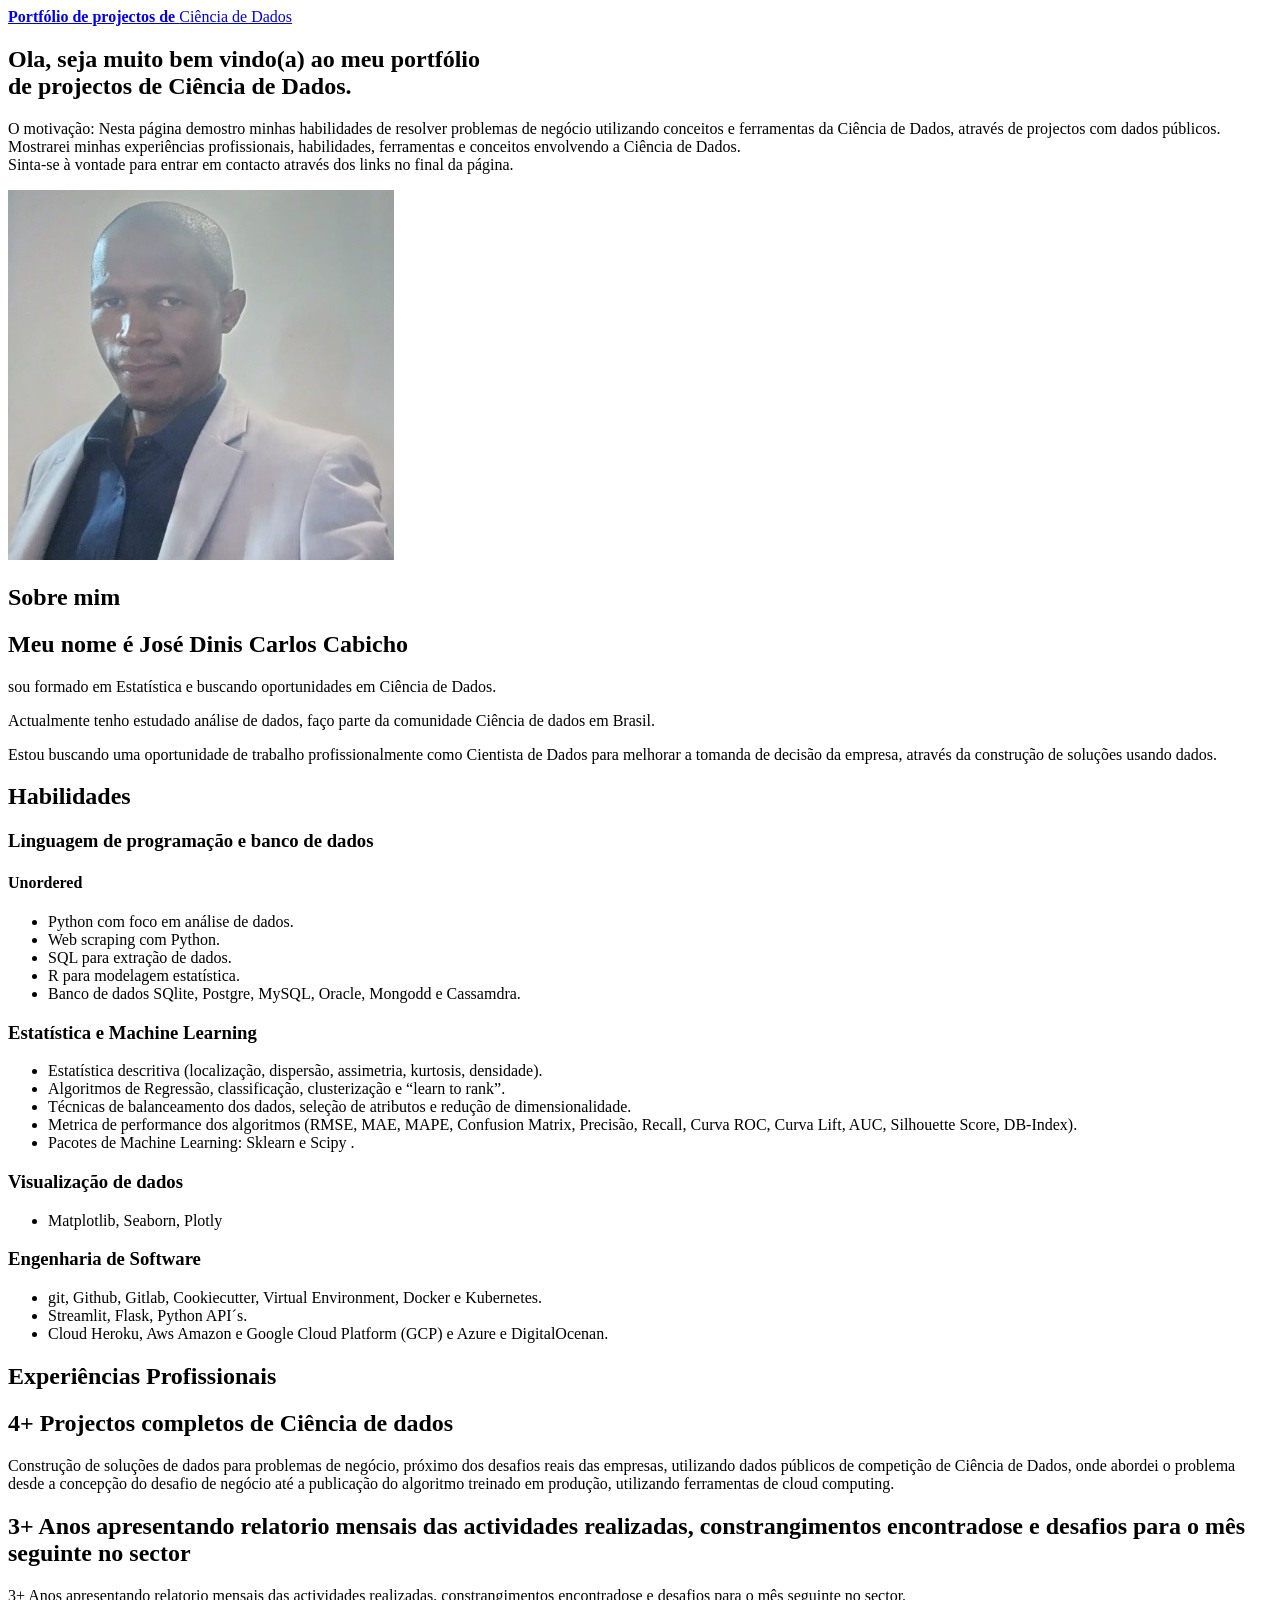
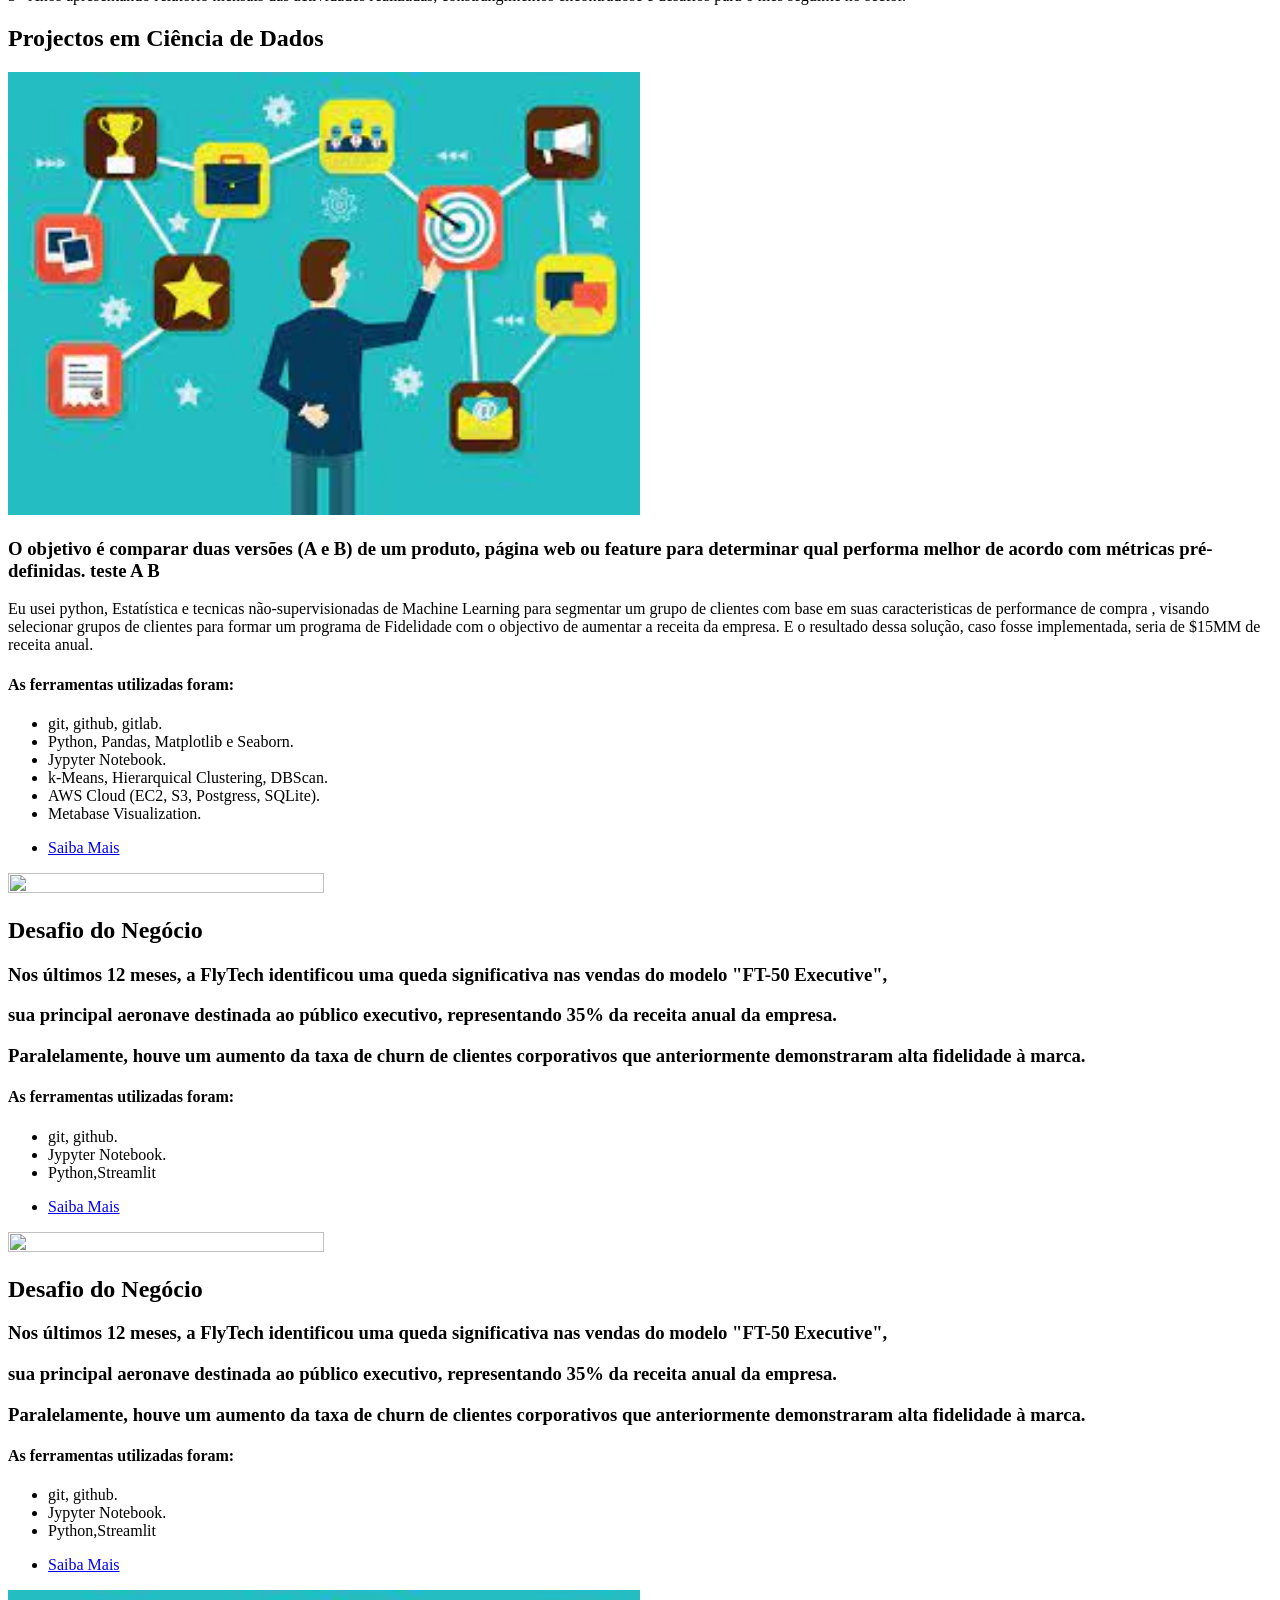
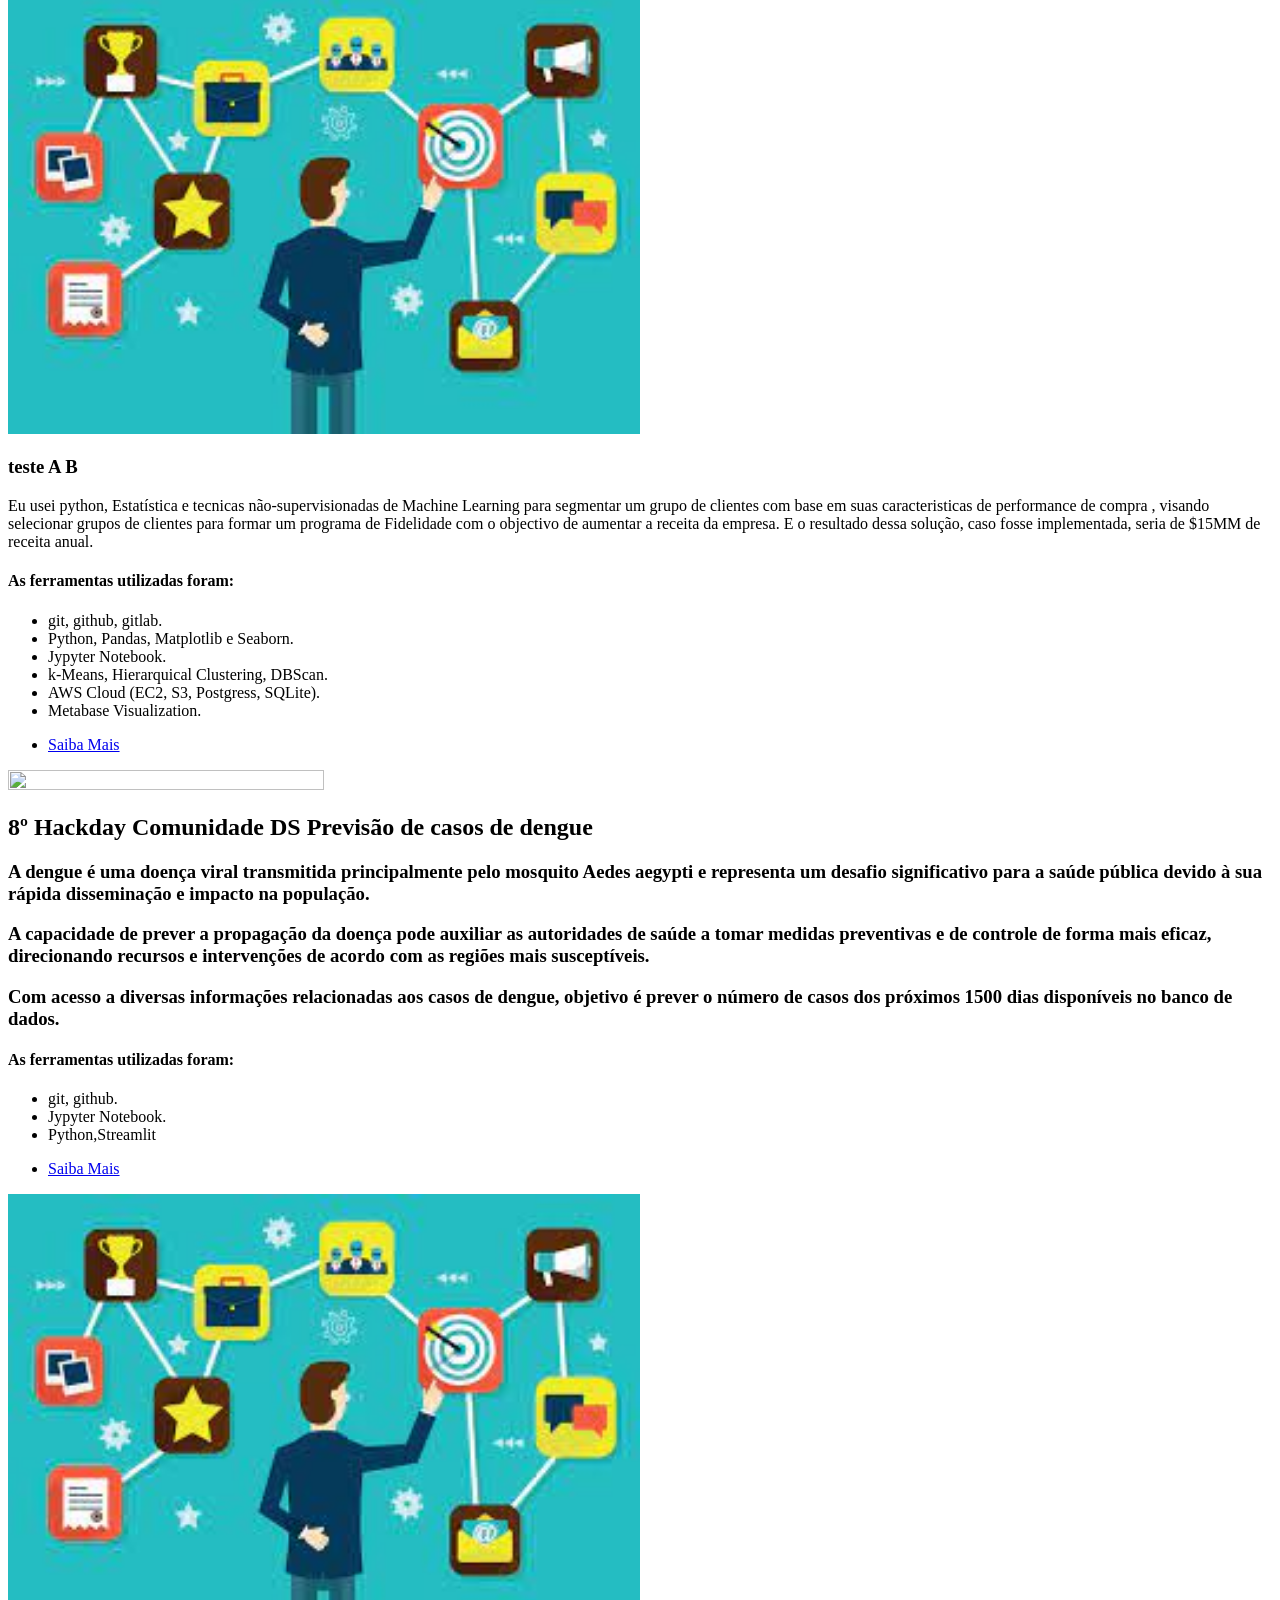
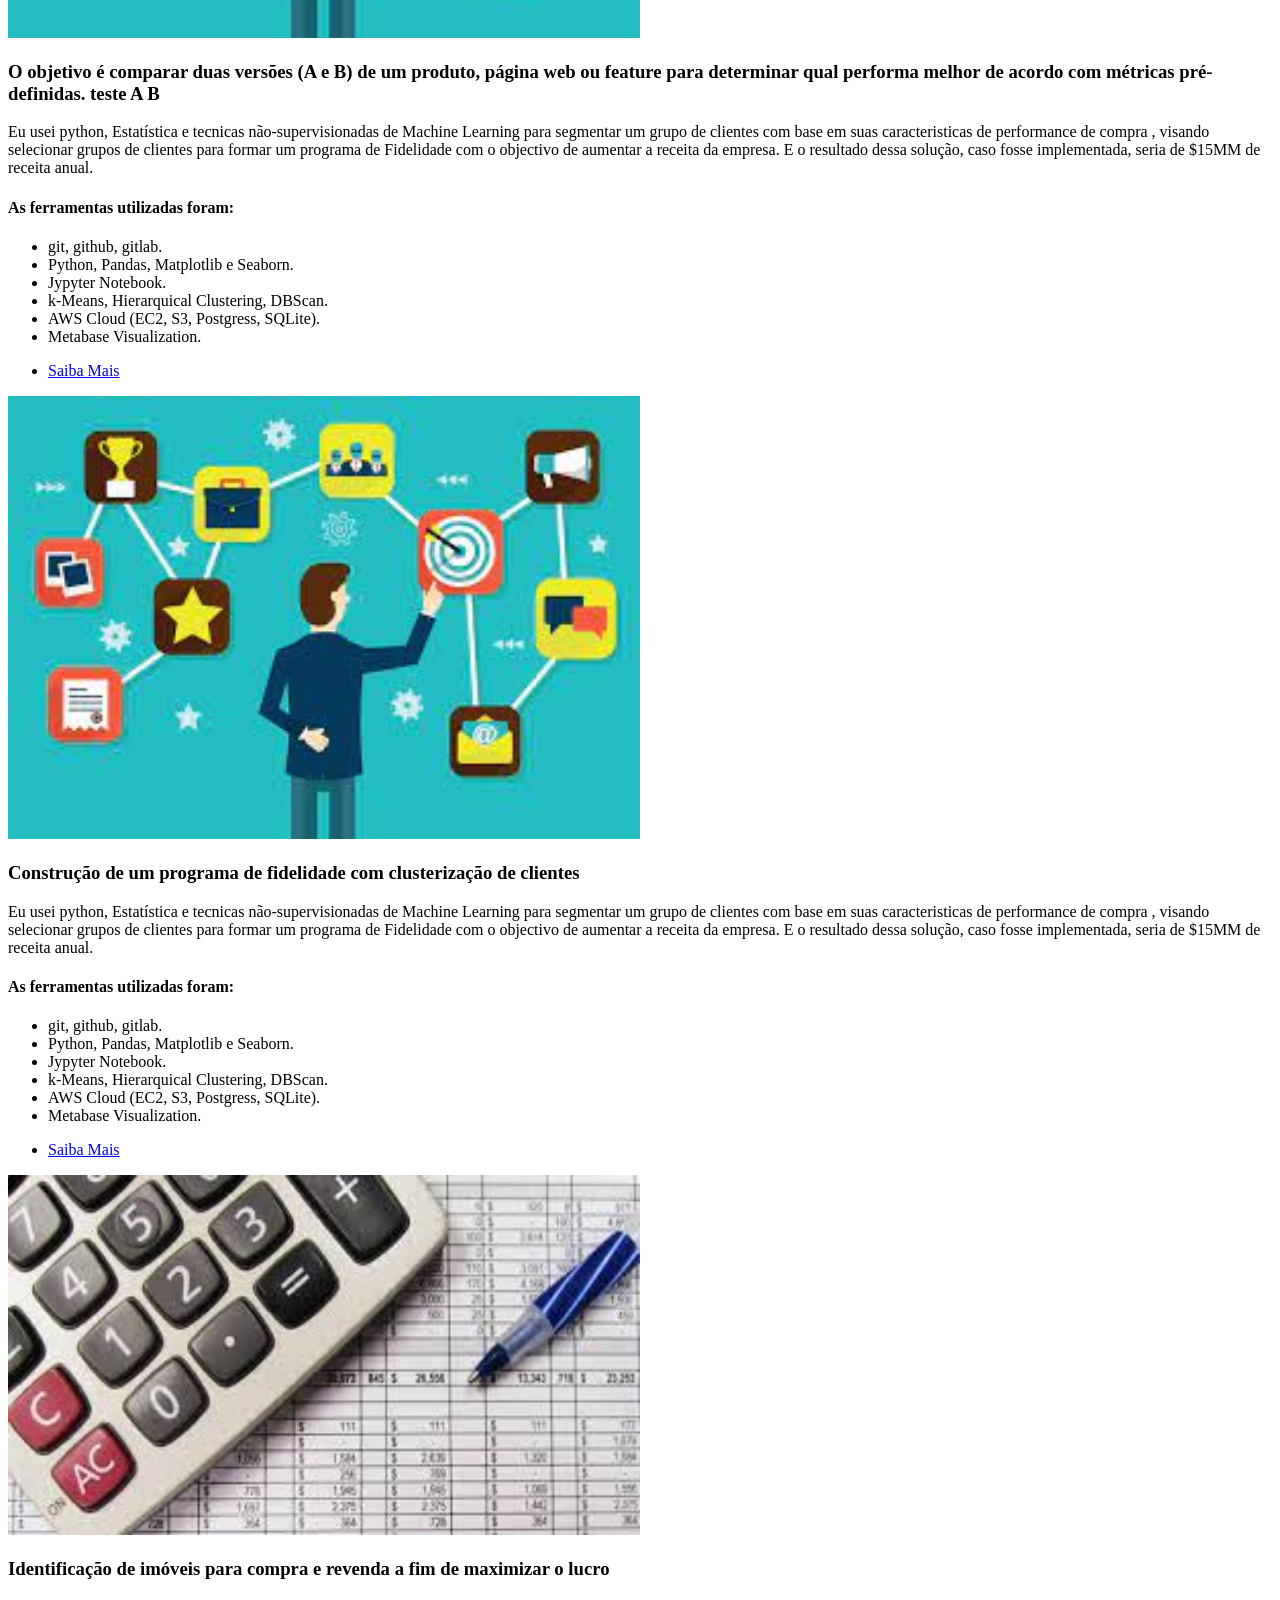
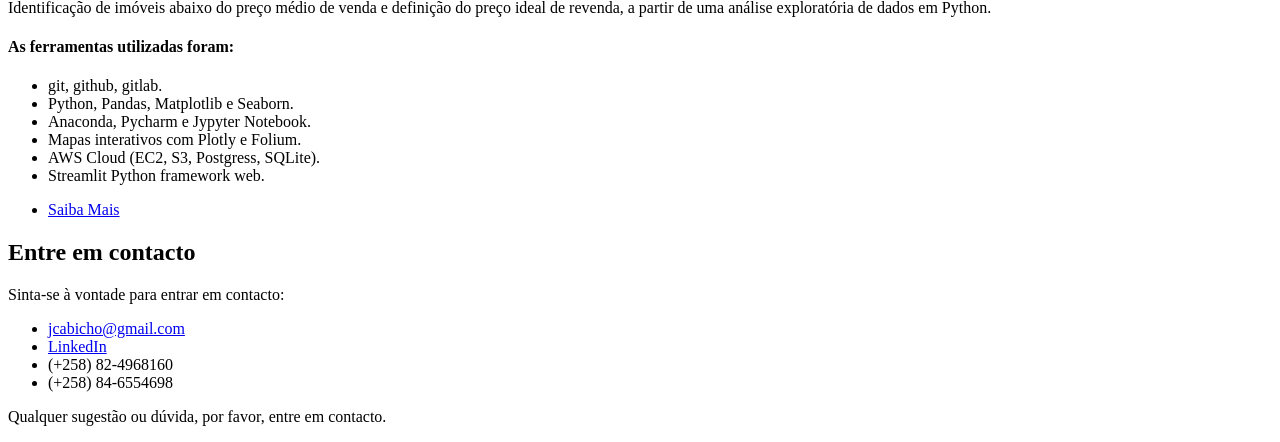
==== index.html @ 53a541e7 "start kub_dev_ops, projec for kub_dev_ops" ====
<!DOCTYPE HTML>
<!--
	Editorial by HTML5 UP
	html5up.net | @ajlkn
	Free for personal and commercial use under the CCA 3.0 license (html5up.net/license)
-->
<html>
	<head>
		<title>Portfólio de Ciência de Dados</title>
		<meta charset="utf-8" />
		<meta name="viewport" content="width=device-width, initial-scale=1, user-scalable=no" />
		<link rel="stylesheet" href="assets/css/main.css" />
	</head>
	<body class="is-preload">

		<!-- Wrapper -->
			<div id="wrapper">

				<!-- Main -->
					<div id="main">
						<div class="inner">

							<!-- Header -->
								<header id="header">
									<a href="index.html" class="logo"><strong>Portfólio de projectos de </strong> Ciência de Dados</a>
									<!--
									<ul class="icons">
										<li><a href="#" class="icon brands fa-twitter"><span class="label">Twitter</span></a></li>
										<li><a href="#" class="icon brands fa-facebook-f"><span class="label">Facebook</span></a></li>
										<li><a href="#" class="icon brands fa-snapchat-ghost"><span class="label">Snapchat</span></a></li>
										<li><a href="#" class="icon brands fa-instagram"><span class="label">Instagram</span></a></li>
										<li><a href="#" class="icon brands fa-medium-m"><span class="label">Medium</span></a></li>
									</ul>
									-->
								</header>

							<!-- Banner -->
								<section id="banner">
									<div class="content">
										<header>
											<h1>Ola, seja muito bem vindo(a) ao meu portfólio <br />
												de projectos de Ciência de Dados.</h1>	
										</header>
										<p>O motivação: Nesta página demostro minhas habilidades de resolver problemas de negócio utilizando conceitos e ferramentas da Ciência de Dados, através de projectos com dados públicos.<br/>
										Mostrarei minhas experiências profissionais, habilidades, ferramentas e conceitos envolvendo a Ciência de Dados.<br/>Sinta-se à vontade para entrar em contacto através dos links no final da página.</p>
										
									</div>
									<span class="image object">
										<img src="images/cab02.jpg" alt="" srcset="cab02.jpeg  50w 2x"/>
									</span>
								</section>
						<!-- Sobre mi -->
						<section>
							<header class="main">
								<h1>Sobre mim</h1>
							</header>

							<!-- Content -->
								<h2 id="content">Meu nome é José Dinis Carlos Cabicho</h2>
								<p>sou formado em Estatística e buscando oportunidades em Ciência de Dados.</p>

									<p> Actualmente tenho estudado análise de dados, faço parte da comunidade Ciência de dados em Brasil.
									
									<p>Estou buscando uma oportunidade de trabalho profissionalmente como Cientista de Dados para melhorar a tomanda de decisão da empresa, através da construção de soluções usando dados.</p>	
						</section>
							<!-- Section -->
								<section>
									<header class="major">
										<h2>Habilidades</h2>
									</header>
									<div class="features">
										<article>
											<span class="icon fa-gem"></span>
											<div class="content">
												<h3>Linguagem de programação e banco de dados</h3>
												<h4>Unordered</h4>
												<ul>
													<li>Python com foco em análise de dados.</li>
													<li>Web scraping com Python.</li>
													<li>SQL para extração de dados.</li>
													<li>R para modelagem estatística.</li>
													<li>Banco de dados SQlite, Postgre, MySQL, Oracle, Mongodd e Cassamdra.</li>
												</ul>

											</div>
										</article>
										<article>
											<span class="icon solid fa-paper-plane"></span>
											<div class="content">
												<h3>Estatística e Machine Learning</h3>
												<ul>
													<li>Estatística descritiva (localização, dispersão, assimetria, kurtosis, densidade).</li>
													<li>Algoritmos de Regressão, classificação, clusterização e “learn to rank”.</li>
													<li>Técnicas de balanceamento dos dados, seleção de atributos e redução de dimensionalidade.</li>
													<li>Metrica de performance dos algoritmos (RMSE, MAE, MAPE, Confusion Matrix, Precisão, Recall, Curva ROC, Curva Lift, AUC, Silhouette Score, DB-Index).</li>
													<li>Pacotes de Machine Learning: Sklearn e Scipy .</li>
												</ul>
											</div>
										</article>
										<article>
											<span class="icon solid fa-rocket"></span>
											<div class="content">
												<h3>Visualização de dados</h3>
												<ul>
													<li>Matplotlib, Seaborn, Plotly </li> <!-- e Bokeh.</li>
													
													<li>Power BI,  Tableau, Metabase e Looker.</li>
													-->
													
												</ul>
											</div>
										</article>
										<article>
											<span class="icon solid fa-signal"></span>
											<div class="content">
												<h3>Engenharia de Software</h3>
												<ul>
													<li>git, Github, Gitlab, Cookiecutter, Virtual Environment, Docker e Kubernetes.</li>
													<li>Streamlit, Flask, Python API´s.</li>
													<li>Cloud Heroku, Aws Amazon e Google Cloud Platform (GCP) e Azure e DigitalOcenan.</li>
												</ul>
											</div>
										</article>
									</div>
								</section>


								<!-- Content Experiência-->
								<section>
									<header class="main">
										<h1>Experiências Profissionais</h1>
									</header>

									<!-- Content -->
										<h2 id="content">4+ Projectos completos de Ciência de dados</h2>
										<p>Construção de soluções de dados para problemas de negócio, próximo dos desafios reais das empresas, utilizando dados públicos de competição de Ciência de Dados, onde abordei o problema desde a concepção do desafio de negócio até a publicação do algoritmo treinado em produção, utilizando ferramentas de cloud computing.</p>

										<h2 id="content">3+ Anos apresentando relatorio mensais das actividades realizadas, constrangimentos encontradose e desafios para o mês seguinte no sector</h2>
										<p>3+ Anos apresentando relatorio mensais das actividades realizadas, constrangimentos encontradose e desafios para o mês seguinte no sector.</p>

								</section>

							<!-- Section Projectos em Ciência de Dados -->
								<section>
									<header class="major">
										<h2>Projectos em Ciência de Dados</h2>
									</header>
									<div class="posts">	
										<!-- 1.1 from 3.2 Ross Mann -->
										<article>
											<a href="#" class="image"><img src="images/projds_fidelizacao_cliente.jpg" width="50%" height="30%" /></a>
											<h3> O objetivo é comparar duas versões (A e B) de um produto, página web ou feature para determinar qual performa melhor de acordo com métricas pré-definidas. teste A B</h3>
											<p>Eu usei python, Estatística e tecnicas não-supervisionadas de Machine Learning para segmentar um grupo de clientes com base em suas caracteristicas de performance de compra , visando selecionar grupos de clientes para formar um programa de Fidelidade com o objectivo de aumentar a receita da empresa. E o resultado dessa solução, caso fosse implementada, seria de $15MM de receita anual.</p>
											<h4>As ferramentas utilizadas foram:</h4>
												<ul>
													<li>git, github, gitlab.</li>
													<li>Python, Pandas, Matplotlib e Seaborn.</li>
													<li>Jypyter Notebook.</li>
													<li>k-Means, Hierarquical Clustering, DBScan.</li>
													<li>AWS Cloud (EC2, S3, Postgress, SQLite).</li>
													<li>Metabase Visualization.</li>
												</ul>
											<ul class="actions">
												<li><a href="https://github.com/cabicho/rossman_sales_prediction" class="button">Saiba Mais</a></li>
											</ul>
										</article>

										<!-- 1.2 from 3.2: https://github.com/cabicho/hackday-bookstore-cds -->
										<article>
											<a href="#" class="image"><img src="images/FlyTech_Aeronáutica.jpg" width="50%" height="30%" /></a>
											<h2>Desafio do Negócio</h2>
											<p><h3>Nos últimos 12 meses, a FlyTech identificou uma queda significativa nas vendas do modelo "FT-50 Executive", </h3> </p>
											<p><h3>sua principal aeronave destinada ao público executivo, representando 35% da receita anual da empresa.</h3></p>
											<p><h3>Paralelamente, houve um aumento da taxa de churn de clientes corporativos que anteriormente demonstraram alta fidelidade à marca.</h3></p>
											<!--
											<p>Eu usei python, Estatística e tecnicas não-supervisionadas de Machine Learning para segmentar um grupo de clientes com base em suas caracteristicas de performance de compra , visando selecionar grupos de clientes para formar um programa de Fidelidade com o objectivo de aumentar a receita da empresa. E o resultado dessa solução, caso fosse implementada, seria de $15MM de receita anual.</p>
											-->
											<h4>As ferramentas utilizadas foram:</h4>
												<ul>
													<li>git, github.</li> <!-- , gitlab-->
													<li>Jypyter Notebook.</li>
													<li>Python,Streamlit</li>
													<!-- 
													<li>Python, Pandas, Matplotlib e Seaborn.</li>
													-->
													
													<!--
													<li>k-Means, Hierarquical Clustering, DBScan.</li>
													<li>AWS Cloud (EC2, S3, Postgress, SQLite).</li>
													<li>Metabase Visualization.</li>
													-->
												</ul>
											<ul class="actions">
												<li><a href="https://github.com/cabicho/hackday-bookstore-cds" class="button">Saiba Mais</a></li>
											</ul>
										</article>

										<!-- 2.1 from 1.1 FlyTech_Aeronáutica -->
										<article>
											<a href="#" class="image"><img src="images/FlyTech_Aeronáutica.jpg" width="50%" height="30%" /></a>
											<h2>Desafio do Negócio</h2>
											<p><h3>Nos últimos 12 meses, a FlyTech identificou uma queda significativa nas vendas do modelo "FT-50 Executive", </h3> </p>
											<p><h3>sua principal aeronave destinada ao público executivo, representando 35% da receita anual da empresa.</h3></p>
											<p><h3>Paralelamente, houve um aumento da taxa de churn de clientes corporativos que anteriormente demonstraram alta fidelidade à marca.</h3></p>
											<!--
											<p>Eu usei python, Estatística e tecnicas não-supervisionadas de Machine Learning para segmentar um grupo de clientes com base em suas caracteristicas de performance de compra , visando selecionar grupos de clientes para formar um programa de Fidelidade com o objectivo de aumentar a receita da empresa. E o resultado dessa solução, caso fosse implementada, seria de $15MM de receita anual.</p>
											-->
											<h4>As ferramentas utilizadas foram:</h4>
												<ul>
													<li>git, github.</li> <!-- , gitlab-->
													<li>Jypyter Notebook.</li>
													<li>Python,Streamlit</li>
													<!-- 
													<li>Python, Pandas, Matplotlib e Seaborn.</li>
													-->
													
													<!--
													<li>k-Means, Hierarquical Clustering, DBScan.</li>
													<li>AWS Cloud (EC2, S3, Postgress, SQLite).</li>
													<li>Metabase Visualization.</li>
													-->
												</ul>
											<ul class="actions">
												<li><a href="https://github.com/stick35em10/FlyTech_Aeronautica" class="button">Saiba Mais</a></li>
											</ul>
										</article>

										<!-- 2.2 from 1.2 teste A B -->
										<article>
											<a href="#" class="image"><img src="images/projds_fidelizacao_cliente.jpg" width="50%" height="30%" /></a>
											<h3>teste A B</h3>
											<p>Eu usei python, Estatística e tecnicas não-supervisionadas de Machine Learning para segmentar um grupo de clientes com base em suas caracteristicas de performance de compra , visando selecionar grupos de clientes para formar um programa de Fidelidade com o objectivo de aumentar a receita da empresa. E o resultado dessa solução, caso fosse implementada, seria de $15MM de receita anual.</p>
											<h4>As ferramentas utilizadas foram:</h4>
												<ul>
													<li>git, github, gitlab.</li>
													<li>Python, Pandas, Matplotlib e Seaborn.</li>
													<li>Jypyter Notebook.</li>
													<li>k-Means, Hierarquical Clustering, DBScan.</li>
													<li>AWS Cloud (EC2, S3, Postgress, SQLite).</li>
													<li>Metabase Visualization.</li>
												</ul>
											<ul class="actions">
												<li><a href="https://github.com/stick35em10/Teste-A-B" class="button">Saiba Mais</a></li>
											</ul>
										</article>

										<!-- 3.1 from 2.1 8º Hackday Comunidade DS
												Previsão de casos de dengue -->
										<article>
											<a href="#" class="image"><img src="images/FlyTech_Aeronáutica.jpg" width="50%" height="30%" /></a>
											<h2>8º Hackday Comunidade DS
												Previsão de casos de dengue
												</h2>
											<p><h3>A dengue é uma doença viral transmitida principalmente pelo mosquito Aedes aegypti e representa um desafio significativo para a saúde pública devido à sua rápida disseminação e impacto na população.</h3></p>

											<p><h3>A capacidade de prever a propagação da doença pode auxiliar as autoridades de saúde a tomar medidas preventivas e de controle de forma mais eficaz, direcionando recursos e intervenções de acordo com as regiões mais susceptíveis.</h3></p>
											<p><h3>	Com acesso a diversas informações relacionadas aos casos de dengue, objetivo é prever o número de casos dos próximos 1500 dias disponíveis no banco de dados. </h3> </p>
											
											<!--
											<p>Eu usei python, Estatística e tecnicas não-supervisionadas de Machine Learning para segmentar um grupo de clientes com base em suas caracteristicas de performance de compra , visando selecionar grupos de clientes para formar um programa de Fidelidade com o objectivo de aumentar a receita da empresa. E o resultado dessa solução, caso fosse implementada, seria de $15MM de receita anual.</p>
											-->
											<h4>As ferramentas utilizadas foram:</h4>
												<ul>
													<li>git, github.</li> <!-- , gitlab-->
													<li>Jypyter Notebook.</li>
													<li>Python,Streamlit</li>
													<!-- 
													<li>Python, Pandas, Matplotlib e Seaborn.</li>
													-->
													
													<!--
													<li>k-Means, Hierarquical Clustering, DBScan.</li>
													<li>AWS Cloud (EC2, S3, Postgress, SQLite).</li>
													<li>Metabase Visualization.</li>
													-->
												</ul>
											<ul class="actions">
												<li><a href="https://github.com/stick35em10/FlyTech_Aeronautica" class="button">Saiba Mais</a></li>
											</ul>
										</article>

										<!-- 3.2 from 2.2 https://github.com/stick35em10/hospital_data_analysis -->
										 <!-- pa-004_health_insurance_cross_sell ?? -->
										<article>
											<a href="#" class="image"><img src="images/projds_fidelizacao_cliente.jpg" width="50%" height="30%" /></a>
											<h3> O objetivo é comparar duas versões (A e B) de um produto, página web ou feature para determinar qual performa melhor de acordo com métricas pré-definidas. teste A B</h3>
											<p>Eu usei python, Estatística e tecnicas não-supervisionadas de Machine Learning para segmentar um grupo de clientes com base em suas caracteristicas de performance de compra , visando selecionar grupos de clientes para formar um programa de Fidelidade com o objectivo de aumentar a receita da empresa. E o resultado dessa solução, caso fosse implementada, seria de $15MM de receita anual.</p>
											<h4>As ferramentas utilizadas foram:</h4>
												<ul>
													<li>git, github, gitlab.</li>
													<li>Python, Pandas, Matplotlib e Seaborn.</li>
													<li>Jypyter Notebook.</li>
													<li>k-Means, Hierarquical Clustering, DBScan.</li>
													<li>AWS Cloud (EC2, S3, Postgress, SQLite).</li>
													<li>Metabase Visualization.</li>
												</ul>
											<ul class="actions">
												<li><a href="https://github.com/stick35em10/hospital_data_analysis" class="button">Saiba Mais</a></li>
											</ul>
										</article>

										<!-- 4.1, PA004? Construção de um programa de fidelidade com clusterização de clientes -->
										<article>
											<a href="#" class="image"><img src="images/projds_fidelizacao_cliente.jpg" width="50%" height="30%" /></a>
											<h3>Construção de um programa de fidelidade com clusterização de clientes</h3>
											<p>Eu usei python, Estatística e tecnicas não-supervisionadas de Machine Learning para segmentar um grupo de clientes com base em suas caracteristicas de performance de compra , visando selecionar grupos de clientes para formar um programa de Fidelidade com o objectivo de aumentar a receita da empresa. E o resultado dessa solução, caso fosse implementada, seria de $15MM de receita anual.</p>
											<h4>As ferramentas utilizadas foram:</h4>
												<ul>
													<li>git, github, gitlab.</li>
													<li>Python, Pandas, Matplotlib e Seaborn.</li>
													<li>Jypyter Notebook.</li>
													<li>k-Means, Hierarquical Clustering, DBScan.</li>
													<li>AWS Cloud (EC2, S3, Postgress, SQLite).</li>
													<li>Metabase Visualization.</li>
												</ul>
											<ul class="actions">
												<li><a href="#" class="button">Saiba Mais</a></li>
											</ul>
										</article>

										<!-- 4.2 Construção de um programa de fidelidade com clusterização de clientes -->
										<article>
											<a href="#" class="image"><img src="images/projds_imoveis_01.jpg" width="50%" height="360w" alt="" /></a>
											<h3>Identificação de imóveis para compra e revenda a fim de maximizar o lucro</h3>
											<p>Identificação de imóveis abaixo do preço médio de venda e definição do preço ideal de revenda, a partir de uma análise exploratória de dados em Python.</p>
											<h4>As ferramentas utilizadas foram:</h4>
												<ul>
													<li>git, github, gitlab.</li>
													<li>Python, Pandas, Matplotlib e Seaborn.</li>
													<li>Anaconda, Pycharm e Jypyter Notebook.</li>
													<li>Mapas interativos com Plotly e Folium.</li>
													<li>AWS Cloud (EC2, S3, Postgress, SQLite).</li>
													<li>Streamlit Python framework web.</li>
												</ul>
											<ul class="actions">
												<li><a href="#" class="button">Saiba Mais</a></li>
											</ul>
										</article>

										<!--
										<article>
											<a href="#" class="image"><img src="images/pic03.jpg" alt="" /></a>
											<h3>Tempus ullamcorper</h3>
											<p>Aenean ornare velit lacus, ac varius enim lorem ullamcorper dolore. Proin aliquam facilisis ante interdum. Sed nulla amet lorem feugiat tempus aliquam.</p>
											<ul class="actions">
												<li><a href="#" class="button">More</a></li>
											</ul>
										</article>
										<article>
											<a href="#" class="image"><img src="images/pic04.jpg" alt="" /></a>
											<h3>Sed etiam facilis</h3>
											<p>Aenean ornare velit lacus, ac varius enim lorem ullamcorper dolore. Proin aliquam facilisis ante interdum. Sed nulla amet lorem feugiat tempus aliquam.</p>
											<ul class="actions">
												<li><a href="#" class="button">More</a></li>
											</ul>
										</article>
										<article>
											<a href="#" class="image"><img src="images/pic05.jpg" alt="" /></a>
											<h3>Feugiat lorem aenean</h3>
											<p>Aenean ornare velit lacus, ac varius enim lorem ullamcorper dolore. Proin aliquam facilisis ante interdum. Sed nulla amet lorem feugiat tempus aliquam.</p>
											<ul class="actions">
												<li><a href="#" class="button">More</a></li>
											</ul>
										</article>
										<article>
											<a href="#" class="image"><img src="images/pic06.jpg" alt="" /></a>
											<h3>Amet varius aliquam</h3>
											<p>Aenean ornare velit lacus, ac varius enim lorem ullamcorper dolore. Proin aliquam facilisis ante interdum. Sed nulla amet lorem feugiat tempus aliquam.</p>
											<ul class="actions">
												<li><a href="#" class="button">More</a></li>
											</ul>
										</article>
									-->
										<!-- teste A B -->
										<!--
										<article id="artigo-1-container">
											<div>artigo-1-container</div>
											 <div id="artigo-1-container"></div> 
										 
										</article> 
										-->

										<!-- teste A B -->
										 <!--
										<article id="artigo-2-container">
											<div>artigo-2-container</div>
											 <div id="artigo-2-container"></div>
										 </article>
										 -->
									</div>
								</section>
								<!--
								<section>
									<header class="main">
										<h1>Contacto</h1>
									</header>
										<h2 id="content">Sinta-se à vontade para entrar em contacto:</h2>
										<h4>As ferramentas utilizadas foram:</h4>
											<ul>
												<li><b> LinkedIn: </b>https://www.linkedin.com/in/jose-cabicho-70a548211/</li>
												
												<li><b> Telefone/Whattsap:</b> +258824968160.</li>
											</ul>
										<h5>As ferramentas utilizadas foram</h5>
								</section>
							-->

										<!-- Section -->
										<section>
											<header class="major">
												<h2>Entre em contacto</h2>
													</header>
														<p>Sinta-se à vontade para entrar em contacto:</p>
															<ul class="contact">
																<li class="icon solid fa-envelope"><a href="#">jcabicho@gmail.com</a></li>
																<li class="icon brands fa-linkedin"> <a href="https://www.linkedin.com/in/jose-cabicho-70a548211/">LinkedIn</a> </li>
																<li class="icon solid fa-phone">(+258) 82-4968160</li>
																<li class="icon solid fa-phone">(+258) 84-6554698</li>
															</ul>
														<p>Qualquer sugestão ou dúvida, por favor, entre em contacto.</p>
										</section>
							

						</div>
					</div>
					
				

			</div>

		<!-- Scripts -->
			<script src="assets/js/jquery.min.js"></script>
			<script src="assets/js/browser.min.js"></script>
			<script src="assets/js/breakpoints.min.js"></script>
			<script src="assets/js/util.js"></script>
			<script src="assets/js/main.js"></script>
			<script>
				async function carregarArtigo(url, containerId) {
					try {
						const resposta = await fetch(url);
						if (!resposta.ok) {
							throw new Error(`Erro ao carregar artigo de ${url}: ${resposta.status}`);
						}
						const texto = await resposta.text();
						document.getElementById(containerId).innerHTML = texto;
					} catch (erro) {
						console.error(`Erro ao carregar artigo de ${url}:`, erro);
						document.getElementById(containerId).innerHTML = `<p>Erro ao carregar artigo.</p>`; // Trate o erro no HTML
					}
				}
	
				document.addEventListener('DOMContentLoaded', () => {
					carregarArtigo('article/artigo_1.html', 'artigo-1-container');
					carregarArtigo('article/artigo_2.html', 'artigo-2-container');
					//carregarArtigo('article/artigo_3.html', 'artigo-3-container');
					// Chame carregarArtigo() para cada artigo que você tiver
				});
			</script>

	</body>
</html>
---- assets/css/main.css ----
@import url(fontawesome-all.min.css);
@import url("https://fonts.googleapis.com/css?family=Open+Sans:400,600,400italic,600italic|Roboto+Slab:400,700");
/*
	Editorial by HTML5 UP
	html5up.net | @ajlkn
	Free for personal and commercial use under the CCA 3.0 license (html5up.net/license)
*/
html, body, div, span, applet, object,
iframe, h1, h2, h3, h4, h5, h6, p, blockquote,
pre, a, abbr, acronym, address, big, cite,
code, del, dfn, em, img, ins, kbd, q, s, samp,
small, strike, strong, sub, sup, tt, var, b,
u, i, center, dl, dt, dd, ol, ul, li, fieldset,
form, label, legend, table, caption, tbody,
tfoot, thead, tr, th, td, article, aside,
canvas, details, embed, figure, figcaption,
footer, header, hgroup, menu, nav, output, ruby,
section, summary, time, mark, audio, video {
  margin: 0;
  padding: 0;
  border: 0;
  font-size: 100%;
  font: inherit;
  vertical-align: baseline; }

article, aside, details, figcaption, figure,
footer, header, hgroup, menu, nav, section {
  display: block; }

body {
  line-height: 1; }

ol, ul {
  list-style: none; }

blockquote, q {
  quotes: none; }
  blockquote:before, blockquote:after, q:before, q:after {
    content: '';
    content: none; }

table {
  border-collapse: collapse;
  border-spacing: 0; }

body {
  -webkit-text-size-adjust: none; }

mark {
  background-color: transparent;
  color: inherit; }

input::-moz-focus-inner {
  border: 0;
  padding: 0; }

input, select, textarea {
  -moz-appearance: none;
  -webkit-appearance: none;
  -ms-appearance: none;
  appearance: none; }

/* Basic */
@-ms-viewport {
  width: device-width; }

body {
  -ms-overflow-style: scrollbar; }

@media screen and (max-width: 480px) {
  html, body {
    min-width: 320px; } }

html {
  box-sizing: border-box; }

*, *:before, *:after {
  box-sizing: inherit; }

body {
  background: #ffffff; }
  body.is-preload *, body.is-preload *:before, body.is-preload *:after, body.is-resizing *, body.is-resizing *:before, body.is-resizing *:after {
    -moz-animation: none !important;
    -webkit-animation: none !important;
    -ms-animation: none !important;
    animation: none !important;
    -moz-transition: none !important;
    -webkit-transition: none !important;
    -ms-transition: none !important;
    transition: none !important; }

/* Type */
body, input, select, textarea {
  color: #7f888f;
  font-family: "Open Sans", sans-serif;
  font-size: 13pt;
  font-weight: 400;
  line-height: 1.65; }
  @media screen and (max-width: 1680px) {
    body, input, select, textarea {
      font-size: 11pt; } }
  @media screen and (max-width: 1280px) {
    body, input, select, textarea {
      font-size: 10pt; } }
  @media screen and (max-width: 360px) {
    body, input, select, textarea {
      font-size: 9pt; } }

a {
  -moz-transition: color 0.2s ease-in-out, border-bottom-color 0.2s ease-in-out;
  -webkit-transition: color 0.2s ease-in-out, border-bottom-color 0.2s ease-in-out;
  -ms-transition: color 0.2s ease-in-out, border-bottom-color 0.2s ease-in-out;
  transition: color 0.2s ease-in-out, border-bottom-color 0.2s ease-in-out;
  border-bottom: dotted 1px;
  color: #f56a6a;
  text-decoration: none; }
  a:hover {
    border-bottom-color: #f56a6a;
    color: #f56a6a !important; }
    a:hover strong {
      color: inherit; }

strong, b {
  color: #3d4449;
  font-weight: 600; }

em, i {
  font-style: italic; }

p {
  margin: 0 0 2em 0; }

h1, h2, h3, h4, h5, h6 {
  color: #3d4449;
  font-family: "Roboto Slab", serif;
  font-weight: 700;
  line-height: 1.5;
  margin: 0 0 1em 0; }
  h1 a, h2 a, h3 a, h4 a, h5 a, h6 a {
    color: inherit;
    text-decoration: none;
    border-bottom: 0; }

h1 {
  font-size: 4em;
  margin: 0 0 0.5em 0;
  line-height: 1.3; }

h2 {
  font-size: 1.75em; }

h3 {
  font-size: 1.25em; }

h4 {
  font-size: 1.1em; }

h5 {
  font-size: 0.9em; }

h6 {
  font-size: 0.7em; }

@media screen and (max-width: 1680px) {
  h1 {
    font-size: 3.5em; } }

@media screen and (max-width: 980px) {
  h1 {
    font-size: 3.25em; } }

@media screen and (max-width: 736px) {
  h1 {
    font-size: 2em;
    line-height: 1.4; }
  h2 {
    font-size: 1.5em; } }

sub {
  font-size: 0.8em;
  position: relative;
  top: 0.5em; }

sup {
  font-size: 0.8em;
  position: relative;
  top: -0.5em; }

blockquote {
  border-left: solid 3px rgba(210, 215, 217, 0.75);
  font-style: italic;
  margin: 0 0 2em 0;
  padding: 0.5em 0 0.5em 2em; }

code {
  background: rgba(230, 235, 237, 0.25);
  border-radius: 0.375em;
  border: solid 1px rgba(210, 215, 217, 0.75);
  font-family: "Courier New", monospace;
  font-size: 0.9em;
  margin: 0 0.25em;
  padding: 0.25em 0.65em; }

pre {
  -webkit-overflow-scrolling: touch;
  font-family: "Courier New", monospace;
  font-size: 0.9em;
  margin: 0 0 2em 0; }
  pre code {
    display: block;
    line-height: 1.75;
    padding: 1em 1.5em;
    overflow-x: auto; }

hr {
  border: 0;
  border-bottom: solid 1px rgba(210, 215, 217, 0.75);
  margin: 2em 0; }
  hr.major {
    margin: 3em 0; }

.align-left {
  text-align: left; }

.align-center {
  text-align: center; }

.align-right {
  text-align: right; }

/* Row */
.row {
  display: flex;
  flex-wrap: wrap;
  box-sizing: border-box;
  align-items: stretch; }
  .row > * {
    box-sizing: border-box; }
  .row.gtr-uniform > * > :last-child {
    margin-bottom: 0; }
  .row.aln-left {
    justify-content: flex-start; }
  .row.aln-center {
    justify-content: center; }
  .row.aln-right {
    justify-content: flex-end; }
  .row.aln-top {
    align-items: flex-start; }
  .row.aln-middle {
    align-items: center; }
  .row.aln-bottom {
    align-items: flex-end; }
  .row > .imp {
    order: -1; }
  .row > .col-1 {
    width: 8.33333%; }
  .row > .off-1 {
    margin-left: 8.33333%; }
  .row > .col-2 {
    width: 16.66667%; }
  .row > .off-2 {
    margin-left: 16.66667%; }
  .row > .col-3 {
    width: 25%; }
  .row > .off-3 {
    margin-left: 25%; }
  .row > .col-4 {
    width: 33.33333%; }
  .row > .off-4 {
    margin-left: 33.33333%; }
  .row > .col-5 {
    width: 41.66667%; }
  .row > .off-5 {
    margin-left: 41.66667%; }
  .row > .col-6 {
    width: 50%; }
  .row > .off-6 {
    margin-left: 50%; }
  .row > .col-7 {
    width: 58.33333%; }
  .row > .off-7 {
    margin-left: 58.33333%; }
  .row > .col-8 {
    width: 66.66667%; }
  .row > .off-8 {
    margin-left: 66.66667%; }
  .row > .col-9 {
    width: 75%; }
  .row > .off-9 {
    margin-left: 75%; }
  .row > .col-10 {
    width: 83.33333%; }
  .row > .off-10 {
    margin-left: 83.33333%; }
  .row > .col-11 {
    width: 91.66667%; }
  .row > .off-11 {
    margin-left: 91.66667%; }
  .row > .col-12 {
    width: 100%; }
  .row > .off-12 {
    margin-left: 100%; }
  .row.gtr-0 {
    margin-top: 0;
    margin-left: 0em; }
    .row.gtr-0 > * {
      padding: 0 0 0 0em; }
    .row.gtr-0.gtr-uniform {
      margin-top: 0em; }
      .row.gtr-0.gtr-uniform > * {
        padding-top: 0em; }
  .row.gtr-25 {
    margin-top: 0;
    margin-left: -0.375em; }
    .row.gtr-25 > * {
      padding: 0 0 0 0.375em; }
    .row.gtr-25.gtr-uniform {
      margin-top: -0.375em; }
      .row.gtr-25.gtr-uniform > * {
        padding-top: 0.375em; }
  .row.gtr-50 {
    margin-top: 0;
    margin-left: -0.75em; }
    .row.gtr-50 > * {
      padding: 0 0 0 0.75em; }
    .row.gtr-50.gtr-uniform {
      margin-top: -0.75em; }
      .row.gtr-50.gtr-uniform > * {
        padding-top: 0.75em; }
  .row {
    margin-top: 0;
    margin-left: -1.5em; }
    .row > * {
      padding: 0 0 0 1.5em; }
    .row.gtr-uniform {
      margin-top: -1.5em; }
      .row.gtr-uniform > * {
        padding-top: 1.5em; }
  .row.gtr-150 {
    margin-top: 0;
    margin-left: -2.25em; }
    .row.gtr-150 > * {
      padding: 0 0 0 2.25em; }
    .row.gtr-150.gtr-uniform {
      margin-top: -2.25em; }
      .row.gtr-150.gtr-uniform > * {
        padding-top: 2.25em; }
  .row.gtr-200 {
    margin-top: 0;
    margin-left: -3em; }
    .row.gtr-200 > * {
      padding: 0 0 0 3em; }
    .row.gtr-200.gtr-uniform {
      margin-top: -3em; }
      .row.gtr-200.gtr-uniform > * {
        padding-top: 3em; }
  @media screen and (max-width: 1680px) {
    .row {
      display: flex;
      flex-wrap: wrap;
      box-sizing: border-box;
      align-items: stretch; }
      .row > * {
        box-sizing: border-box; }
      .row.gtr-uniform > * > :last-child {
        margin-bottom: 0; }
      .row.aln-left {
        justify-content: flex-start; }
      .row.aln-center {
        justify-content: center; }
      .row.aln-right {
        justify-content: flex-end; }
      .row.aln-top {
        align-items: flex-start; }
      .row.aln-middle {
        align-items: center; }
      .row.aln-bottom {
        align-items: flex-end; }
      .row > .imp-xlarge {
        order: -1; }
      .row > .col-1-xlarge {
        width: 8.33333%; }
      .row > .off-1-xlarge {
        margin-left: 8.33333%; }
      .row > .col-2-xlarge {
        width: 16.66667%; }
      .row > .off-2-xlarge {
        margin-left: 16.66667%; }
      .row > .col-3-xlarge {
        width: 25%; }
      .row > .off-3-xlarge {
        margin-left: 25%; }
      .row > .col-4-xlarge {
        width: 33.33333%; }
      .row > .off-4-xlarge {
        margin-left: 33.33333%; }
      .row > .col-5-xlarge {
        width: 41.66667%; }
      .row > .off-5-xlarge {
        margin-left: 41.66667%; }
      .row > .col-6-xlarge {
        width: 50%; }
      .row > .off-6-xlarge {
        margin-left: 50%; }
      .row > .col-7-xlarge {
        width: 58.33333%; }
      .row > .off-7-xlarge {
        margin-left: 58.33333%; }
      .row > .col-8-xlarge {
        width: 66.66667%; }
      .row > .off-8-xlarge {
        margin-left: 66.66667%; }
      .row > .col-9-xlarge {
        width: 75%; }
      .row > .off-9-xlarge {
        margin-left: 75%; }
      .row > .col-10-xlarge {
        width: 83.33333%; }
      .row > .off-10-xlarge {
        margin-left: 83.33333%; }
      .row > .col-11-xlarge {
        width: 91.66667%; }
      .row > .off-11-xlarge {
        margin-left: 91.66667%; }
      .row > .col-12-xlarge {
        width: 100%; }
      .row > .off-12-xlarge {
        margin-left: 100%; }
      .row.gtr-0 {
        margin-top: 0;
        margin-left: 0em; }
        .row.gtr-0 > * {
          padding: 0 0 0 0em; }
        .row.gtr-0.gtr-uniform {
          margin-top: 0em; }
          .row.gtr-0.gtr-uniform > * {
            padding-top: 0em; }
      .row.gtr-25 {
        margin-top: 0;
        margin-left: -0.375em; }
        .row.gtr-25 > * {
          padding: 0 0 0 0.375em; }
        .row.gtr-25.gtr-uniform {
          margin-top: -0.375em; }
          .row.gtr-25.gtr-uniform > * {
            padding-top: 0.375em; }
      .row.gtr-50 {
        margin-top: 0;
        margin-left: -0.75em; }
        .row.gtr-50 > * {
          padding: 0 0 0 0.75em; }
        .row.gtr-50.gtr-uniform {
          margin-top: -0.75em; }
          .row.gtr-50.gtr-uniform > * {
            padding-top: 0.75em; }
      .row {
        margin-top: 0;
        margin-left: -1.5em; }
        .row > * {
          padding: 0 0 0 1.5em; }
        .row.gtr-uniform {
          margin-top: -1.5em; }
          .row.gtr-uniform > * {
            padding-top: 1.5em; }
      .row.gtr-150 {
        margin-top: 0;
        margin-left: -2.25em; }
        .row.gtr-150 > * {
          padding: 0 0 0 2.25em; }
        .row.gtr-150.gtr-uniform {
          margin-top: -2.25em; }
          .row.gtr-150.gtr-uniform > * {
            padding-top: 2.25em; }
      .row.gtr-200 {
        margin-top: 0;
        margin-left: -3em; }
        .row.gtr-200 > * {
          padding: 0 0 0 3em; }
        .row.gtr-200.gtr-uniform {
          margin-top: -3em; }
          .row.gtr-200.gtr-uniform > * {
            padding-top: 3em; } }
  @media screen and (max-width: 1280px) {
    .row {
      display: flex;
      flex-wrap: wrap;
      box-sizing: border-box;
      align-items: stretch; }
      .row > * {
        box-sizing: border-box; }
      .row.gtr-uniform > * > :last-child {
        margin-bottom: 0; }
      .row.aln-left {
        justify-content: flex-start; }
      .row.aln-center {
        justify-content: center; }
      .row.aln-right {
        justify-content: flex-end; }
      .row.aln-top {
        align-items: flex-start; }
      .row.aln-middle {
        align-items: center; }
      .row.aln-bottom {
        align-items: flex-end; }
      .row > .imp-large {
        order: -1; }
      .row > .col-1-large {
        width: 8.33333%; }
      .row > .off-1-large {
        margin-left: 8.33333%; }
      .row > .col-2-large {
        width: 16.66667%; }
      .row > .off-2-large {
        margin-left: 16.66667%; }
      .row > .col-3-large {
        width: 25%; }
      .row > .off-3-large {
        margin-left: 25%; }
      .row > .col-4-large {
        width: 33.33333%; }
      .row > .off-4-large {
        margin-left: 33.33333%; }
      .row > .col-5-large {
        width: 41.66667%; }
      .row > .off-5-large {
        margin-left: 41.66667%; }
      .row > .col-6-large {
        width: 50%; }
      .row > .off-6-large {
        margin-left: 50%; }
      .row > .col-7-large {
        width: 58.33333%; }
      .row > .off-7-large {
        margin-left: 58.33333%; }
      .row > .col-8-large {
        width: 66.66667%; }
      .row > .off-8-large {
        margin-left: 66.66667%; }
      .row > .col-9-large {
        width: 75%; }
      .row > .off-9-large {
        margin-left: 75%; }
      .row > .col-10-large {
        width: 83.33333%; }
      .row > .off-10-large {
        margin-left: 83.33333%; }
      .row > .col-11-large {
        width: 91.66667%; }
      .row > .off-11-large {
        margin-left: 91.66667%; }
      .row > .col-12-large {
        width: 100%; }
      .row > .off-12-large {
        margin-left: 100%; }
      .row.gtr-0 {
        margin-top: 0;
        margin-left: 0em; }
        .row.gtr-0 > * {
          padding: 0 0 0 0em; }
        .row.gtr-0.gtr-uniform {
          margin-top: 0em; }
          .row.gtr-0.gtr-uniform > * {
            padding-top: 0em; }
      .row.gtr-25 {
        margin-top: 0;
        margin-left: -0.375em; }
        .row.gtr-25 > * {
          padding: 0 0 0 0.375em; }
        .row.gtr-25.gtr-uniform {
          margin-top: -0.375em; }
          .row.gtr-25.gtr-uniform > * {
            padding-top: 0.375em; }
      .row.gtr-50 {
        margin-top: 0;
        margin-left: -0.75em; }
        .row.gtr-50 > * {
          padding: 0 0 0 0.75em; }
        .row.gtr-50.gtr-uniform {
          margin-top: -0.75em; }
          .row.gtr-50.gtr-uniform > * {
            padding-top: 0.75em; }
      .row {
        margin-top: 0;
        margin-left: -1.5em; }
        .row > * {
          padding: 0 0 0 1.5em; }
        .row.gtr-uniform {
          margin-top: -1.5em; }
          .row.gtr-uniform > * {
            padding-top: 1.5em; }
      .row.gtr-150 {
        margin-top: 0;
        margin-left: -2.25em; }
        .row.gtr-150 > * {
          padding: 0 0 0 2.25em; }
        .row.gtr-150.gtr-uniform {
          margin-top: -2.25em; }
          .row.gtr-150.gtr-uniform > * {
            padding-top: 2.25em; }
      .row.gtr-200 {
        margin-top: 0;
        margin-left: -3em; }
        .row.gtr-200 > * {
          padding: 0 0 0 3em; }
        .row.gtr-200.gtr-uniform {
          margin-top: -3em; }
          .row.gtr-200.gtr-uniform > * {
            padding-top: 3em; } }
  @media screen and (max-width: 980px) {
    .row {
      display: flex;
      flex-wrap: wrap;
      box-sizing: border-box;
      align-items: stretch; }
      .row > * {
        box-sizing: border-box; }
      .row.gtr-uniform > * > :last-child {
        margin-bottom: 0; }
      .row.aln-left {
        justify-content: flex-start; }
      .row.aln-center {
        justify-content: center; }
      .row.aln-right {
        justify-content: flex-end; }
      .row.aln-top {
        align-items: flex-start; }
      .row.aln-middle {
        align-items: center; }
      .row.aln-bottom {
        align-items: flex-end; }
      .row > .imp-medium {
        order: -1; }
      .row > .col-1-medium {
        width: 8.33333%; }
      .row > .off-1-medium {
        margin-left: 8.33333%; }
      .row > .col-2-medium {
        width: 16.66667%; }
      .row > .off-2-medium {
        margin-left: 16.66667%; }
      .row > .col-3-medium {
        width: 25%; }
      .row > .off-3-medium {
        margin-left: 25%; }
      .row > .col-4-medium {
        width: 33.33333%; }
      .row > .off-4-medium {
        margin-left: 33.33333%; }
      .row > .col-5-medium {
        width: 41.66667%; }
      .row > .off-5-medium {
        margin-left: 41.66667%; }
      .row > .col-6-medium {
        width: 50%; }
      .row > .off-6-medium {
        margin-left: 50%; }
      .row > .col-7-medium {
        width: 58.33333%; }
      .row > .off-7-medium {
        margin-left: 58.33333%; }
      .row > .col-8-medium {
        width: 66.66667%; }
      .row > .off-8-medium {
        margin-left: 66.66667%; }
      .row > .col-9-medium {
        width: 75%; }
      .row > .off-9-medium {
        margin-left: 75%; }
      .row > .col-10-medium {
        width: 83.33333%; }
      .row > .off-10-medium {
        margin-left: 83.33333%; }
      .row > .col-11-medium {
        width: 91.66667%; }
      .row > .off-11-medium {
        margin-left: 91.66667%; }
      .row > .col-12-medium {
        width: 100%; }
      .row > .off-12-medium {
        margin-left: 100%; }
      .row.gtr-0 {
        margin-top: 0;
        margin-left: 0em; }
        .row.gtr-0 > * {
          padding: 0 0 0 0em; }
        .row.gtr-0.gtr-uniform {
          margin-top: 0em; }
          .row.gtr-0.gtr-uniform > * {
            padding-top: 0em; }
      .row.gtr-25 {
        margin-top: 0;
        margin-left: -0.375em; }
        .row.gtr-25 > * {
          padding: 0 0 0 0.375em; }
        .row.gtr-25.gtr-uniform {
          margin-top: -0.375em; }
          .row.gtr-25.gtr-uniform > * {
            padding-top: 0.375em; }
      .row.gtr-50 {
        margin-top: 0;
        margin-left: -0.75em; }
        .row.gtr-50 > * {
          padding: 0 0 0 0.75em; }
        .row.gtr-50.gtr-uniform {
          margin-top: -0.75em; }
          .row.gtr-50.gtr-uniform > * {
            padding-top: 0.75em; }
      .row {
        margin-top: 0;
        margin-left: -1.5em; }
        .row > * {
          padding: 0 0 0 1.5em; }
        .row.gtr-uniform {
          margin-top: -1.5em; }
          .row.gtr-uniform > * {
            padding-top: 1.5em; }
      .row.gtr-150 {
        margin-top: 0;
        margin-left: -2.25em; }
        .row.gtr-150 > * {
          padding: 0 0 0 2.25em; }
        .row.gtr-150.gtr-uniform {
          margin-top: -2.25em; }
          .row.gtr-150.gtr-uniform > * {
            padding-top: 2.25em; }
      .row.gtr-200 {
        margin-top: 0;
        margin-left: -3em; }
        .row.gtr-200 > * {
          padding: 0 0 0 3em; }
        .row.gtr-200.gtr-uniform {
          margin-top: -3em; }
          .row.gtr-200.gtr-uniform > * {
            padding-top: 3em; } }
  @media screen and (max-width: 736px) {
    .row {
      display: flex;
      flex-wrap: wrap;
      box-sizing: border-box;
      align-items: stretch; }
      .row > * {
        box-sizing: border-box; }
      .row.gtr-uniform > * > :last-child {
        margin-bottom: 0; }
      .row.aln-left {
        justify-content: flex-start; }
      .row.aln-center {
        justify-content: center; }
      .row.aln-right {
        justify-content: flex-end; }
      .row.aln-top {
        align-items: flex-start; }
      .row.aln-middle {
        align-items: center; }
      .row.aln-bottom {
        align-items: flex-end; }
      .row > .imp-small {
        order: -1; }
      .row > .col-1-small {
        width: 8.33333%; }
      .row > .off-1-small {
        margin-left: 8.33333%; }
      .row > .col-2-small {
        width: 16.66667%; }
      .row > .off-2-small {
        margin-left: 16.66667%; }
      .row > .col-3-small {
        width: 25%; }
      .row > .off-3-small {
        margin-left: 25%; }
      .row > .col-4-small {
        width: 33.33333%; }
      .row > .off-4-small {
        margin-left: 33.33333%; }
      .row > .col-5-small {
        width: 41.66667%; }
      .row > .off-5-small {
        margin-left: 41.66667%; }
      .row > .col-6-small {
        width: 50%; }
      .row > .off-6-small {
        margin-left: 50%; }
      .row > .col-7-small {
        width: 58.33333%; }
      .row > .off-7-small {
        margin-left: 58.33333%; }
      .row > .col-8-small {
        width: 66.66667%; }
      .row > .off-8-small {
        margin-left: 66.66667%; }
      .row > .col-9-small {
        width: 75%; }
      .row > .off-9-small {
        margin-left: 75%; }
      .row > .col-10-small {
        width: 83.33333%; }
      .row > .off-10-small {
        margin-left: 83.33333%; }
      .row > .col-11-small {
        width: 91.66667%; }
      .row > .off-11-small {
        margin-left: 91.66667%; }
      .row > .col-12-small {
        width: 100%; }
      .row > .off-12-small {
        margin-left: 100%; }
      .row.gtr-0 {
        margin-top: 0;
        margin-left: 0em; }
        .row.gtr-0 > * {
          padding: 0 0 0 0em; }
        .row.gtr-0.gtr-uniform {
          margin-top: 0em; }
          .row.gtr-0.gtr-uniform > * {
            padding-top: 0em; }
      .row.gtr-25 {
        margin-top: 0;
        margin-left: -0.375em; }
        .row.gtr-25 > * {
          padding: 0 0 0 0.375em; }
        .row.gtr-25.gtr-uniform {
          margin-top: -0.375em; }
          .row.gtr-25.gtr-uniform > * {
            padding-top: 0.375em; }
      .row.gtr-50 {
        margin-top: 0;
        margin-left: -0.75em; }
        .row.gtr-50 > * {
          padding: 0 0 0 0.75em; }
        .row.gtr-50.gtr-uniform {
          margin-top: -0.75em; }
          .row.gtr-50.gtr-uniform > * {
            padding-top: 0.75em; }
      .row {
        margin-top: 0;
        margin-left: -1.5em; }
        .row > * {
          padding: 0 0 0 1.5em; }
        .row.gtr-uniform {
          margin-top: -1.5em; }
          .row.gtr-uniform > * {
            padding-top: 1.5em; }
      .row.gtr-150 {
        margin-top: 0;
        margin-left: -2.25em; }
        .row.gtr-150 > * {
          padding: 0 0 0 2.25em; }
        .row.gtr-150.gtr-uniform {
          margin-top: -2.25em; }
          .row.gtr-150.gtr-uniform > * {
            padding-top: 2.25em; }
      .row.gtr-200 {
        margin-top: 0;
        margin-left: -3em; }
        .row.gtr-200 > * {
          padding: 0 0 0 3em; }
        .row.gtr-200.gtr-uniform {
          margin-top: -3em; }
          .row.gtr-200.gtr-uniform > * {
            padding-top: 3em; } }
  @media screen and (max-width: 480px) {
    .row {
      display: flex;
      flex-wrap: wrap;
      box-sizing: border-box;
      align-items: stretch; }
      .row > * {
        box-sizing: border-box; }
      .row.gtr-uniform > * > :last-child {
        margin-bottom: 0; }
      .row.aln-left {
        justify-content: flex-start; }
      .row.aln-center {
        justify-content: center; }
      .row.aln-right {
        justify-content: flex-end; }
      .row.aln-top {
        align-items: flex-start; }
      .row.aln-middle {
        align-items: center; }
      .row.aln-bottom {
        align-items: flex-end; }
      .row > .imp-xsmall {
        order: -1; }
      .row > .col-1-xsmall {
        width: 8.33333%; }
      .row > .off-1-xsmall {
        margin-left: 8.33333%; }
      .row > .col-2-xsmall {
        width: 16.66667%; }
      .row > .off-2-xsmall {
        margin-left: 16.66667%; }
      .row > .col-3-xsmall {
        width: 25%; }
      .row > .off-3-xsmall {
        margin-left: 25%; }
      .row > .col-4-xsmall {
        width: 33.33333%; }
      .row > .off-4-xsmall {
        margin-left: 33.33333%; }
      .row > .col-5-xsmall {
        width: 41.66667%; }
      .row > .off-5-xsmall {
        margin-left: 41.66667%; }
      .row > .col-6-xsmall {
        width: 50%; }
      .row > .off-6-xsmall {
        margin-left: 50%; }
      .row > .col-7-xsmall {
        width: 58.33333%; }
      .row > .off-7-xsmall {
        margin-left: 58.33333%; }
      .row > .col-8-xsmall {
        width: 66.66667%; }
      .row > .off-8-xsmall {
        margin-left: 66.66667%; }
      .row > .col-9-xsmall {
        width: 75%; }
      .row > .off-9-xsmall {
        margin-left: 75%; }
      .row > .col-10-xsmall {
        width: 83.33333%; }
      .row > .off-10-xsmall {
        margin-left: 83.33333%; }
      .row > .col-11-xsmall {
        width: 91.66667%; }
      .row > .off-11-xsmall {
        margin-left: 91.66667%; }
      .row > .col-12-xsmall {
        width: 100%; }
      .row > .off-12-xsmall {
        margin-left: 100%; }
      .row.gtr-0 {
        margin-top: 0;
        margin-left: 0em; }
        .row.gtr-0 > * {
          padding: 0 0 0 0em; }
        .row.gtr-0.gtr-uniform {
          margin-top: 0em; }
          .row.gtr-0.gtr-uniform > * {
            padding-top: 0em; }
      .row.gtr-25 {
        margin-top: 0;
        margin-left: -0.375em; }
        .row.gtr-25 > * {
          padding: 0 0 0 0.375em; }
        .row.gtr-25.gtr-uniform {
          margin-top: -0.375em; }
          .row.gtr-25.gtr-uniform > * {
            padding-top: 0.375em; }
      .row.gtr-50 {
        margin-top: 0;
        margin-left: -0.75em; }
        .row.gtr-50 > * {
          padding: 0 0 0 0.75em; }
        .row.gtr-50.gtr-uniform {
          margin-top: -0.75em; }
          .row.gtr-50.gtr-uniform > * {
            padding-top: 0.75em; }
      .row {
        margin-top: 0;
        margin-left: -1.5em; }
        .row > * {
          padding: 0 0 0 1.5em; }
        .row.gtr-uniform {
          margin-top: -1.5em; }
          .row.gtr-uniform > * {
            padding-top: 1.5em; }
      .row.gtr-150 {
        margin-top: 0;
        margin-left: -2.25em; }
        .row.gtr-150 > * {
          padding: 0 0 0 2.25em; }
        .row.gtr-150.gtr-uniform {
          margin-top: -2.25em; }
          .row.gtr-150.gtr-uniform > * {
            padding-top: 2.25em; }
      .row.gtr-200 {
        margin-top: 0;
        margin-left: -3em; }
        .row.gtr-200 > * {
          padding: 0 0 0 3em; }
        .row.gtr-200.gtr-uniform {
          margin-top: -3em; }
          .row.gtr-200.gtr-uniform > * {
            padding-top: 3em; } }

/* Section/Article */
section.special, article.special {
  text-align: center; }

header p {
  font-family: "Roboto Slab", serif;
  font-size: 1em;
  font-weight: 400;
  letter-spacing: 0.075em;
  margin-top: -0.5em;
  text-transform: uppercase; }

header.major > :last-child {
  border-bottom: solid 3px #f56a6a;
  display: inline-block;
  margin: 0 0 2em 0;
  padding: 0 0.75em 0.5em 0; }

header.main > :last-child {
  margin: 0 0 1em 0; }

/* Form */
form {
  margin: 0 0 2em 0; }

label {
  color: #3d4449;
  display: block;
  font-size: 0.9em;
  font-weight: 600;
  margin: 0 0 1em 0; }

input[type="text"],
input[type="password"],
input[type="email"],
input[type="tel"],
input[type="search"],
input[type="url"],
select,
textarea {
  -moz-appearance: none;
  -webkit-appearance: none;
  -ms-appearance: none;
  appearance: none;
  background: #ffffff;
  border-radius: 0.375em;
  border: none;
  border: solid 1px rgba(210, 215, 217, 0.75);
  color: inherit;
  display: block;
  outline: 0;
  padding: 0 1em;
  text-decoration: none;
  width: 100%; }
  input[type="text"]:invalid,
  input[type="password"]:invalid,
  input[type="email"]:invalid,
  input[type="tel"]:invalid,
  input[type="search"]:invalid,
  input[type="url"]:invalid,
  select:invalid,
  textarea:invalid {
    box-shadow: none; }
  input[type="text"]:focus,
  input[type="password"]:focus,
  input[type="email"]:focus,
  input[type="tel"]:focus,
  input[type="search"]:focus,
  input[type="url"]:focus,
  select:focus,
  textarea:focus {
    border-color: #f56a6a;
    box-shadow: 0 0 0 1px #f56a6a; }

select {
  background-image: url("data:image/svg+xml;charset=utf8,%3Csvg xmlns='http://www.w3.org/2000/svg' width='40' height='40' preserveAspectRatio='none' viewBox='0 0 40 40'%3E%3Cpath d='M9.4,12.3l10.4,10.4l10.4-10.4c0.2-0.2,0.5-0.4,0.9-0.4c0.3,0,0.6,0.1,0.9,0.4l3.3,3.3c0.2,0.2,0.4,0.5,0.4,0.9 c0,0.4-0.1,0.6-0.4,0.9L20.7,31.9c-0.2,0.2-0.5,0.4-0.9,0.4c-0.3,0-0.6-0.1-0.9-0.4L4.3,17.3c-0.2-0.2-0.4-0.5-0.4-0.9 c0-0.4,0.1-0.6,0.4-0.9l3.3-3.3c0.2-0.2,0.5-0.4,0.9-0.4S9.1,12.1,9.4,12.3z' fill='rgba(210, 215, 217, 0.75)' /%3E%3C/svg%3E");
  background-size: 1.25em;
  background-repeat: no-repeat;
  background-position: calc(100% - 1em) center;
  height: 2.75em;
  padding-right: 2.75em;
  text-overflow: ellipsis; }
  select option {
    color: #3d4449;
    background: #ffffff; }
  select:focus::-ms-value {
    background-color: transparent; }
  select::-ms-expand {
    display: none; }

input[type="text"],
input[type="password"],
input[type="email"],
input[type="tel"],
input[type="search"],
input[type="url"],
select {
  height: 2.75em; }

textarea {
  padding: 0.75em 1em; }

input[type="checkbox"],
input[type="radio"] {
  -moz-appearance: none;
  -webkit-appearance: none;
  -ms-appearance: none;
  appearance: none;
  display: block;
  float: left;
  margin-right: -2em;
  opacity: 0;
  width: 1em;
  z-index: -1; }
  input[type="checkbox"] + label,
  input[type="radio"] + label {
    text-decoration: none;
    color: #7f888f;
    cursor: pointer;
    display: inline-block;
    font-size: 1em;
    font-weight: 400;
    padding-left: 2.4em;
    padding-right: 0.75em;
    position: relative; }
    input[type="checkbox"] + label:before,
    input[type="radio"] + label:before {
      -moz-osx-font-smoothing: grayscale;
      -webkit-font-smoothing: antialiased;
      display: inline-block;
      font-style: normal;
      font-variant: normal;
      text-rendering: auto;
      line-height: 1;
      text-transform: none !important;
      font-family: 'Font Awesome 5 Free';
      font-weight: 900; }
    input[type="checkbox"] + label:before,
    input[type="radio"] + label:before {
      background: #ffffff;
      border-radius: 0.375em;
      border: solid 1px rgba(210, 215, 217, 0.75);
      content: '';
      display: inline-block;
      font-size: 0.8em;
      height: 2.0625em;
      left: 0;
      line-height: 2.0625em;
      position: absolute;
      text-align: center;
      top: 0;
      width: 2.0625em; }
  input[type="checkbox"]:checked + label:before,
  input[type="radio"]:checked + label:before {
    background: #3d4449;
    border-color: #3d4449;
    color: #ffffff;
    content: '\f00c'; }
  input[type="checkbox"]:focus + label:before,
  input[type="radio"]:focus + label:before {
    border-color: #f56a6a;
    box-shadow: 0 0 0 1px #f56a6a; }

input[type="checkbox"] + label:before {
  border-radius: 0.375em; }

input[type="radio"] + label:before {
  border-radius: 100%; }

::-webkit-input-placeholder {
  color: #9fa3a6 !important;
  opacity: 1.0; }

:-moz-placeholder {
  color: #9fa3a6 !important;
  opacity: 1.0; }

::-moz-placeholder {
  color: #9fa3a6 !important;
  opacity: 1.0; }

:-ms-input-placeholder {
  color: #9fa3a6 !important;
  opacity: 1.0; }

/* Box */
.box {
  border-radius: 0.375em;
  border: solid 1px rgba(210, 215, 217, 0.75);
  margin-bottom: 2em;
  padding: 1.5em; }
  .box > :last-child,
  .box > :last-child > :last-child,
  .box > :last-child > :last-child > :last-child {
    margin-bottom: 0; }
  .box.alt {
    border: 0;
    border-radius: 0;
    padding: 0; }

/* Icon */
.icon {
  text-decoration: none;
  border-bottom: none;
  position: relative; }
  .icon:before {
    -moz-osx-font-smoothing: grayscale;
    -webkit-font-smoothing: antialiased;
    display: inline-block;
    font-style: normal;
    font-variant: normal;
    text-rendering: auto;
    line-height: 1;
    text-transform: none !important;
    font-family: 'Font Awesome 5 Free';
    font-weight: 400; }
  .icon > .label {
    display: none; }
  .icon:before {
    line-height: inherit; }
  .icon.solid:before {
    font-weight: 900; }
  .icon.brands:before {
    font-family: 'Font Awesome 5 Brands'; }

/* Image */
.image {
  border-radius: 0.375em;
  border: 0;
  display: inline-block;
  position: relative; }
  .image img {
    border-radius: 0.375em;
    display: block; }
  .image.left, .image.right {
    max-width: 40%; }
    .image.left img, .image.right img {
      width: 100%; }
  .image.left {
    float: left;
    padding: 0 1.5em 1em 0;
    top: 0.25em; }
  .image.right {
    float: right;
    padding: 0 0 1em 1.5em;
    top: 0.25em; }
  .image.fit {
    display: block;
    margin: 0 0 2em 0;
    width: 100%; }
    .image.fit img {
      width: 100%; }
  .image.main {
    display: block;
    margin: 0 0 3em 0;
    width: 100%; }
    .image.main img {
      width: 100%; }

a.image {
  overflow: hidden; }
  a.image img {
    -moz-transition: -moz-transform 0.2s ease;
    -webkit-transition: -webkit-transform 0.2s ease;
    -ms-transition: -ms-transform 0.2s ease;
    transition: transform 0.2s ease; }
  a.image:hover img {
    -moz-transform: scale(1.075);
    -webkit-transform: scale(1.075);
    -ms-transform: scale(1.075);
    transform: scale(1.075); }

/* List */
ol {
  list-style: decimal;
  margin: 0 0 2em 0;
  padding-left: 1.25em; }
  ol li {
    padding-left: 0.25em; }

ul {
  list-style: disc;
  margin: 0 0 2em 0;
  padding-left: 1em; }
  ul li {
    padding-left: 0.5em; }
  ul.alt {
    list-style: none;
    padding-left: 0; }
    ul.alt li {
      border-top: solid 1px rgba(210, 215, 217, 0.75);
      padding: 0.5em 0; }
      ul.alt li:first-child {
        border-top: 0;
        padding-top: 0; }

dl {
  margin: 0 0 2em 0; }
  dl dt {
    display: block;
    font-weight: 600;
    margin: 0 0 1em 0; }
  dl dd {
    margin-left: 2em; }

/* Actions */
ul.actions {
  display: -moz-flex;
  display: -webkit-flex;
  display: -ms-flex;
  display: flex;
  cursor: default;
  list-style: none;
  margin-left: -1em;
  padding-left: 0; }
  ul.actions li {
    padding: 0 0 0 1em;
    vertical-align: middle; }
  ul.actions.special {
    -moz-justify-content: center;
    -webkit-justify-content: center;
    -ms-justify-content: center;
    justify-content: center;
    width: 100%;
    margin-left: 0; }
    ul.actions.special li:first-child {
      padding-left: 0; }
  ul.actions.stacked {
    -moz-flex-direction: column;
    -webkit-flex-direction: column;
    -ms-flex-direction: column;
    flex-direction: column;
    margin-left: 0; }
    ul.actions.stacked li {
      padding: 1.3em 0 0 0; }
      ul.actions.stacked li:first-child {
        padding-top: 0; }
  ul.actions.fit {
    width: calc(100% + 1em); }
    ul.actions.fit li {
      -moz-flex-grow: 1;
      -webkit-flex-grow: 1;
      -ms-flex-grow: 1;
      flex-grow: 1;
      -moz-flex-shrink: 1;
      -webkit-flex-shrink: 1;
      -ms-flex-shrink: 1;
      flex-shrink: 1;
      width: 100%; }
      ul.actions.fit li > * {
        width: 100%; }
    ul.actions.fit.stacked {
      width: 100%; }

/* Icons */
ul.icons {
  cursor: default;
  list-style: none;
  padding-left: 0; }
  ul.icons li {
    display: inline-block;
    padding: 0 1em 0 0; }
    ul.icons li:last-child {
      padding-right: 0; }
    ul.icons li .icon {
      color: inherit; }
      ul.icons li .icon:before {
        font-size: 1.25em; }

/* Contact */
ul.contact {
  list-style: none;
  padding: 0; }
  ul.contact li {
    text-decoration: none;
    border-top: solid 1px rgba(210, 215, 217, 0.75);
    margin: 1.5em 0 0 0;
    padding: 1.5em 0 0 3em;
    position: relative; }
    ul.contact li:before {
      -moz-osx-font-smoothing: grayscale;
      -webkit-font-smoothing: antialiased;
      display: inline-block;
      font-style: normal;
      font-variant: normal;
      text-rendering: auto;
      line-height: 1;
      text-transform: none !important;
      font-family: 'Font Awesome 5 Free';
      font-weight: 400; }
    ul.contact li:before {
      color: #f56a6a;
      display: inline-block;
      font-size: 1.5em;
      height: 1.125em;
      left: 0;
      line-height: 1.125em;
      position: absolute;
      text-align: center;
      top: 1em;
      width: 1.5em; }
    ul.contact li:first-child {
      border-top: 0;
      margin-top: 0;
      padding-top: 0; }
      ul.contact li:first-child:before {
        top: 0; }
    ul.contact li a {
      color: inherit; }

/* Pagination */
ul.pagination {
  cursor: default;
  list-style: none;
  padding-left: 0; }
  ul.pagination li {
    display: inline-block;
    padding-left: 0;
    vertical-align: middle; }
    ul.pagination li > .page {
      -moz-transition: background-color 0.2s ease-in-out, color 0.2s ease-in-out;
      -webkit-transition: background-color 0.2s ease-in-out, color 0.2s ease-in-out;
      -ms-transition: background-color 0.2s ease-in-out, color 0.2s ease-in-out;
      transition: background-color 0.2s ease-in-out, color 0.2s ease-in-out;
      border-bottom: 0;
      border-radius: 0.375em;
      display: inline-block;
      font-size: 0.8em;
      font-weight: 600;
      height: 2em;
      line-height: 2em;
      margin: 0 0.125em;
      min-width: 2em;
      padding: 0 0.5em;
      text-align: center; }
      ul.pagination li > .page.active {
        background-color: #f56a6a;
        color: #ffffff !important; }
        ul.pagination li > .page.active:hover {
          background-color: #f67878; }
        ul.pagination li > .page.active:active {
          background-color: #f45c5c; }
    ul.pagination li:first-child {
      padding-right: 0.75em; }
    ul.pagination li:last-child {
      padding-left: 0.75em; }
  @media screen and (max-width: 480px) {
    ul.pagination li:nth-child(n+2):nth-last-child(n+2) {
      display: none; }
    ul.pagination li:first-child {
      padding-right: 0; } }

/* Table */
.table-wrapper {
  -webkit-overflow-scrolling: touch;
  overflow-x: auto; }

table {
  margin: 0 0 2em 0;
  width: 100%; }
  table tbody tr {
    border: solid 1px rgba(210, 215, 217, 0.75);
    border-left: 0;
    border-right: 0; }
    table tbody tr:nth-child(2n + 1) {
      background-color: rgba(230, 235, 237, 0.25); }
  table td {
    padding: 0.75em 0.75em; }
  table th {
    color: #3d4449;
    font-size: 0.9em;
    font-weight: 600;
    padding: 0 0.75em 0.75em 0.75em;
    text-align: left; }
  table thead {
    border-bottom: solid 2px rgba(210, 215, 217, 0.75); }
  table tfoot {
    border-top: solid 2px rgba(210, 215, 217, 0.75); }
  table.alt {
    border-collapse: separate; }
    table.alt tbody tr td {
      border: solid 1px rgba(210, 215, 217, 0.75);
      border-left-width: 0;
      border-top-width: 0; }
      table.alt tbody tr td:first-child {
        border-left-width: 1px; }
    table.alt tbody tr:first-child td {
      border-top-width: 1px; }
    table.alt thead {
      border-bottom: 0; }
    table.alt tfoot {
      border-top: 0; }

/* Button */
input[type="submit"],
input[type="reset"],
input[type="button"],
button,
.button {
  -moz-appearance: none;
  -webkit-appearance: none;
  -ms-appearance: none;
  appearance: none;
  -moz-transition: background-color 0.2s ease-in-out, color 0.2s ease-in-out;
  -webkit-transition: background-color 0.2s ease-in-out, color 0.2s ease-in-out;
  -ms-transition: background-color 0.2s ease-in-out, color 0.2s ease-in-out;
  transition: background-color 0.2s ease-in-out, color 0.2s ease-in-out;
  background-color: transparent;
  border-radius: 0.375em;
  border: 0;
  box-shadow: inset 0 0 0 2px #f56a6a;
  color: #f56a6a !important;
  cursor: pointer;
  display: inline-block;
  font-family: "Roboto Slab", serif;
  font-size: 0.8em;
  font-weight: 700;
  height: 3.5em;
  letter-spacing: 0.075em;
  line-height: 3.5em;
  padding: 0 2.25em;
  text-align: center;
  text-decoration: none;
  text-transform: uppercase;
  white-space: nowrap; }
  input[type="submit"]:hover,
  input[type="reset"]:hover,
  input[type="button"]:hover,
  button:hover,
  .button:hover {
    background-color: rgba(245, 106, 106, 0.05); }
  input[type="submit"]:active,
  input[type="reset"]:active,
  input[type="button"]:active,
  button:active,
  .button:active {
    background-color: rgba(245, 106, 106, 0.15); }
  input[type="submit"].icon:before,
  input[type="reset"].icon:before,
  input[type="button"].icon:before,
  button.icon:before,
  .button.icon:before {
    margin-right: 0.5em; }
  input[type="submit"].fit,
  input[type="reset"].fit,
  input[type="button"].fit,
  button.fit,
  .button.fit {
    width: 100%; }
  input[type="submit"].small,
  input[type="reset"].small,
  input[type="button"].small,
  button.small,
  .button.small {
    font-size: 0.6em; }
  input[type="submit"].large,
  input[type="reset"].large,
  input[type="button"].large,
  button.large,
  .button.large {
    font-size: 1em;
    height: 3.65em;
    line-height: 3.65em; }
  input[type="submit"].primary,
  input[type="reset"].primary,
  input[type="button"].primary,
  button.primary,
  .button.primary {
    background-color: #f56a6a;
    box-shadow: none;
    color: #ffffff !important; }
    input[type="submit"].primary:hover,
    input[type="reset"].primary:hover,
    input[type="button"].primary:hover,
    button.primary:hover,
    .button.primary:hover {
      background-color: #f67878; }
    input[type="submit"].primary:active,
    input[type="reset"].primary:active,
    input[type="button"].primary:active,
    button.primary:active,
    .button.primary:active {
      background-color: #f45c5c; }
  input[type="submit"].disabled, input[type="submit"]:disabled,
  input[type="reset"].disabled,
  input[type="reset"]:disabled,
  input[type="button"].disabled,
  input[type="button"]:disabled,
  button.disabled,
  button:disabled,
  .button.disabled,
  .button:disabled {
    pointer-events: none;
    opacity: 0.25; }

/* Mini Posts */
.mini-posts article {
  border-top: solid 1px rgba(210, 215, 217, 0.75);
  margin-top: 2em;
  padding-top: 2em; }
  .mini-posts article .image {
    display: block;
    margin: 0 0 1.5em 0; }
    .mini-posts article .image img {
      display: block;
      width: 100%; }
  .mini-posts article:first-child {
    border-top: 0;
    margin-top: 0;
    padding-top: 0; }

/* Features */
.features {
  display: -moz-flex;
  display: -webkit-flex;
  display: -ms-flex;
  display: flex;
  -moz-flex-wrap: wrap;
  -webkit-flex-wrap: wrap;
  -ms-flex-wrap: wrap;
  flex-wrap: wrap;
  margin: 0 0 2em -3em;
  width: calc(100% + 3em); }
  .features article {
    -moz-align-items: center;
    -webkit-align-items: center;
    -ms-align-items: center;
    align-items: center;
    display: -moz-flex;
    display: -webkit-flex;
    display: -ms-flex;
    display: flex;
    margin: 0 0 3em 3em;
    position: relative;
    width: calc(50% - 3em); }
    .features article:nth-child(2n - 1) {
      margin-right: 1.5em; }
    .features article:nth-child(2n) {
      margin-left: 1.5em; }
    .features article:nth-last-child(1), .features article:nth-last-child(2) {
      margin-bottom: 0; }
    .features article .icon {
      -moz-flex-grow: 0;
      -webkit-flex-grow: 0;
      -ms-flex-grow: 0;
      flex-grow: 0;
      -moz-flex-shrink: 0;
      -webkit-flex-shrink: 0;
      -ms-flex-shrink: 0;
      flex-shrink: 0;
      display: block;
      height: 10em;
      line-height: 10em;
      margin: 0 2em 0 0;
      text-align: center;
      width: 10em; }
      .features article .icon:before {
        color: #f56a6a;
        font-size: 2.75rem;
        position: relative;
        top: 0.05em; }
      .features article .icon:after {
        -moz-transform: rotate(45deg);
        -webkit-transform: rotate(45deg);
        -ms-transform: rotate(45deg);
        transform: rotate(45deg);
        border-radius: 0.25rem;
        border: solid 2px rgba(210, 215, 217, 0.75);
        content: '';
        display: block;
        height: 7em;
        left: 50%;
        margin: -3.5em 0 0 -3.5em;
        position: absolute;
        top: 50%;
        width: 7em; }
    .features article .content {
      -moz-flex-grow: 1;
      -webkit-flex-grow: 1;
      -ms-flex-grow: 1;
      flex-grow: 1;
      -moz-flex-shrink: 1;
      -webkit-flex-shrink: 1;
      -ms-flex-shrink: 1;
      flex-shrink: 1;
      width: 100%; }
      .features article .content > :last-child {
        margin-bottom: 0; }
  @media screen and (max-width: 980px) {
    .features {
      margin: 0 0 2em 0;
      width: 100%; }
      .features article {
        margin: 0 0 3em 0;
        width: 100%; }
        .features article:nth-child(2n - 1) {
          margin-right: 0; }
        .features article:nth-child(2n) {
          margin-left: 0; }
        .features article:nth-last-child(1), .features article:nth-last-child(2) {
          margin-bottom: 3em; }
        .features article:last-child {
          margin-bottom: 0; }
        .features article .icon {
          height: 8em;
          line-height: 8em;
          width: 8em; }
          .features article .icon:before {
            font-size: 2.25rem; }
          .features article .icon:after {
            height: 6em;
            margin: -3em 0 0 -3em;
            width: 6em; } }
  @media screen and (max-width: 480px) {
    .features article {
      -moz-flex-direction: column;
      -webkit-flex-direction: column;
      -ms-flex-direction: column;
      flex-direction: column;
      -moz-align-items: -moz-flex-start;
      -webkit-align-items: -webkit-flex-start;
      -ms-align-items: -ms-flex-start;
      align-items: flex-start; }
      .features article .icon {
        height: 6em;
        line-height: 6em;
        margin: 0 0 1.5em 0;
        width: 6em; }
        .features article .icon:before {
          font-size: 1.5rem; }
        .features article .icon:after {
          height: 4em;
          margin: -2em 0 0 -2em;
          width: 4em; } }
  @media screen and (max-width: 480px) {
    .features article .icon:before {
      font-size: 1.25rem; } }

/* Posts */
.posts {
  display: -moz-flex;
  display: -webkit-flex;
  display: -ms-flex;
  display: flex;
  -moz-flex-wrap: wrap;
  -webkit-flex-wrap: wrap;
  -ms-flex-wrap: wrap;
  flex-wrap: wrap;
  margin: 0 0 2em -6em;
  width: calc(100% + 6em); }
  .posts article {
    -moz-flex-grow: 0;
    -webkit-flex-grow: 0;
    -ms-flex-grow: 0;
    flex-grow: 0;
    -moz-flex-shrink: 1;
    -webkit-flex-shrink: 1;
    -ms-flex-shrink: 1;
    flex-shrink: 1;
    margin: 0 0 6em 6em;
    position: relative;
    width: calc(33.33333% - 6em); }
    .posts article:before {
      background: rgba(210, 215, 217, 0.75);
      content: '';
      display: block;
      height: calc(100% + 6em);
      left: -3em;
      position: absolute;
      top: 0;
      width: 1px; }
    .posts article:after {
      background: rgba(210, 215, 217, 0.75);
      bottom: -3em;
      content: '';
      display: block;
      height: 1px;
      position: absolute;
      right: 0;
      width: calc(100% + 6em); }
    .posts article > :last-child {
      margin-bottom: 0; }
    .posts article .image {
      display: block;
      margin: 0 0 2em 0; }
      .posts article .image img {
        display: block;
        width: 100%; }
  @media screen and (min-width: 1681px) {
    .posts article:nth-child(3n + 1):before {
      display: none; }
    .posts article:nth-child(3n + 1):after {
      width: 100%; }
    .posts article:nth-last-child(1), .posts article:nth-last-child(2), .posts article:nth-last-child(3) {
      margin-bottom: 0; }
      .posts article:nth-last-child(1):before, .posts article:nth-last-child(2):before, .posts article:nth-last-child(3):before {
        height: 100%; }
      .posts article:nth-last-child(1):after, .posts article:nth-last-child(2):after, .posts article:nth-last-child(3):after {
        display: none; } }
  @media screen and (max-width: 1680px) {
    .posts article {
      width: calc(50% - 6em); }
      .posts article:nth-last-child(3) {
        margin-bottom: 6em; } }
  @media screen and (min-width: 481px) and (max-width: 1680px) {
    .posts article:nth-child(2n + 1):before {
      display: none; }
    .posts article:nth-child(2n + 1):after {
      width: 100%; }
    .posts article:nth-last-child(1), .posts article:nth-last-child(2) {
      margin-bottom: 0; }
      .posts article:nth-last-child(1):before, .posts article:nth-last-child(2):before {
        height: 100%; }
      .posts article:nth-last-child(1):after, .posts article:nth-last-child(2):after {
        display: none; } }
  @media screen and (max-width: 736px) {
    .posts {
      margin: 0 0 2em -4.5em;
      width: calc(100% + 4.5em); }
      .posts article {
        margin: 0 0 4.5em 4.5em;
        width: calc(50% - 4.5em); }
        .posts article:before {
          height: calc(100% + 4.5em);
          left: -2.25em; }
        .posts article:after {
          bottom: -2.25em;
          width: calc(100% + 4.5em); }
        .posts article:nth-last-child(3) {
          margin-bottom: 4.5em; } }
  @media screen and (max-width: 480px) {
    .posts {
      margin: 0 0 2em 0;
      width: 100%; }
      .posts article {
        margin: 0 0 4.5em 0;
        width: 100%; }
        .posts article:before {
          display: none; }
        .posts article:after {
          width: 100%; }
        .posts article:last-child {
          margin-bottom: 0; }
          .posts article:last-child:after {
            display: none; } }

/* Wrapper */
#wrapper {
  display: -moz-flex;
  display: -webkit-flex;
  display: -ms-flex;
  display: flex;
  -moz-flex-direction: row-reverse;
  -webkit-flex-direction: row-reverse;
  -ms-flex-direction: row-reverse;
  flex-direction: row-reverse;
  min-height: 100vh; }

/* Main */
#main {
  -moz-flex-grow: 1;
  -webkit-flex-grow: 1;
  -ms-flex-grow: 1;
  flex-grow: 1;
  -moz-flex-shrink: 1;
  -webkit-flex-shrink: 1;
  -ms-flex-shrink: 1;
  flex-shrink: 1;
  width: 100%; }
  #main > .inner {
    padding: 0 6em 0.1em 6em ;
    margin: 0 auto;
    max-width: 110em; }
    #main > .inner > section {
      padding: 6em 0 4em 0 ;
      border-top: solid 2px rgba(210, 215, 217, 0.75); }
      #main > .inner > section:first-of-type {
        border-top: 0 !important; }
  @media screen and (max-width: 1680px) {
    #main > .inner {
      padding: 0 5em 0.1em 5em ; }
      #main > .inner > section {
        padding: 5em 0 3em 0 ; } }
  @media screen and (max-width: 1280px) {
    #main > .inner {
      padding: 0 4em 0.1em 4em ; }
      #main > .inner > section {
        padding: 4em 0 2em 0 ; } }
  @media screen and (max-width: 736px) {
    #main > .inner {
      padding: 0 2em 0.1em 2em ; }
      #main > .inner > section {
        padding: 3em 0 1em 0 ; } }

/* Sidebar */
#search form {
  text-decoration: none;
  position: relative; }
  #search form:before {
    -moz-osx-font-smoothing: grayscale;
    -webkit-font-smoothing: antialiased;
    display: inline-block;
    font-style: normal;
    font-variant: normal;
    text-rendering: auto;
    line-height: 1;
    text-transform: none !important;
    font-family: 'Font Awesome 5 Free';
    font-weight: 900; }
  #search form:before {
    -moz-transform: scaleX(-1);
    -webkit-transform: scaleX(-1);
    -ms-transform: scaleX(-1);
    transform: scaleX(-1);
    color: #7f888f;
    content: '\f002';
    cursor: default;
    display: block;
    font-size: 1.5em;
    height: 2em;
    line-height: 2em;
    opacity: 0.325;
    position: absolute;
    right: 0;
    text-align: center;
    top: 0;
    width: 2em; }
  #search form input[type="text"] {
    padding-right: 2.75em; }

#sidebar {
  -moz-flex-grow: 0;
  -webkit-flex-grow: 0;
  -ms-flex-grow: 0;
  flex-grow: 0;
  -moz-flex-shrink: 0;
  -webkit-flex-shrink: 0;
  -ms-flex-shrink: 0;
  flex-shrink: 0;
  -moz-transition: margin-left 0.5s ease, box-shadow 0.5s ease;
  -webkit-transition: margin-left 0.5s ease, box-shadow 0.5s ease;
  -ms-transition: margin-left 0.5s ease, box-shadow 0.5s ease;
  transition: margin-left 0.5s ease, box-shadow 0.5s ease;
  background-color: #f5f6f7;
  font-size: 0.9em;
  position: relative;
  width: 26em; }
  #sidebar h2 {
    font-size: 1.38889em; }
  #sidebar > .inner {
    padding: 2.22222em 2.22222em 2.44444em 2.22222em ;
    position: relative;
    width: 26em; }
    #sidebar > .inner > * {
      border-bottom: solid 2px rgba(210, 215, 217, 0.75);
      margin: 0 0 3.5em 0;
      padding: 0 0 3.5em 0; }
      #sidebar > .inner > * > :last-child {
        margin-bottom: 0; }
      #sidebar > .inner > *:last-child {
        border-bottom: 0;
        margin-bottom: 0;
        padding-bottom: 0; }
    #sidebar > .inner > .alt {
      background-color: #eff1f2;
      border-bottom: 0;
      margin: -2.22222em 0 4.44444em -2.22222em;
      padding: 2.22222em;
      width: calc(100% + 4.44444em); }
  #sidebar .toggle {
    text-decoration: none;
    -moz-transition: left 0.5s ease;
    -webkit-transition: left 0.5s ease;
    -ms-transition: left 0.5s ease;
    transition: left 0.5s ease;
    -webkit-tap-highlight-color: rgba(255, 255, 255, 0);
    border: 0;
    display: block;
    height: 7.5em;
    left: 26em;
    line-height: 7.5em;
    outline: 0;
    overflow: hidden;
    position: absolute;
    text-align: center;
    text-indent: -15em;
    white-space: nowrap;
    top: 0;
    width: 6em;
    z-index: 10000; }
    #sidebar .toggle:before {
      -moz-osx-font-smoothing: grayscale;
      -webkit-font-smoothing: antialiased;
      display: inline-block;
      font-style: normal;
      font-variant: normal;
      text-rendering: auto;
      line-height: 1;
      text-transform: none !important;
      font-family: 'Font Awesome 5 Free';
      font-weight: 900; }
    #sidebar .toggle:before {
      content: '\f0c9';
      font-size: 2rem;
      height: inherit;
      left: 0;
      line-height: inherit;
      position: absolute;
      text-indent: 0;
      top: 0;
      width: inherit; }
  #sidebar.inactive {
    margin-left: -26em; }
  @media screen and (max-width: 1680px) {
    #sidebar {
      width: 24em; }
      #sidebar > .inner {
        padding: 1.66667em 1.66667em 1.33333em 1.66667em ;
        width: 24em; }
        #sidebar > .inner > .alt {
          margin: -1.66667em 0 3.33333em -1.66667em;
          padding: 1.66667em;
          width: calc(100% + 3.33333em); }
      #sidebar .toggle {
        height: 6.25em;
        left: 24em;
        line-height: 6.25em;
        text-indent: 5em;
        width: 5em; }
        #sidebar .toggle:before {
          font-size: 1.5rem; }
      #sidebar.inactive {
        margin-left: -24em; } }
  @media screen and (max-width: 1280px) {
    #sidebar {
      box-shadow: 0 0 5em 0 rgba(0, 0, 0, 0.175);
      height: 100%;
      left: 0;
      position: fixed;
      top: 0;
      z-index: 10000; }
      #sidebar.inactive {
        box-shadow: none; }
      #sidebar > .inner {
        -webkit-overflow-scrolling: touch;
        height: 100%;
        left: 0;
        overflow-x: hidden;
        overflow-y: auto;
        position: absolute;
        top: 0; }
        #sidebar > .inner:after {
          content: '';
          display: block;
          height: 4em;
          width: 100%; }
      #sidebar .toggle {
        text-indent: 6em;
        width: 6em; }
        #sidebar .toggle:before {
          font-size: 1.5rem;
          margin-left: -0.4375em; }
      body.is-preload #sidebar {
        display: none; } }
  @media screen and (max-width: 736px) {
    #sidebar .toggle {
      text-indent: 7.25em;
      width: 7.25em; }
      #sidebar .toggle:before {
        color: #7f888f;
        margin-left: -0.0625em;
        margin-top: -0.25em;
        font-size: 1.1rem;
        z-index: 1; }
      #sidebar .toggle:after {
        background: rgba(222, 225, 226, 0.75);
        border-radius: 0.375em;
        content: '';
        height: 3.5em;
        left: 1em;
        position: absolute;
        top: 1em;
        width: 5em; } }

/* Header */
#header {
  display: -moz-flex;
  display: -webkit-flex;
  display: -ms-flex;
  display: flex;
  border-bottom: solid 5px #f56a6a;
  padding: 6em 0 1em 0;
  position: relative; }
  #header > * {
    -moz-flex: 1;
    -webkit-flex: 1;
    -ms-flex: 1;
    flex: 1;
    margin-bottom: 0; }
  #header .logo {
    border-bottom: 0;
    color: inherit;
    font-family: "Roboto Slab", serif;
    font-size: 1.125em; }
  #header .icons {
    text-align: right; }
  @media screen and (max-width: 1680px) {
    #header {
      padding-top: 5em; } }
  @media screen and (max-width: 736px) {
    #header {
      padding-top: 6.5em; }
      #header .logo {
        font-size: 1.25em;
        margin: 0; }
      #header .icons {
        height: 5em;
        line-height: 5em;
        position: absolute;
        right: -0.5em;
        top: 0; } }

/* Banner */
#banner {
  padding: 6em 0 4em 0 ;
  display: -moz-flex;
  display: -webkit-flex;
  display: -ms-flex;
  display: flex; }
  #banner h1 {
    margin-top: -0.125em; }
  #banner .content {
    -moz-flex-grow: 1;
    -webkit-flex-grow: 1;
    -ms-flex-grow: 1;
    flex-grow: 1;
    -moz-flex-shrink: 1;
    -webkit-flex-shrink: 1;
    -ms-flex-shrink: 1;
    flex-shrink: 1;
    width: 50%; }
  #banner .image {
    -moz-flex-grow: 0;
    -webkit-flex-grow: 0;
    -ms-flex-grow: 0;
    flex-grow: 0;
    -moz-flex-shrink: 0;
    -webkit-flex-shrink: 0;
    -ms-flex-shrink: 0;
    flex-shrink: 0;
    display: block;
    margin: 0 0 2em 4em;
    width: 50%; }
    #banner .image img {
      height: 100%;
      -moz-object-fit: cover;
      -webkit-object-fit: cover;
      -ms-object-fit: cover;
      object-fit: cover;
      -moz-object-position: center;
      -webkit-object-position: center;
      -ms-object-position: center;
      object-position: center;
      width: 100%; }
  @media screen and (orientation: portrait) {
    #banner {
      -moz-flex-direction: column-reverse;
      -webkit-flex-direction: column-reverse;
      -ms-flex-direction: column-reverse;
      flex-direction: column-reverse; }
      #banner h1 br {
        display: none; }
      #banner .content {
        -moz-flex-grow: 0;
        -webkit-flex-grow: 0;
        -ms-flex-grow: 0;
        flex-grow: 0;
        -moz-flex-shrink: 0;
        -webkit-flex-shrink: 0;
        -ms-flex-shrink: 0;
        flex-shrink: 0;
        width: 100%; }
      #banner .image {
        -moz-flex-grow: 0;
        -webkit-flex-grow: 0;
        -ms-flex-grow: 0;
        flex-grow: 0;
        -moz-flex-shrink: 0;
        -webkit-flex-shrink: 0;
        -ms-flex-shrink: 0;
        flex-shrink: 0;
        margin: 0 0 4em 0;
        height: 25em;
        max-height: 50vh;
        min-height: 18em;
        width: 100%; } }
  @media screen and (orientation: portrait) and (max-width: 480px) {
    #banner .image {
      max-height: 35vh; } }

/* Footer */
#footer .copyright {
  color: #9fa3a6;
  font-size: 0.9em; }
  #footer .copyright a {
    color: inherit; }

/* Menu */
#menu ul {
  -moz-user-select: none;
  -webkit-user-select: none;
  -ms-user-select: none;
  user-select: none;
  color: #3d4449;
  font-family: "Roboto Slab", serif;
  font-weight: 400;
  letter-spacing: 0.075em;
  list-style: none;
  margin-bottom: 0;
  padding: 0;
  text-transform: uppercase; }
  #menu ul a, #menu ul span {
    border-bottom: 0;
    color: inherit;
    cursor: pointer;
    display: block;
    font-size: 0.9em;
    padding: 0.625em 0; }
    #menu ul a:hover, #menu ul span:hover {
      color: #f56a6a; }
    #menu ul a.opener, #menu ul span.opener {
      -moz-transition: color 0.2s ease-in-out;
      -webkit-transition: color 0.2s ease-in-out;
      -ms-transition: color 0.2s ease-in-out;
      transition: color 0.2s ease-in-out;
      text-decoration: none;
      -webkit-tap-highlight-color: rgba(255, 255, 255, 0);
      position: relative; }
      #menu ul a.opener:before, #menu ul span.opener:before {
        -moz-osx-font-smoothing: grayscale;
        -webkit-font-smoothing: antialiased;
        display: inline-block;
        font-style: normal;
        font-variant: normal;
        text-rendering: auto;
        line-height: 1;
        text-transform: none !important;
        font-family: 'Font Awesome 5 Free';
        font-weight: 900; }
      #menu ul a.opener:before, #menu ul span.opener:before {
        -moz-transition: color 0.2s ease-in-out, -moz-transform 0.2s ease-in-out;
        -webkit-transition: color 0.2s ease-in-out, -webkit-transform 0.2s ease-in-out;
        -ms-transition: color 0.2s ease-in-out, -ms-transform 0.2s ease-in-out;
        transition: color 0.2s ease-in-out, transform 0.2s ease-in-out;
        color: #9fa3a6;
        content: '\f078';
        position: absolute;
        right: 0; }
      #menu ul a.opener:hover:before, #menu ul span.opener:hover:before {
        color: #f56a6a; }
      #menu ul a.opener.active + ul, #menu ul span.opener.active + ul {
        display: block; }
      #menu ul a.opener.active:before, #menu ul span.opener.active:before {
        -moz-transform: rotate(-180deg);
        -webkit-transform: rotate(-180deg);
        -ms-transform: rotate(-180deg);
        transform: rotate(-180deg); }

#menu > ul > li {
  border-top: solid 1px rgba(210, 215, 217, 0.75);
  margin: 0.5em 0 0 0;
  padding: 0.5em 0 0 0; }
  #menu > ul > li > ul {
    color: #9fa3a6;
    display: none;
    margin: 0.5em 0 1.5em 0;
    padding-left: 1em; }
    #menu > ul > li > ul a, #menu > ul > li > ul span {
      font-size: 0.8em; }
    #menu > ul > li > ul > li {
      margin: 0.125em 0 0 0;
      padding: 0.125em 0 0 0; }
  #menu > ul > li:first-child {
    border-top: 0;
    margin-top: 0;
    padding-top: 0; }
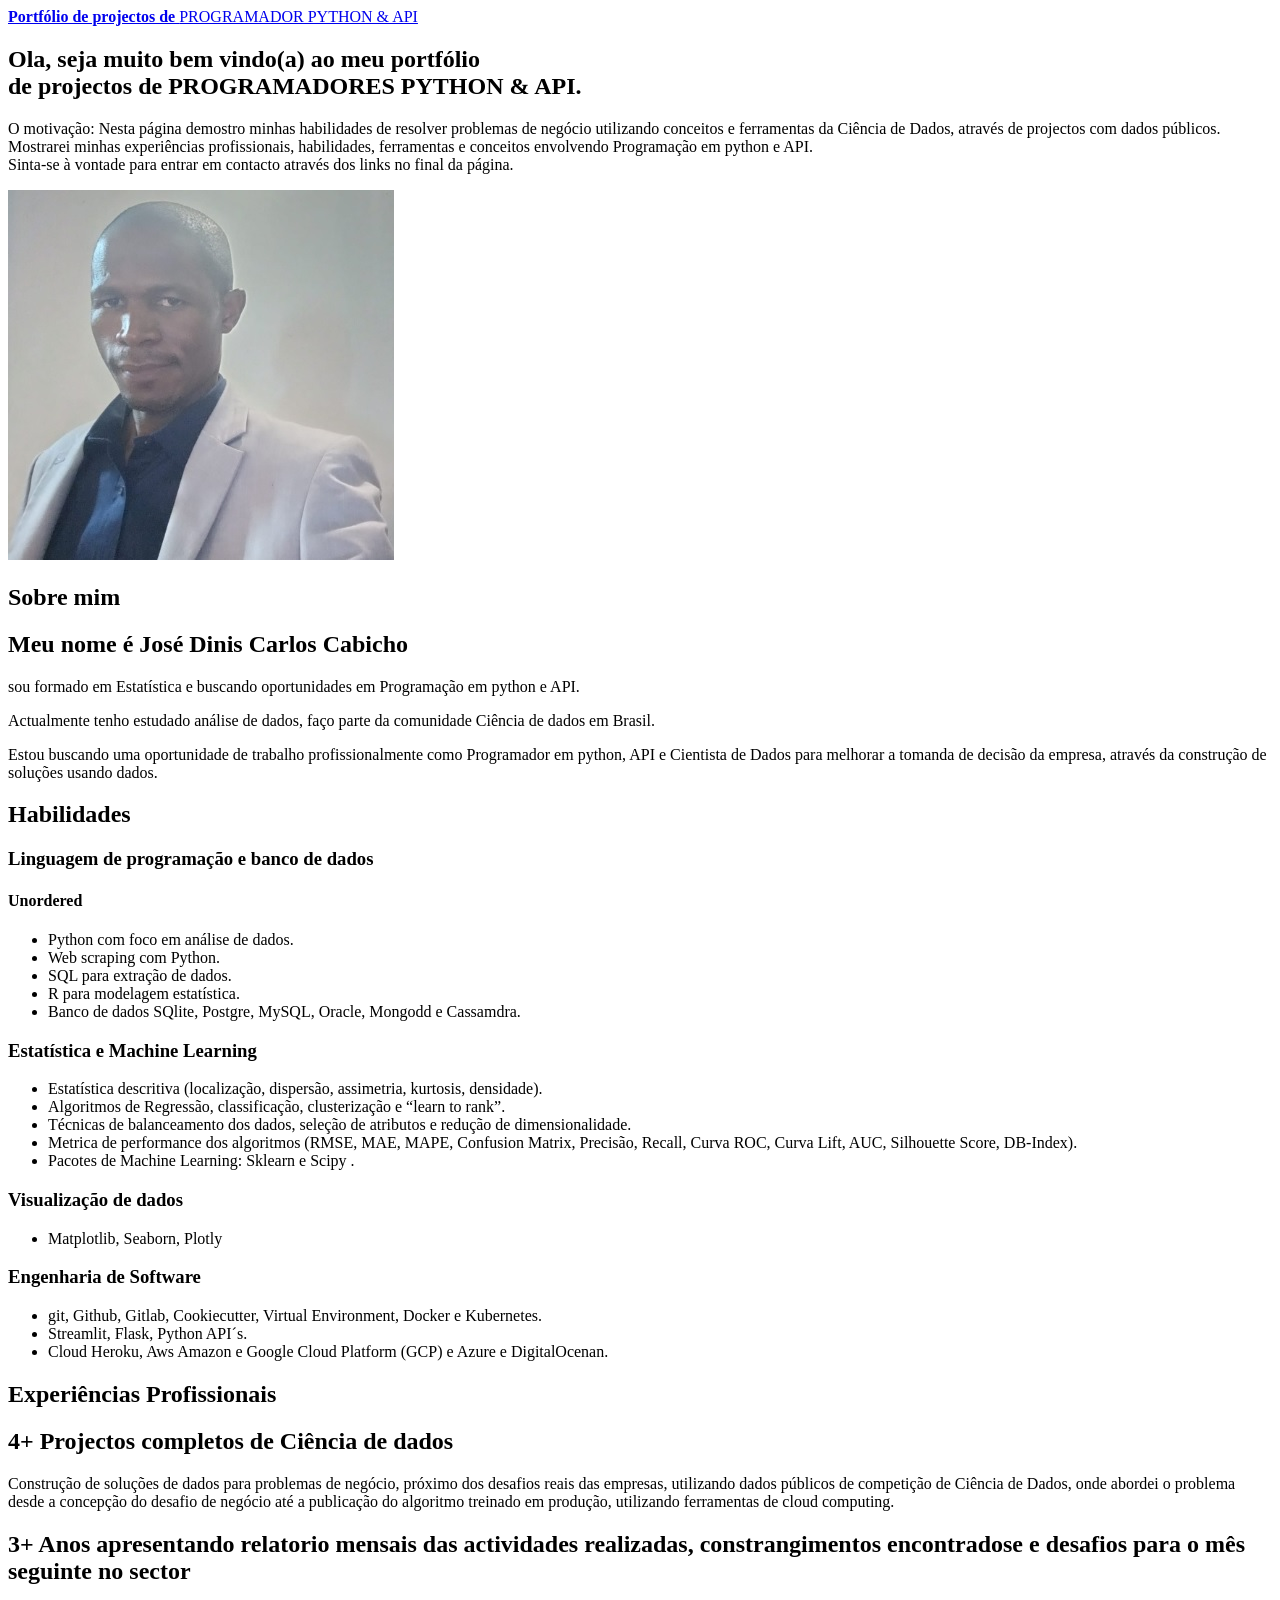
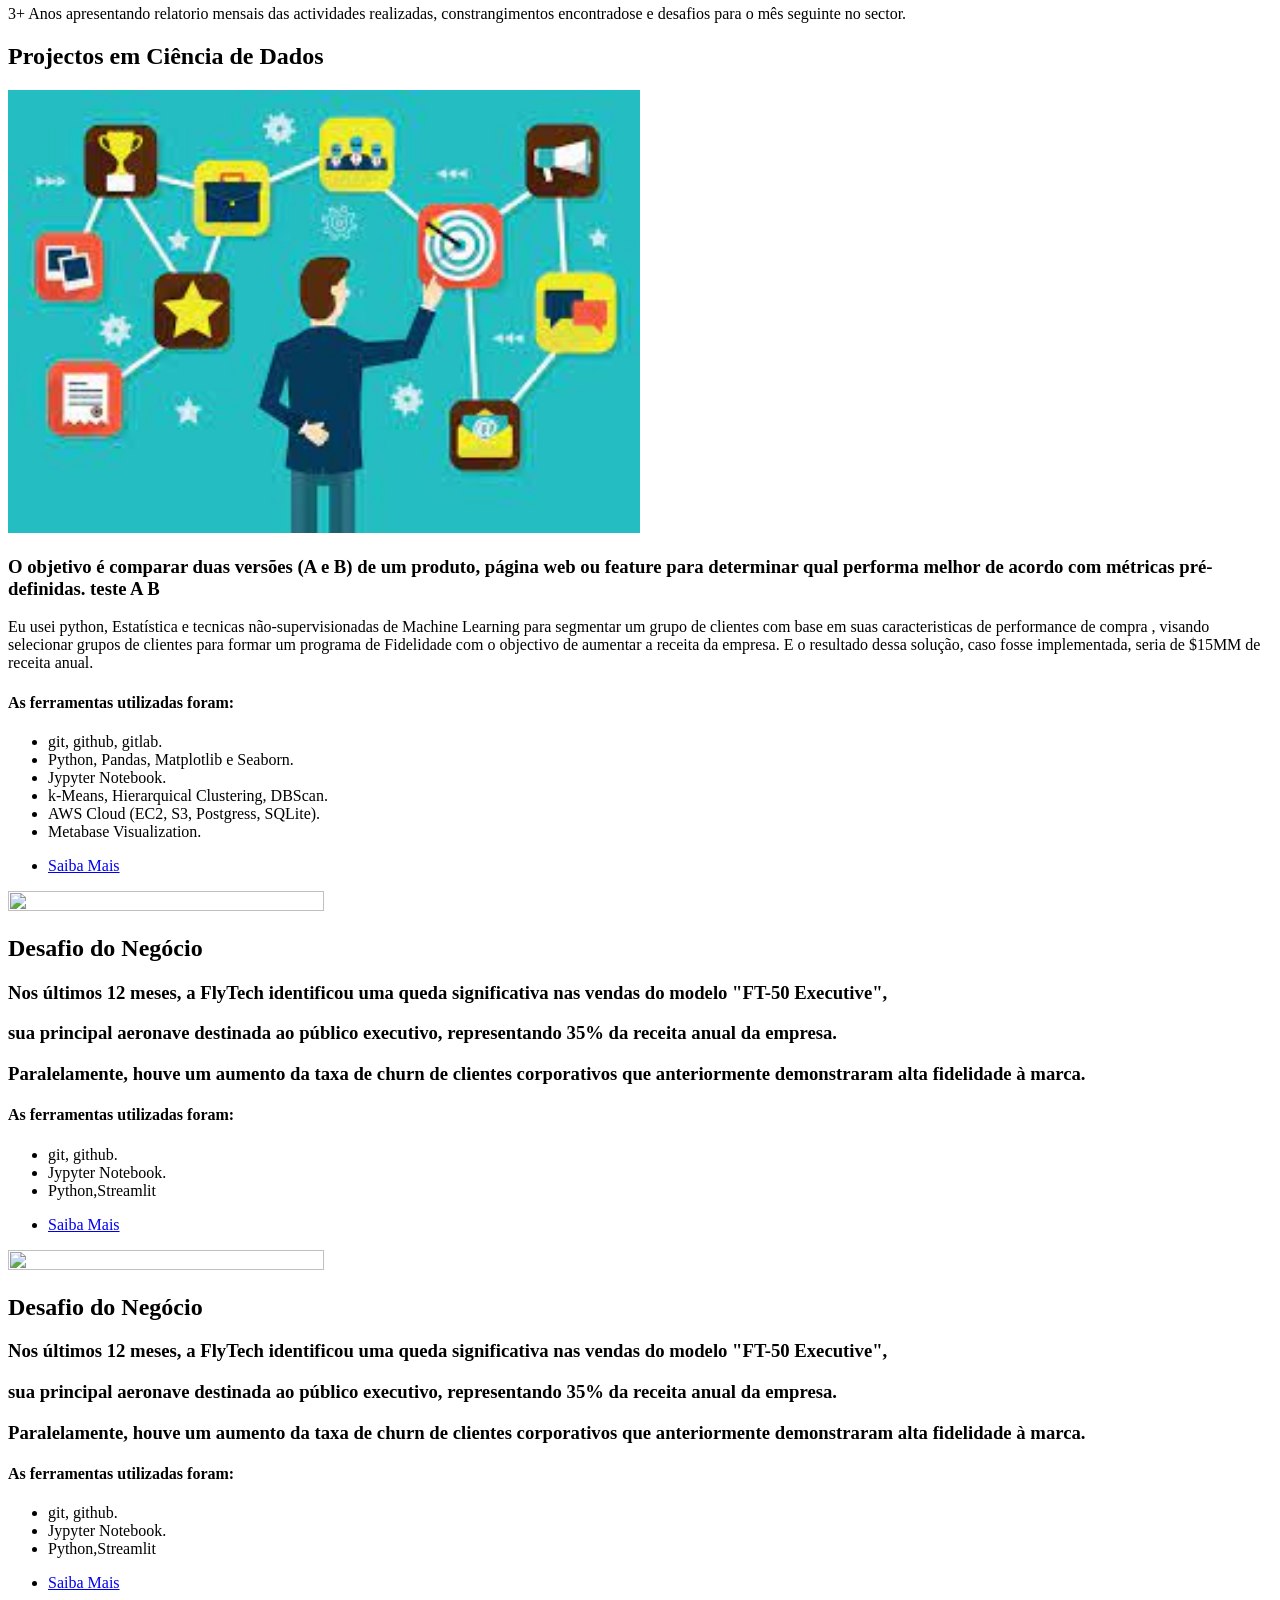
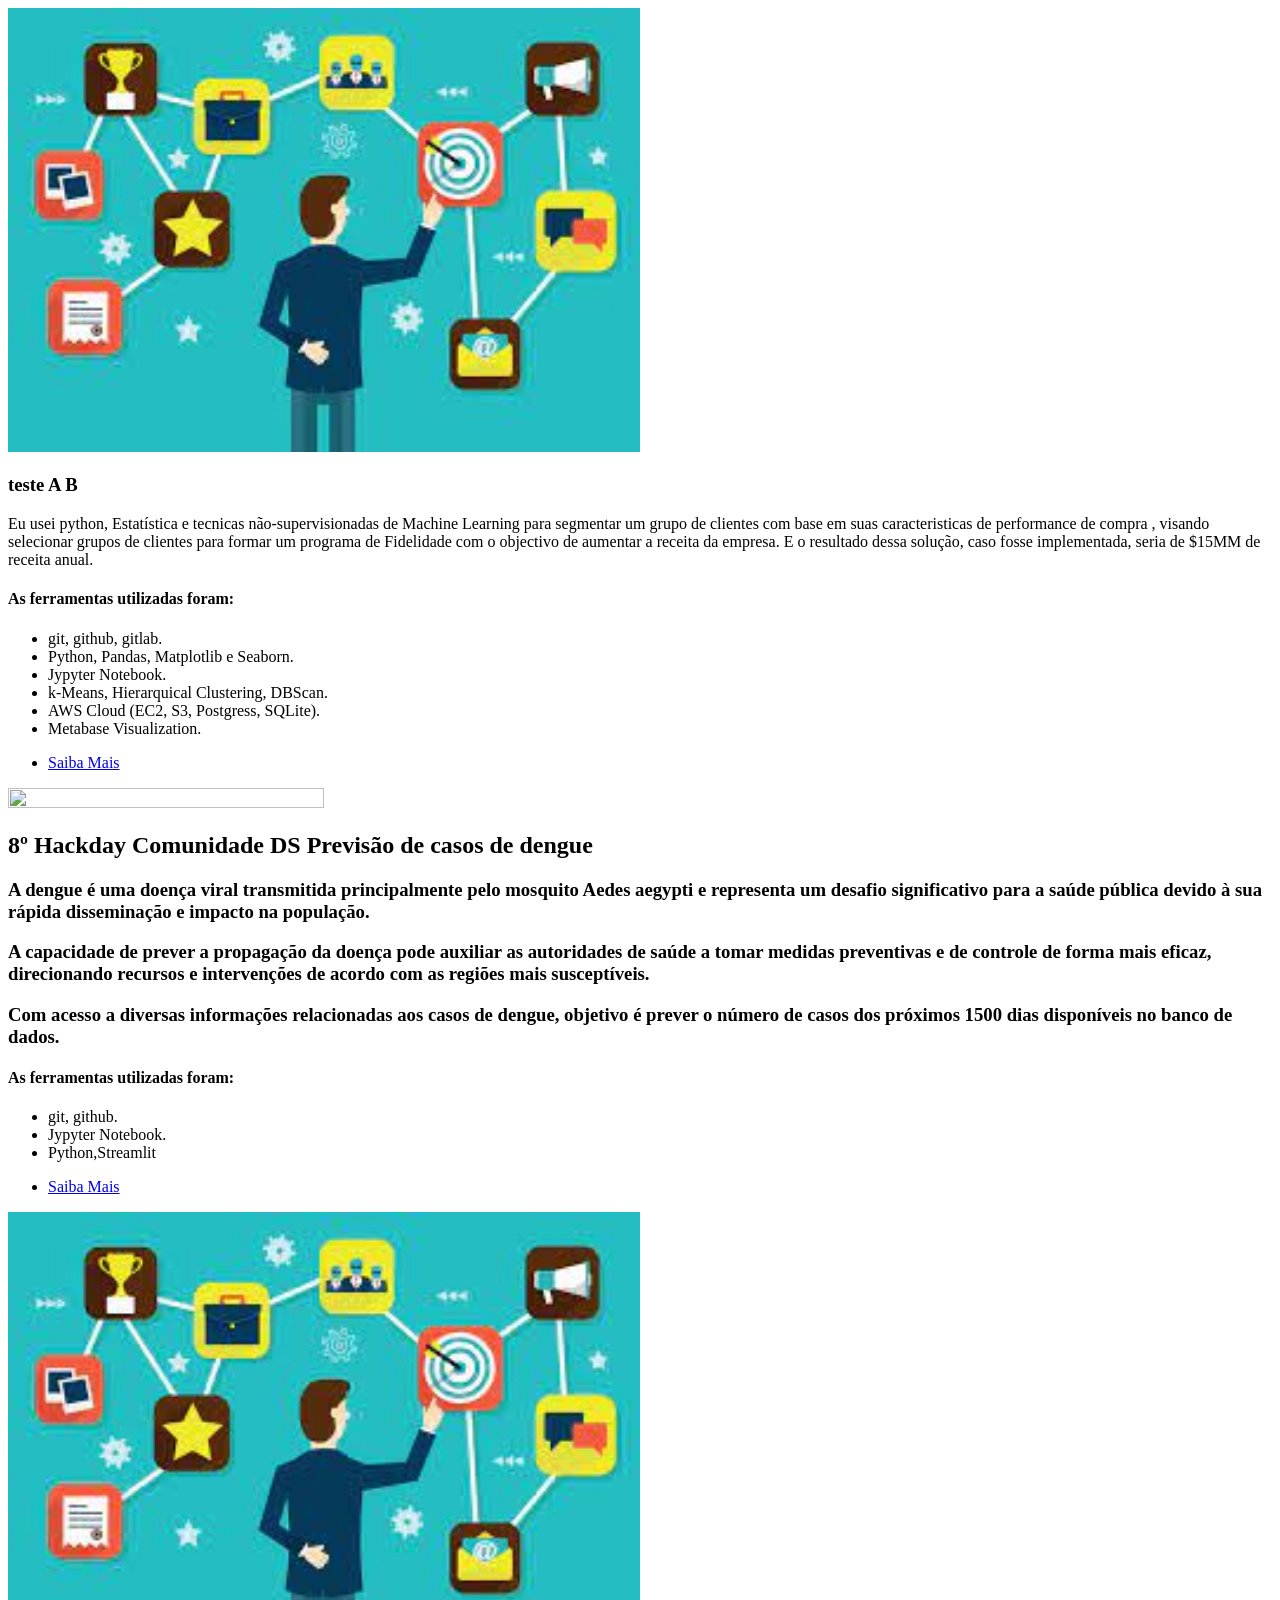
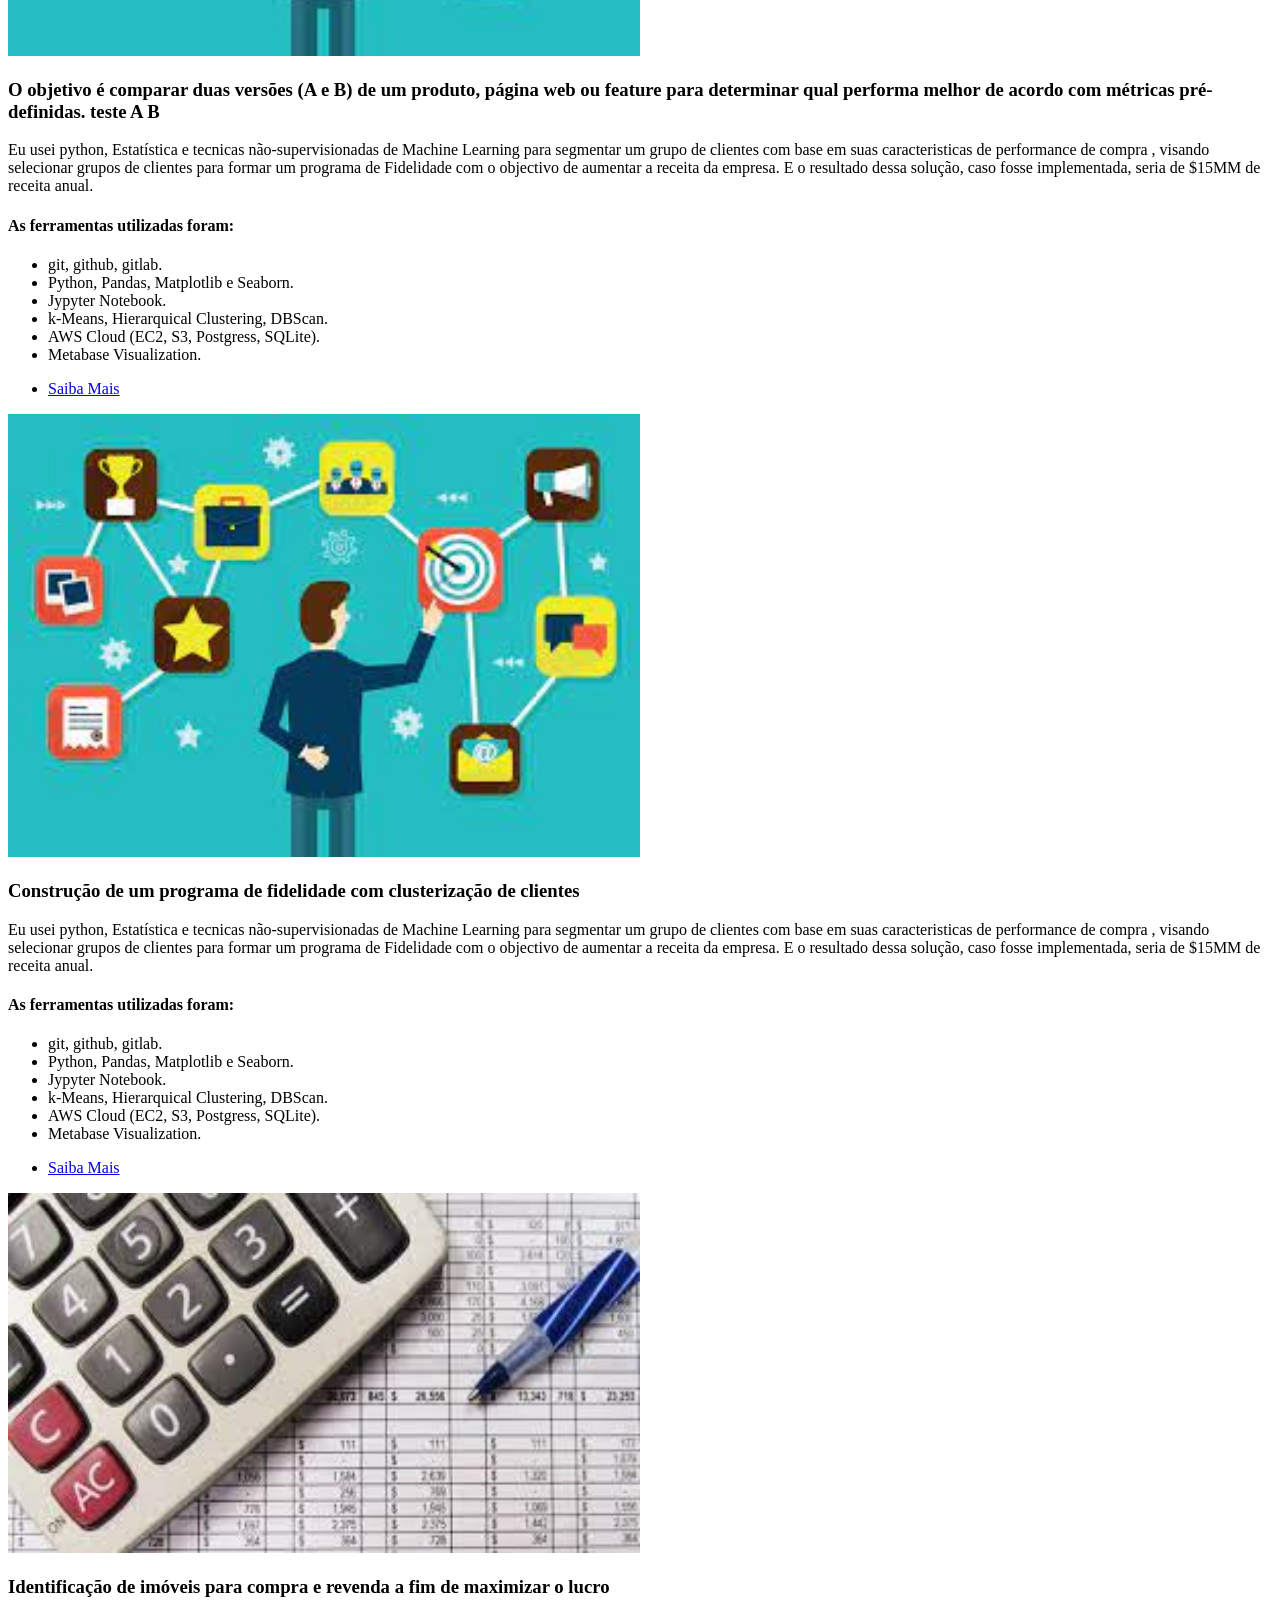
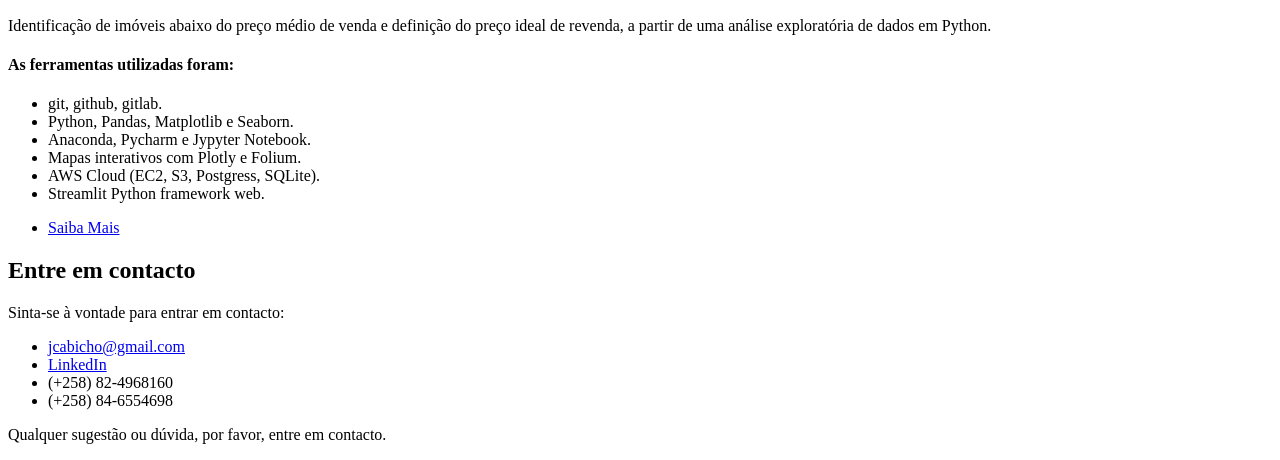
==== commit d53824a9: "update data science to programador python e API" ====
--- a/index.html
+++ b/index.html
@@ -22,7 +22,7 @@
 
 							<!-- Header -->
 								<header id="header">
-									<a href="index.html" class="logo"><strong>Portfólio de projectos de </strong> Ciência de Dados</a>
+									<a href="index.html" class="logo"><strong>Portfólio de projectos de </strong> PROGRAMADOR PYTHON & API</a>
 									<!--
 									<ul class="icons">
 										<li><a href="#" class="icon brands fa-twitter"><span class="label">Twitter</span></a></li>
@@ -39,10 +39,10 @@
 									<div class="content">
 										<header>
 											<h1>Ola, seja muito bem vindo(a) ao meu portfólio <br />
-												de projectos de Ciência de Dados.</h1>	
+												de projectos de PROGRAMADORES PYTHON & API.</h1>	
 										</header>
 										<p>O motivação: Nesta página demostro minhas habilidades de resolver problemas de negócio utilizando conceitos e ferramentas da Ciência de Dados, através de projectos com dados públicos.<br/>
-										Mostrarei minhas experiências profissionais, habilidades, ferramentas e conceitos envolvendo a Ciência de Dados.<br/>Sinta-se à vontade para entrar em contacto através dos links no final da página.</p>
+										Mostrarei minhas experiências profissionais, habilidades, ferramentas e conceitos envolvendo Programação em python e API.<br/>Sinta-se à vontade para entrar em contacto através dos links no final da página.</p>
 										
 									</div>
 									<span class="image object">
@@ -57,11 +57,11 @@
 
 							<!-- Content -->
 								<h2 id="content">Meu nome é José Dinis Carlos Cabicho</h2>
-								<p>sou formado em Estatística e buscando oportunidades em Ciência de Dados.</p>
+								<p>sou formado em Estatística e buscando oportunidades em Programação em python e API.</p>
 
 									<p> Actualmente tenho estudado análise de dados, faço parte da comunidade Ciência de dados em Brasil.
 									
-									<p>Estou buscando uma oportunidade de trabalho profissionalmente como Cientista de Dados para melhorar a tomanda de decisão da empresa, através da construção de soluções usando dados.</p>	
+									<p>Estou buscando uma oportunidade de trabalho profissionalmente como Programador em python, API e Cientista de Dados para melhorar a tomanda de decisão da empresa, através da construção de soluções usando dados.</p>	
 						</section>
 							<!-- Section -->
 								<section>
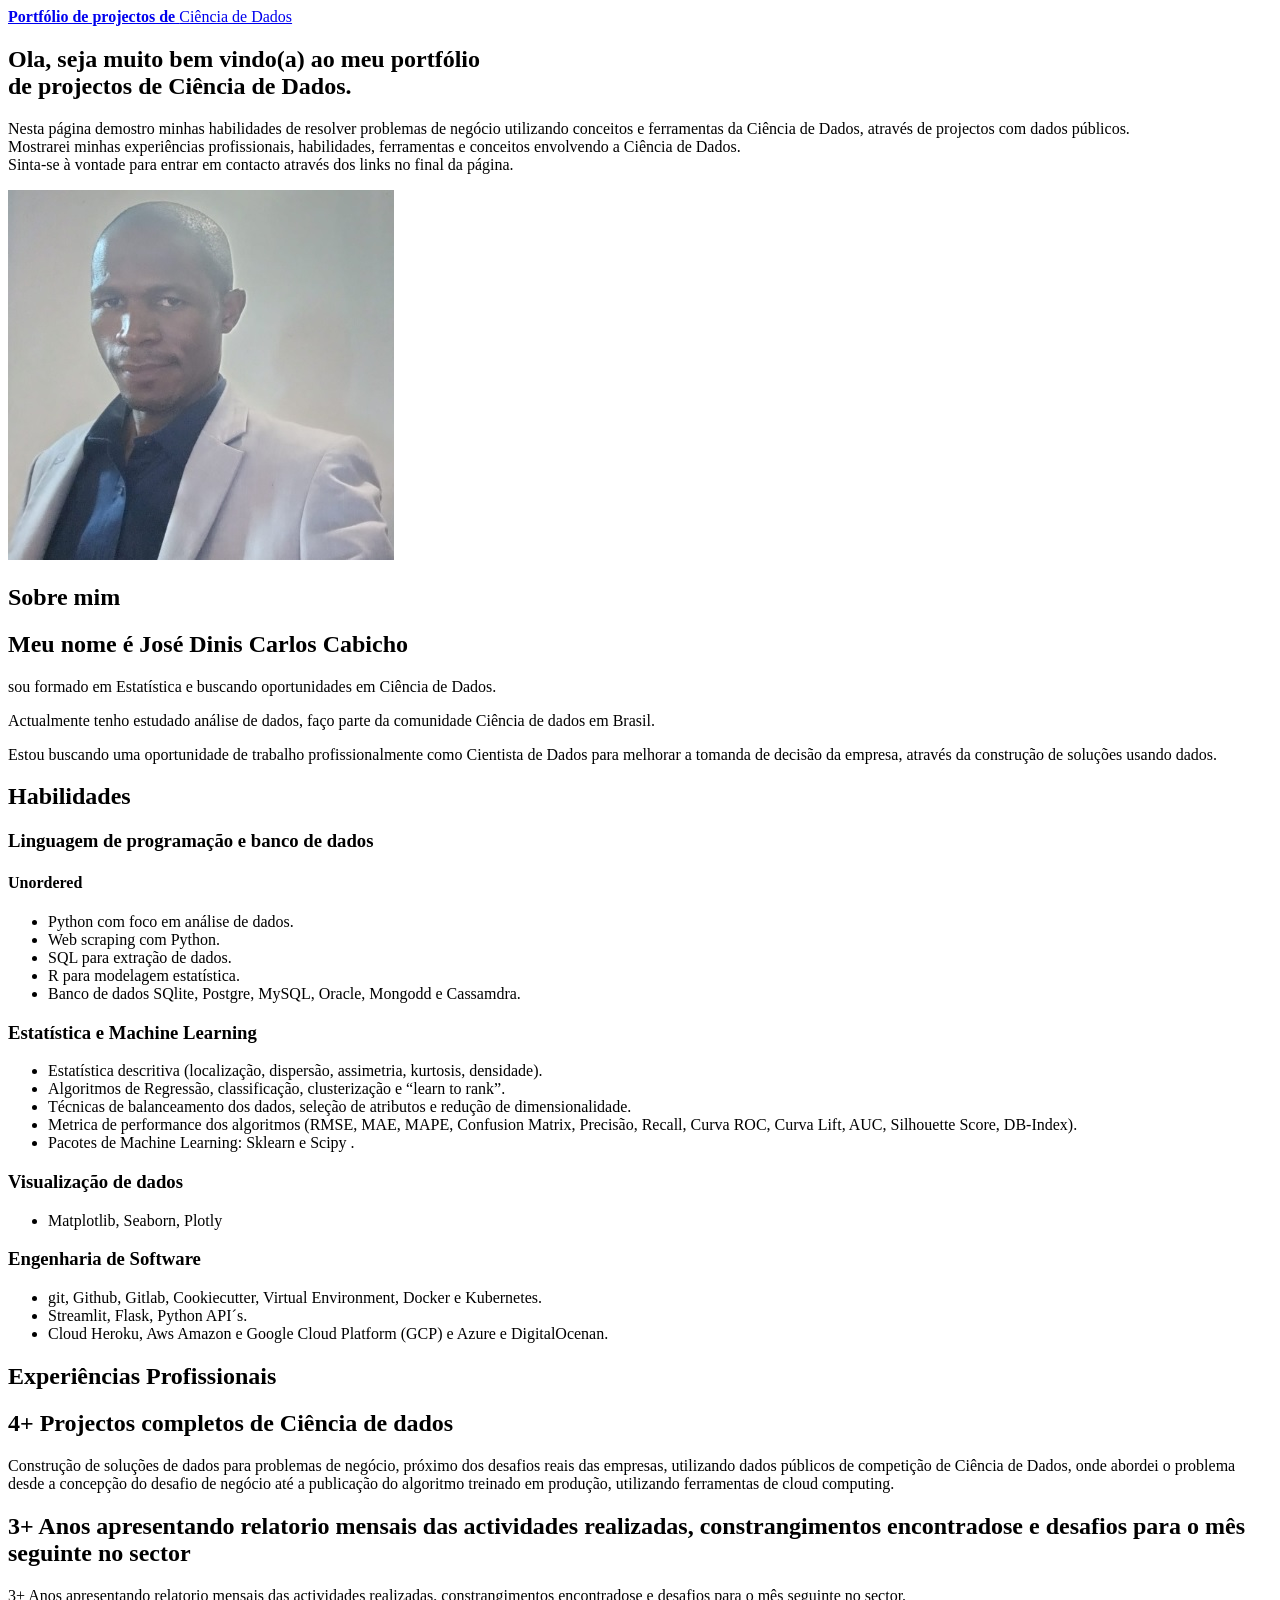
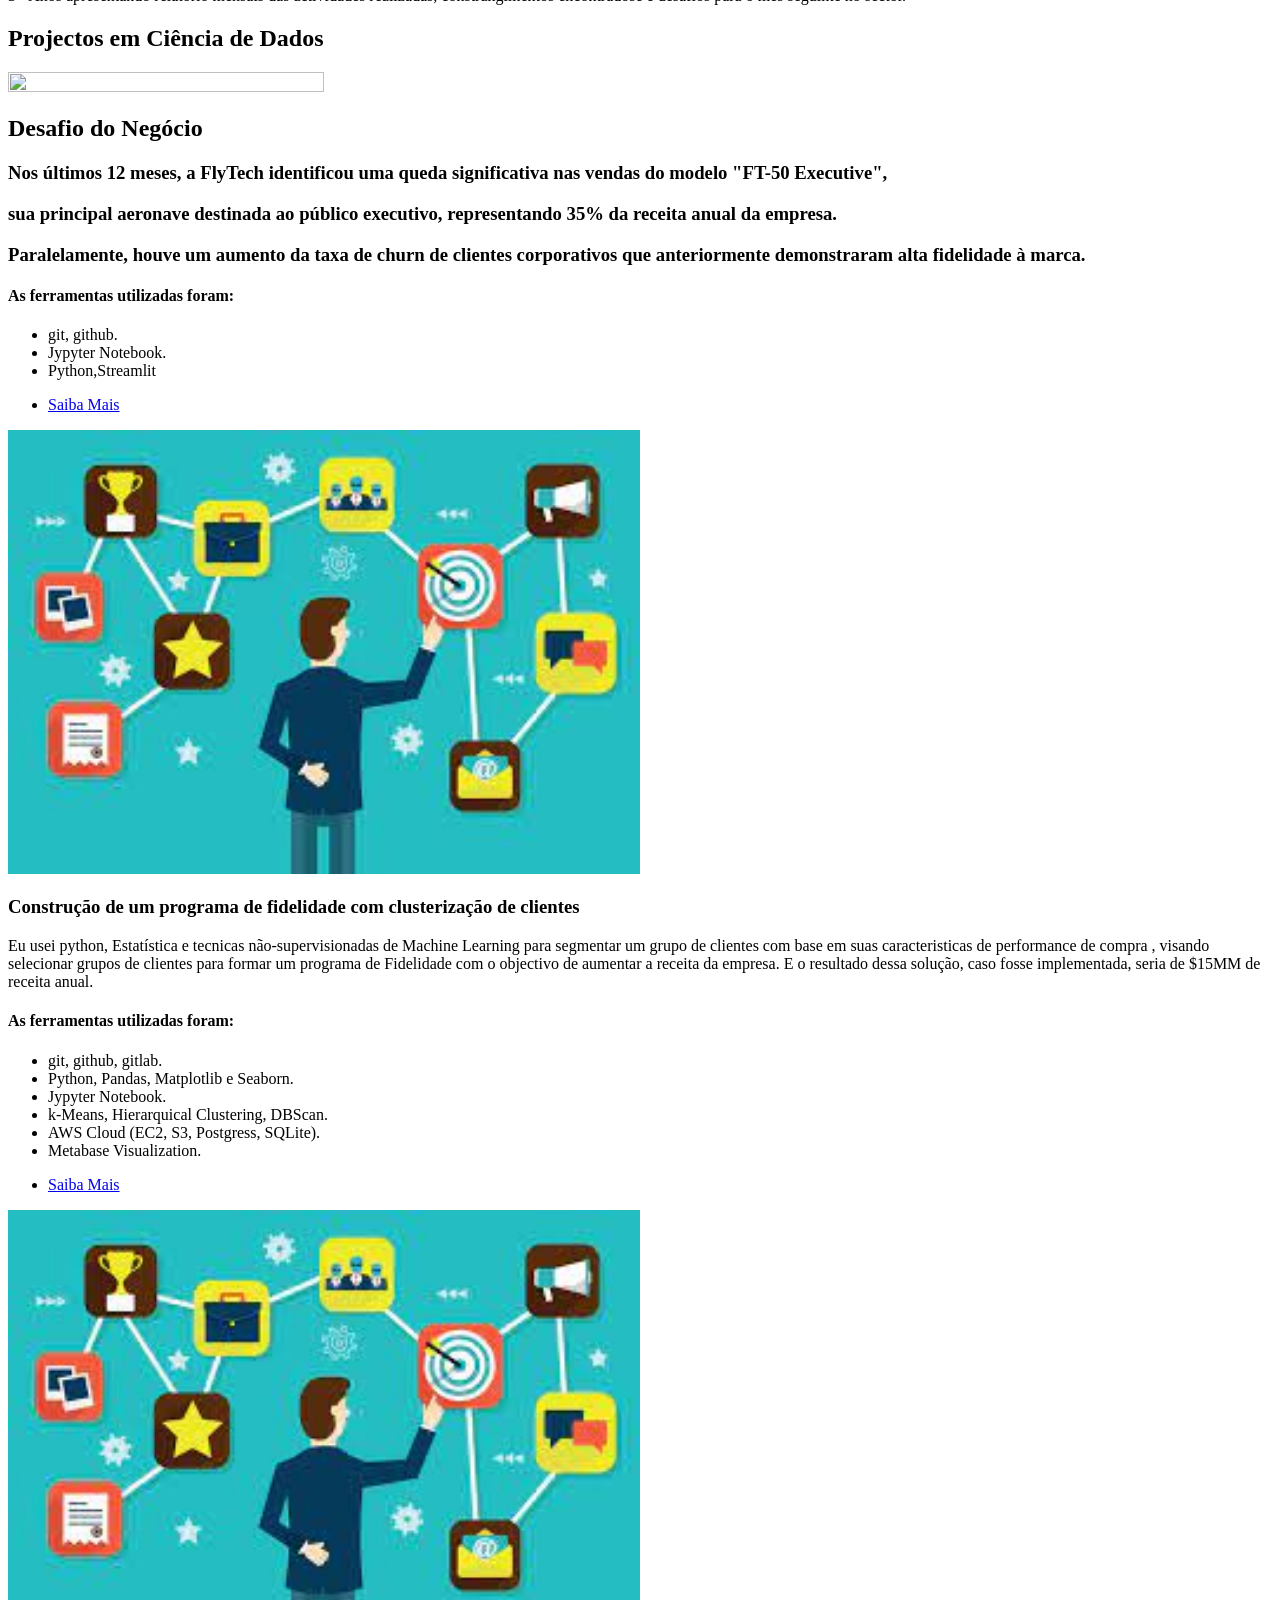
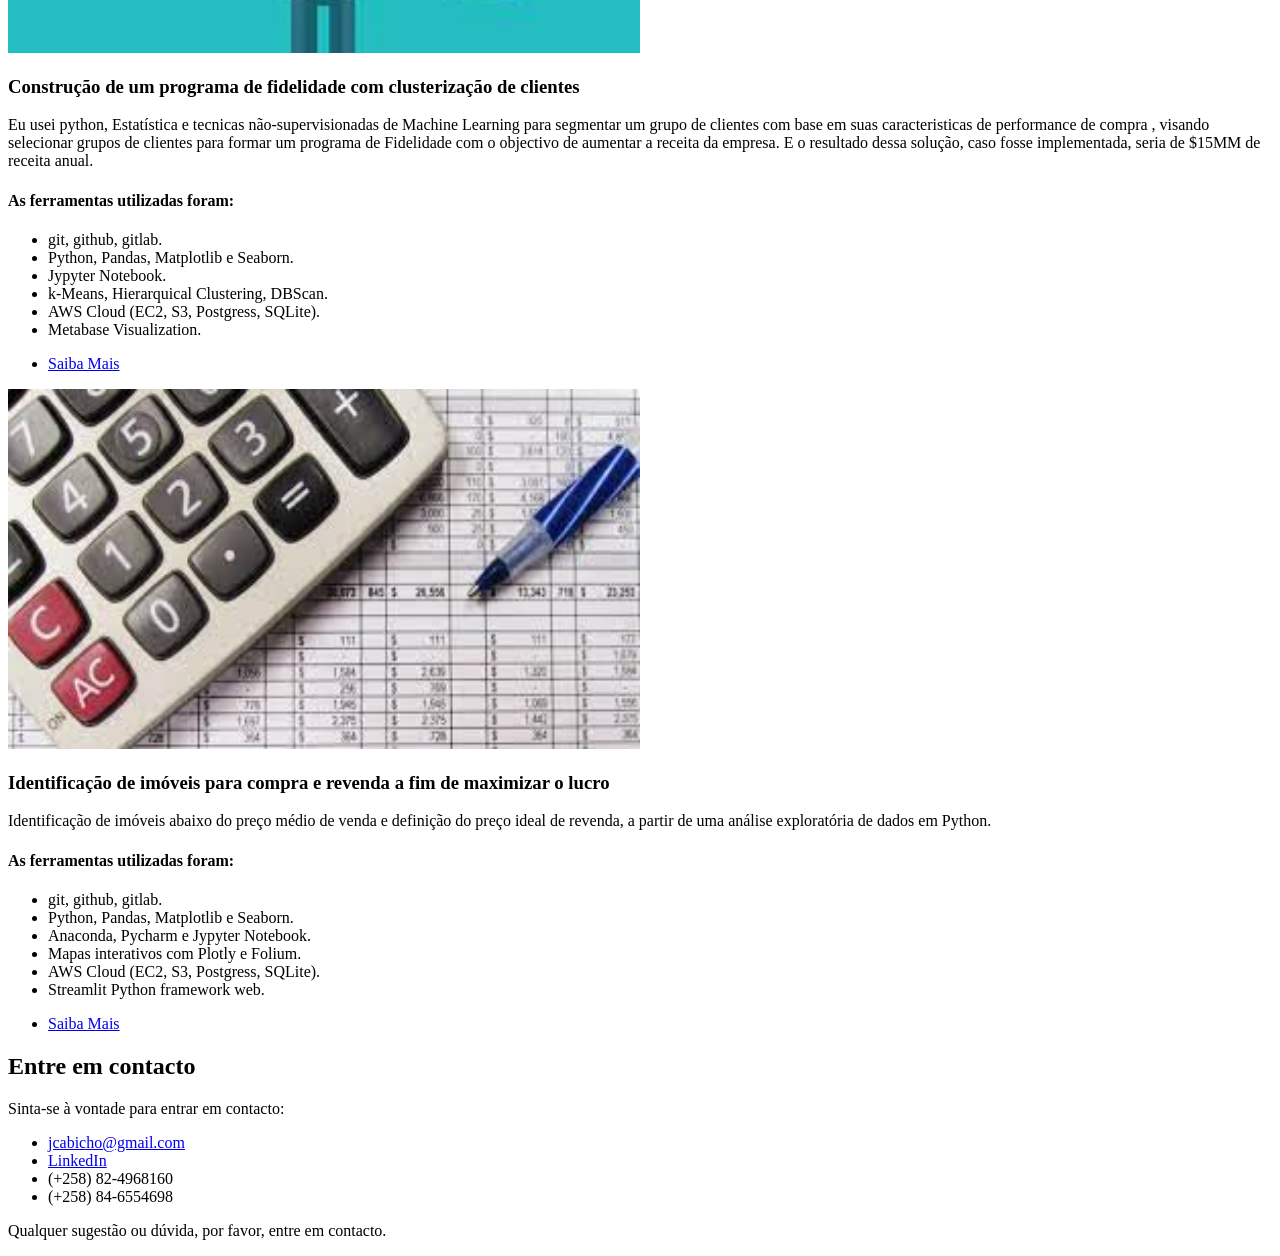
==== commit 3dbbd349: "28.09 16:41, Segmentacao_de_Clientes_de_uma_Loja_Online and update README.md" ====
--- a/index.html
+++ b/index.html
@@ -22,7 +22,7 @@
 
 							<!-- Header -->
 								<header id="header">
-									<a href="index.html" class="logo"><strong>Portfólio de projectos de </strong> PROGRAMADOR PYTHON & API</a>
+									<a href="index.html" class="logo"><strong>Portfólio de projectos de </strong> Ciência de Dados</a>
 									<!--
 									<ul class="icons">
 										<li><a href="#" class="icon brands fa-twitter"><span class="label">Twitter</span></a></li>
@@ -39,10 +39,10 @@
 									<div class="content">
 										<header>
 											<h1>Ola, seja muito bem vindo(a) ao meu portfólio <br />
-												de projectos de PROGRAMADORES PYTHON & API.</h1>	
+												de projectos de Ciência de Dados.</h1>	
 										</header>
-										<p>O motivação: Nesta página demostro minhas habilidades de resolver problemas de negócio utilizando conceitos e ferramentas da Ciência de Dados, através de projectos com dados públicos.<br/>
-										Mostrarei minhas experiências profissionais, habilidades, ferramentas e conceitos envolvendo Programação em python e API.<br/>Sinta-se à vontade para entrar em contacto através dos links no final da página.</p>
+										<p>Nesta página demostro minhas habilidades de resolver problemas de negócio utilizando conceitos e ferramentas da Ciência de Dados, através de projectos com dados públicos.<br/>
+										Mostrarei minhas experiências profissionais, habilidades, ferramentas e conceitos envolvendo a Ciência de Dados.<br/>Sinta-se à vontade para entrar em contacto através dos links no final da página.</p>
 										
 									</div>
 									<span class="image object">
@@ -57,11 +57,11 @@
 
 							<!-- Content -->
 								<h2 id="content">Meu nome é José Dinis Carlos Cabicho</h2>
-								<p>sou formado em Estatística e buscando oportunidades em Programação em python e API.</p>
+								<p>sou formado em Estatística e buscando oportunidades em Ciência de Dados.</p>
 
 									<p> Actualmente tenho estudado análise de dados, faço parte da comunidade Ciência de dados em Brasil.
 									
-									<p>Estou buscando uma oportunidade de trabalho profissionalmente como Programador em python, API e Cientista de Dados para melhorar a tomanda de decisão da empresa, através da construção de soluções usando dados.</p>	
+									<p>Estou buscando uma oportunidade de trabalho profissionalmente como Cientista de Dados para melhorar a tomanda de decisão da empresa, através da construção de soluções usando dados.</p>	
 						</section>
 							<!-- Section -->
 								<section>
@@ -145,27 +145,8 @@
 									<header class="major">
 										<h2>Projectos em Ciência de Dados</h2>
 									</header>
-									<div class="posts">	
-										<!-- 1.1 from 3.2 Ross Mann -->
-										<article>
-											<a href="#" class="image"><img src="images/projds_fidelizacao_cliente.jpg" width="50%" height="30%" /></a>
-											<h3> O objetivo é comparar duas versões (A e B) de um produto, página web ou feature para determinar qual performa melhor de acordo com métricas pré-definidas. teste A B</h3>
-											<p>Eu usei python, Estatística e tecnicas não-supervisionadas de Machine Learning para segmentar um grupo de clientes com base em suas caracteristicas de performance de compra , visando selecionar grupos de clientes para formar um programa de Fidelidade com o objectivo de aumentar a receita da empresa. E o resultado dessa solução, caso fosse implementada, seria de $15MM de receita anual.</p>
-											<h4>As ferramentas utilizadas foram:</h4>
-												<ul>
-													<li>git, github, gitlab.</li>
-													<li>Python, Pandas, Matplotlib e Seaborn.</li>
-													<li>Jypyter Notebook.</li>
-													<li>k-Means, Hierarquical Clustering, DBScan.</li>
-													<li>AWS Cloud (EC2, S3, Postgress, SQLite).</li>
-													<li>Metabase Visualization.</li>
-												</ul>
-											<ul class="actions">
-												<li><a href="https://github.com/cabicho/rossman_sales_prediction" class="button">Saiba Mais</a></li>
-											</ul>
-										</article>
-
-										<!-- 1.2 from 3.2: https://github.com/cabicho/hackday-bookstore-cds -->
+									<div class="posts">										
+										<!-- FlyTech_Aeronáutica -->
 										<article>
 											<a href="#" class="image"><img src="images/FlyTech_Aeronáutica.jpg" width="50%" height="30%" /></a>
 											<h2>Desafio do Negócio</h2>
@@ -191,44 +172,14 @@
 													-->
 												</ul>
 											<ul class="actions">
-												<li><a href="https://github.com/cabicho/hackday-bookstore-cds" class="button">Saiba Mais</a></li>
-											</ul>
-										</article>
-
-										<!-- 2.1 from 1.1 FlyTech_Aeronáutica -->
-										<article>
-											<a href="#" class="image"><img src="images/FlyTech_Aeronáutica.jpg" width="50%" height="30%" /></a>
-											<h2>Desafio do Negócio</h2>
-											<p><h3>Nos últimos 12 meses, a FlyTech identificou uma queda significativa nas vendas do modelo "FT-50 Executive", </h3> </p>
-											<p><h3>sua principal aeronave destinada ao público executivo, representando 35% da receita anual da empresa.</h3></p>
-											<p><h3>Paralelamente, houve um aumento da taxa de churn de clientes corporativos que anteriormente demonstraram alta fidelidade à marca.</h3></p>
-											<!--
-											<p>Eu usei python, Estatística e tecnicas não-supervisionadas de Machine Learning para segmentar um grupo de clientes com base em suas caracteristicas de performance de compra , visando selecionar grupos de clientes para formar um programa de Fidelidade com o objectivo de aumentar a receita da empresa. E o resultado dessa solução, caso fosse implementada, seria de $15MM de receita anual.</p>
-											-->
-											<h4>As ferramentas utilizadas foram:</h4>
-												<ul>
-													<li>git, github.</li> <!-- , gitlab-->
-													<li>Jypyter Notebook.</li>
-													<li>Python,Streamlit</li>
-													<!-- 
-													<li>Python, Pandas, Matplotlib e Seaborn.</li>
-													-->
-													
-													<!--
-													<li>k-Means, Hierarquical Clustering, DBScan.</li>
-													<li>AWS Cloud (EC2, S3, Postgress, SQLite).</li>
-													<li>Metabase Visualization.</li>
-													-->
-												</ul>
-											<ul class="actions">
 												<li><a href="https://github.com/stick35em10/FlyTech_Aeronautica" class="button">Saiba Mais</a></li>
 											</ul>
 										</article>
 
-										<!-- 2.2 from 1.2 teste A B -->
+										<!-- teste A B -->
 										<article>
 											<a href="#" class="image"><img src="images/projds_fidelizacao_cliente.jpg" width="50%" height="30%" /></a>
-											<h3>teste A B</h3>
+											<h3>Construção de um programa de fidelidade com clusterização de clientes</h3>
 											<p>Eu usei python, Estatística e tecnicas não-supervisionadas de Machine Learning para segmentar um grupo de clientes com base em suas caracteristicas de performance de compra , visando selecionar grupos de clientes para formar um programa de Fidelidade com o objectivo de aumentar a receita da empresa. E o resultado dessa solução, caso fosse implementada, seria de $15MM de receita anual.</p>
 											<h4>As ferramentas utilizadas foram:</h4>
 												<ul>
@@ -244,46 +195,10 @@
 											</ul>
 										</article>
 
-										<!-- 3.1 from 2.1 8º Hackday Comunidade DS
-												Previsão de casos de dengue -->
-										<article>
-											<a href="#" class="image"><img src="images/FlyTech_Aeronáutica.jpg" width="50%" height="30%" /></a>
-											<h2>8º Hackday Comunidade DS
-												Previsão de casos de dengue
-												</h2>
-											<p><h3>A dengue é uma doença viral transmitida principalmente pelo mosquito Aedes aegypti e representa um desafio significativo para a saúde pública devido à sua rápida disseminação e impacto na população.</h3></p>
-
-											<p><h3>A capacidade de prever a propagação da doença pode auxiliar as autoridades de saúde a tomar medidas preventivas e de controle de forma mais eficaz, direcionando recursos e intervenções de acordo com as regiões mais susceptíveis.</h3></p>
-											<p><h3>	Com acesso a diversas informações relacionadas aos casos de dengue, objetivo é prever o número de casos dos próximos 1500 dias disponíveis no banco de dados. </h3> </p>
-											
-											<!--
-											<p>Eu usei python, Estatística e tecnicas não-supervisionadas de Machine Learning para segmentar um grupo de clientes com base em suas caracteristicas de performance de compra , visando selecionar grupos de clientes para formar um programa de Fidelidade com o objectivo de aumentar a receita da empresa. E o resultado dessa solução, caso fosse implementada, seria de $15MM de receita anual.</p>
-											-->
-											<h4>As ferramentas utilizadas foram:</h4>
-												<ul>
-													<li>git, github.</li> <!-- , gitlab-->
-													<li>Jypyter Notebook.</li>
-													<li>Python,Streamlit</li>
-													<!-- 
-													<li>Python, Pandas, Matplotlib e Seaborn.</li>
-													-->
-													
-													<!--
-													<li>k-Means, Hierarquical Clustering, DBScan.</li>
-													<li>AWS Cloud (EC2, S3, Postgress, SQLite).</li>
-													<li>Metabase Visualization.</li>
-													-->
-												</ul>
-											<ul class="actions">
-												<li><a href="https://github.com/stick35em10/FlyTech_Aeronautica" class="button">Saiba Mais</a></li>
-											</ul>
-										</article>
-
-										<!-- 3.2 from 2.2 https://github.com/stick35em10/hospital_data_analysis -->
-										 <!-- pa-004_health_insurance_cross_sell ?? -->
+										<!-- Construção de um programa de fidelidade com clusterização de clientes -->
 										<article>
 											<a href="#" class="image"><img src="images/projds_fidelizacao_cliente.jpg" width="50%" height="30%" /></a>
-											<h3> O objetivo é comparar duas versões (A e B) de um produto, página web ou feature para determinar qual performa melhor de acordo com métricas pré-definidas. teste A B</h3>
+											<h3>Construção de um programa de fidelidade com clusterização de clientes</h3>
 											<p>Eu usei python, Estatística e tecnicas não-supervisionadas de Machine Learning para segmentar um grupo de clientes com base em suas caracteristicas de performance de compra , visando selecionar grupos de clientes para formar um programa de Fidelidade com o objectivo de aumentar a receita da empresa. E o resultado dessa solução, caso fosse implementada, seria de $15MM de receita anual.</p>
 											<h4>As ferramentas utilizadas foram:</h4>
 												<ul>
@@ -295,30 +210,11 @@
 													<li>Metabase Visualization.</li>
 												</ul>
 											<ul class="actions">
-												<li><a href="https://github.com/stick35em10/hospital_data_analysis" class="button">Saiba Mais</a></li>
-											</ul>
-										</article>
-
-										<!-- 4.1, PA004? Construção de um programa de fidelidade com clusterização de clientes -->
-										<article>
-											<a href="#" class="image"><img src="images/projds_fidelizacao_cliente.jpg" width="50%" height="30%" /></a>
-											<h3>Construção de um programa de fidelidade com clusterização de clientes</h3>
-											<p>Eu usei python, Estatística e tecnicas não-supervisionadas de Machine Learning para segmentar um grupo de clientes com base em suas caracteristicas de performance de compra , visando selecionar grupos de clientes para formar um programa de Fidelidade com o objectivo de aumentar a receita da empresa. E o resultado dessa solução, caso fosse implementada, seria de $15MM de receita anual.</p>
-											<h4>As ferramentas utilizadas foram:</h4>
-												<ul>
-													<li>git, github, gitlab.</li>
-													<li>Python, Pandas, Matplotlib e Seaborn.</li>
-													<li>Jypyter Notebook.</li>
-													<li>k-Means, Hierarquical Clustering, DBScan.</li>
-													<li>AWS Cloud (EC2, S3, Postgress, SQLite).</li>
-													<li>Metabase Visualization.</li>
-												</ul>
-											<ul class="actions">
-												<li><a href="#" class="button">Saiba Mais</a></li>
-											</ul>
-										</article>
-
-										<!-- 4.2 Construção de um programa de fidelidade com clusterização de clientes -->
+												<li><a href="https://github.com/cabicho/portfolio_projectos/tree/main/Segmentacao_de_Clientes_de_uma_Loja_Online" class="button">Saiba Mais</a></li>
+											</ul>
+										</article>
+
+										<!-- Construção de um programa de fidelidade com clusterização de clientes -->
 										<article>
 											<a href="#" class="image"><img src="images/projds_imoveis_01.jpg" width="50%" height="360w" alt="" /></a>
 											<h3>Identificação de imóveis para compra e revenda a fim de maximizar o lucro</h3>
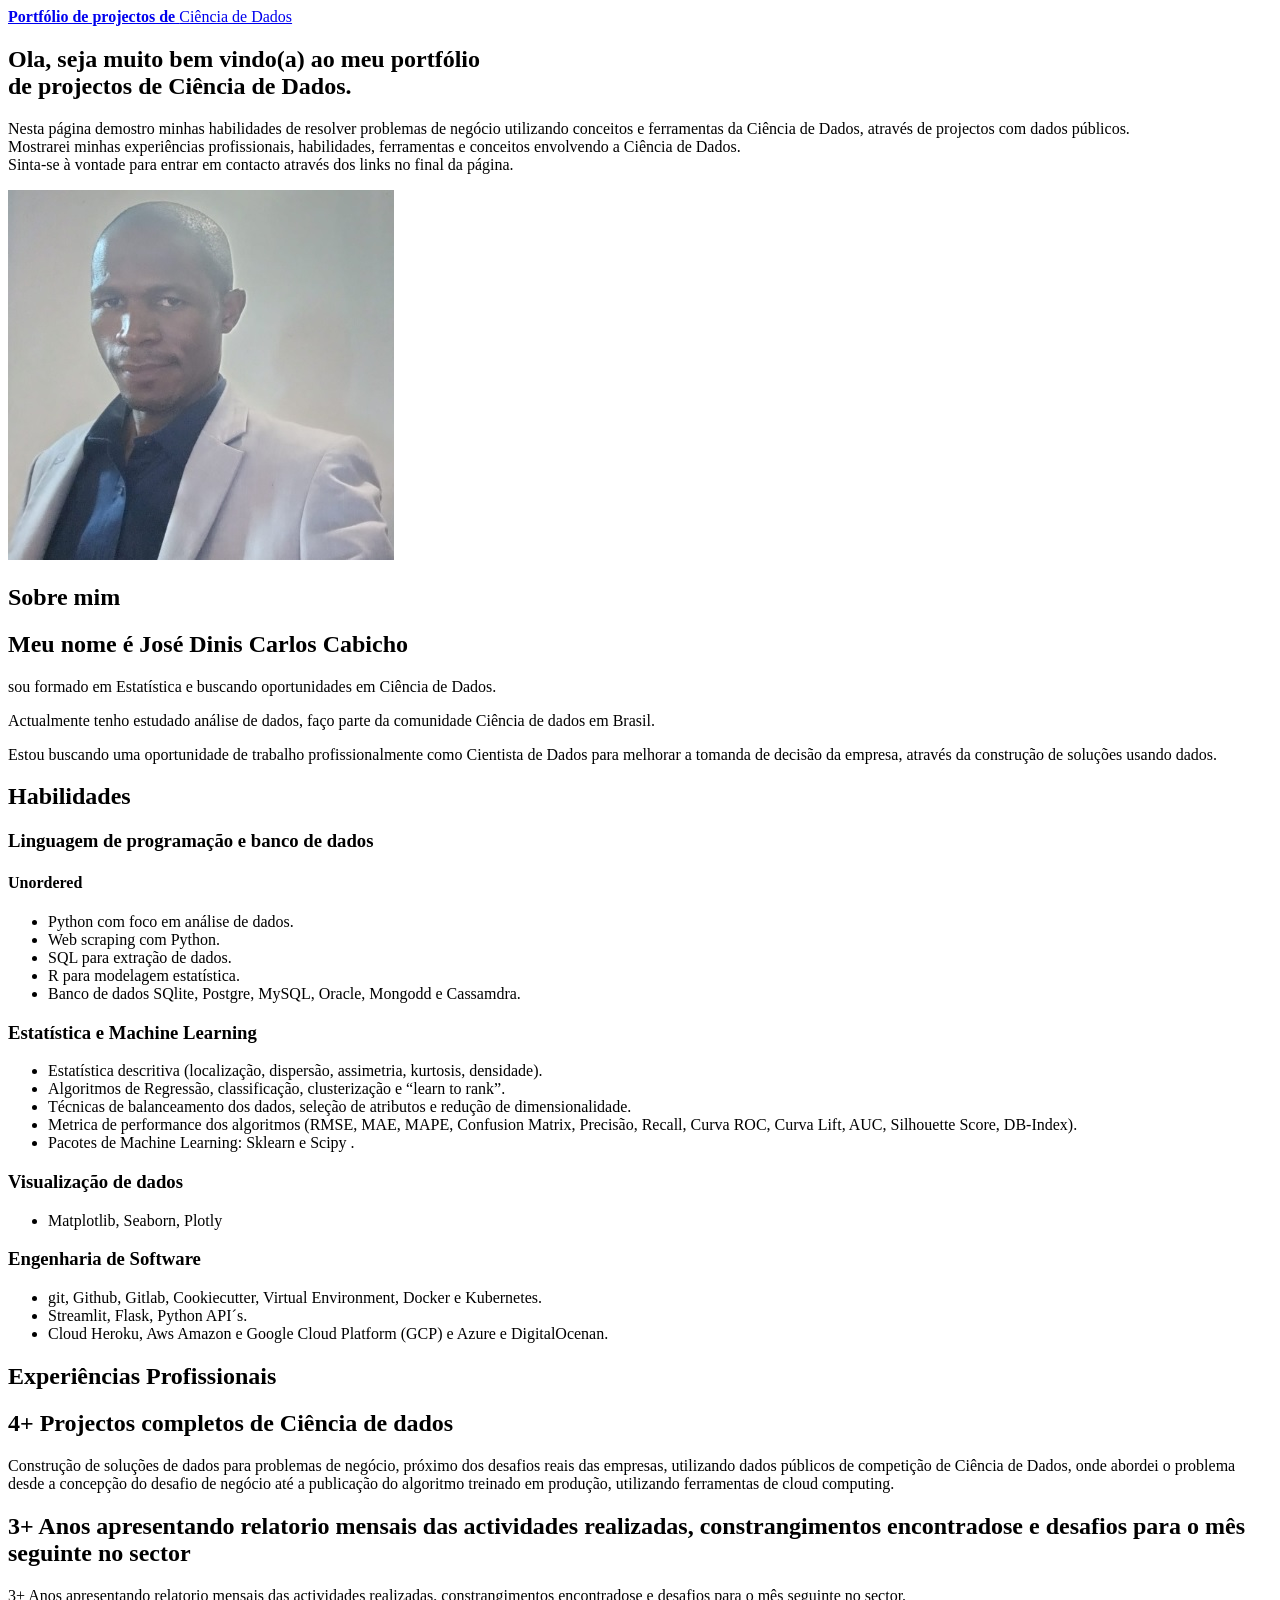
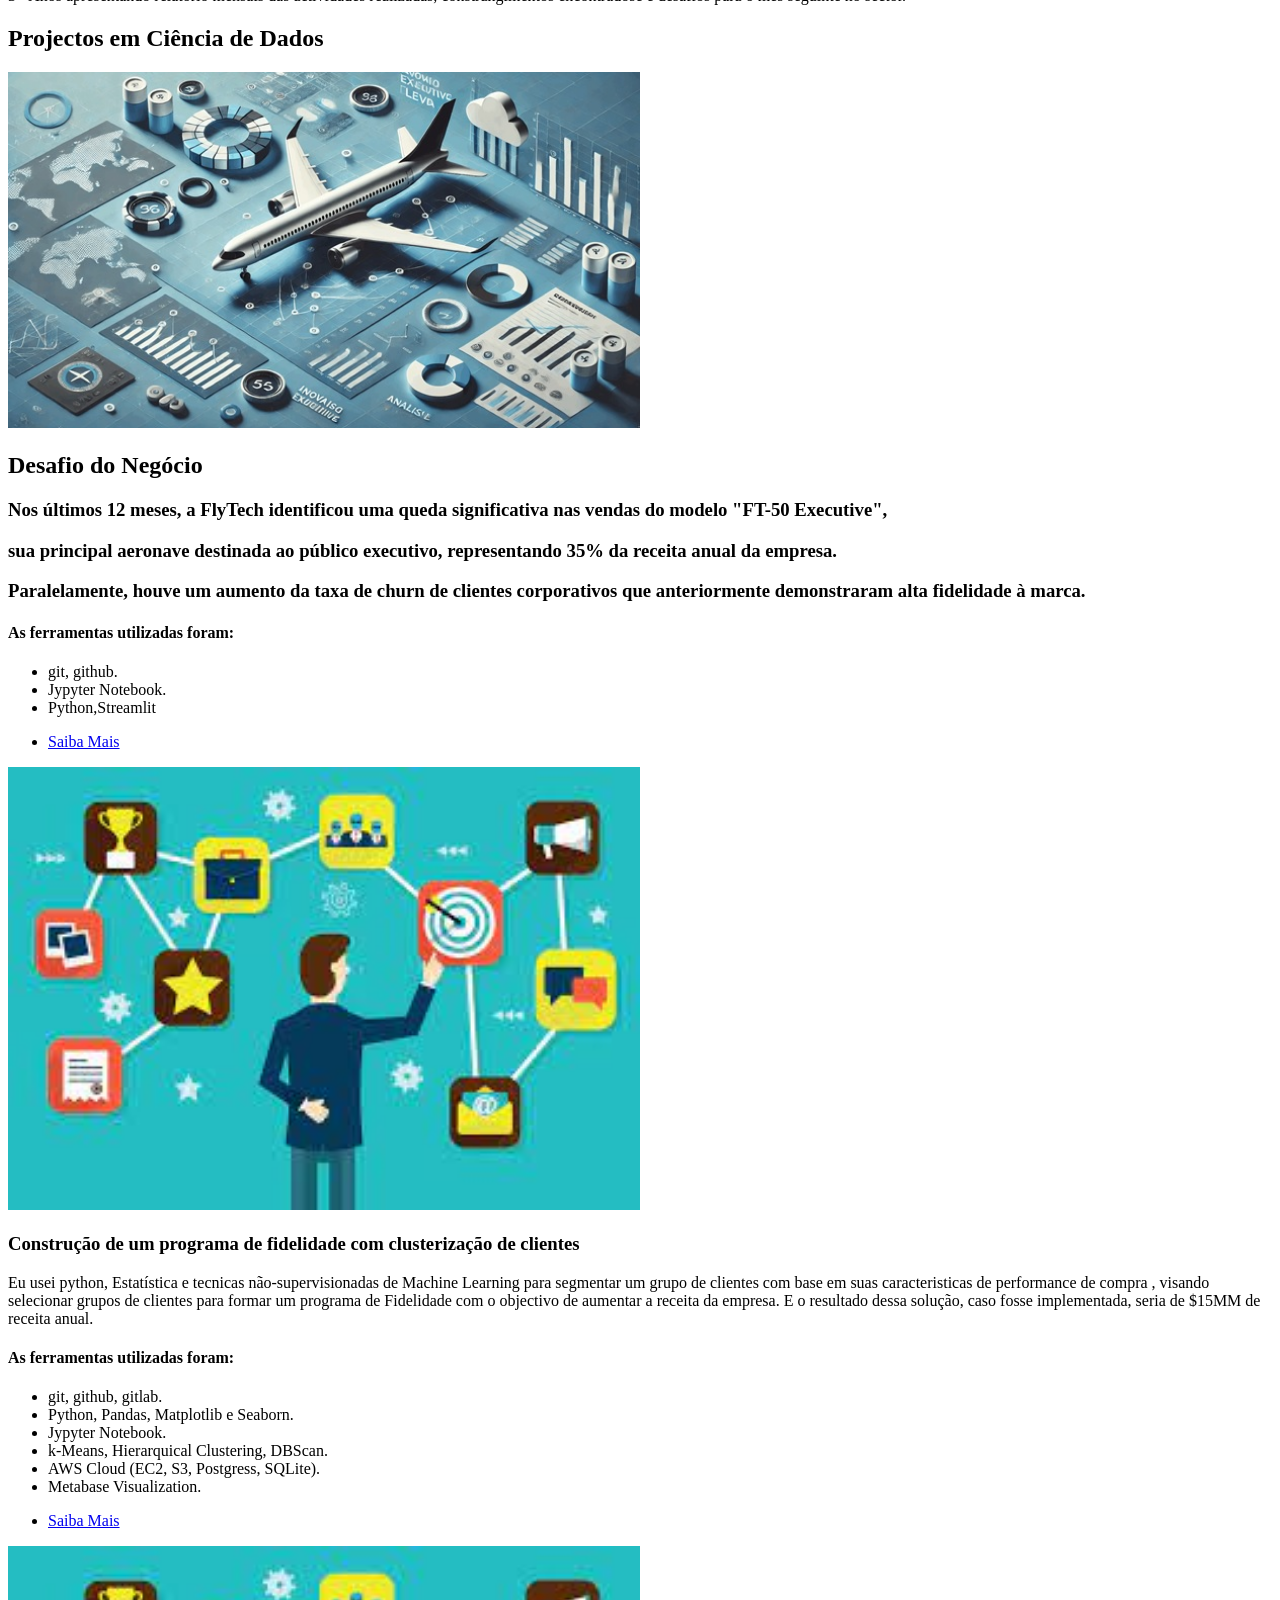
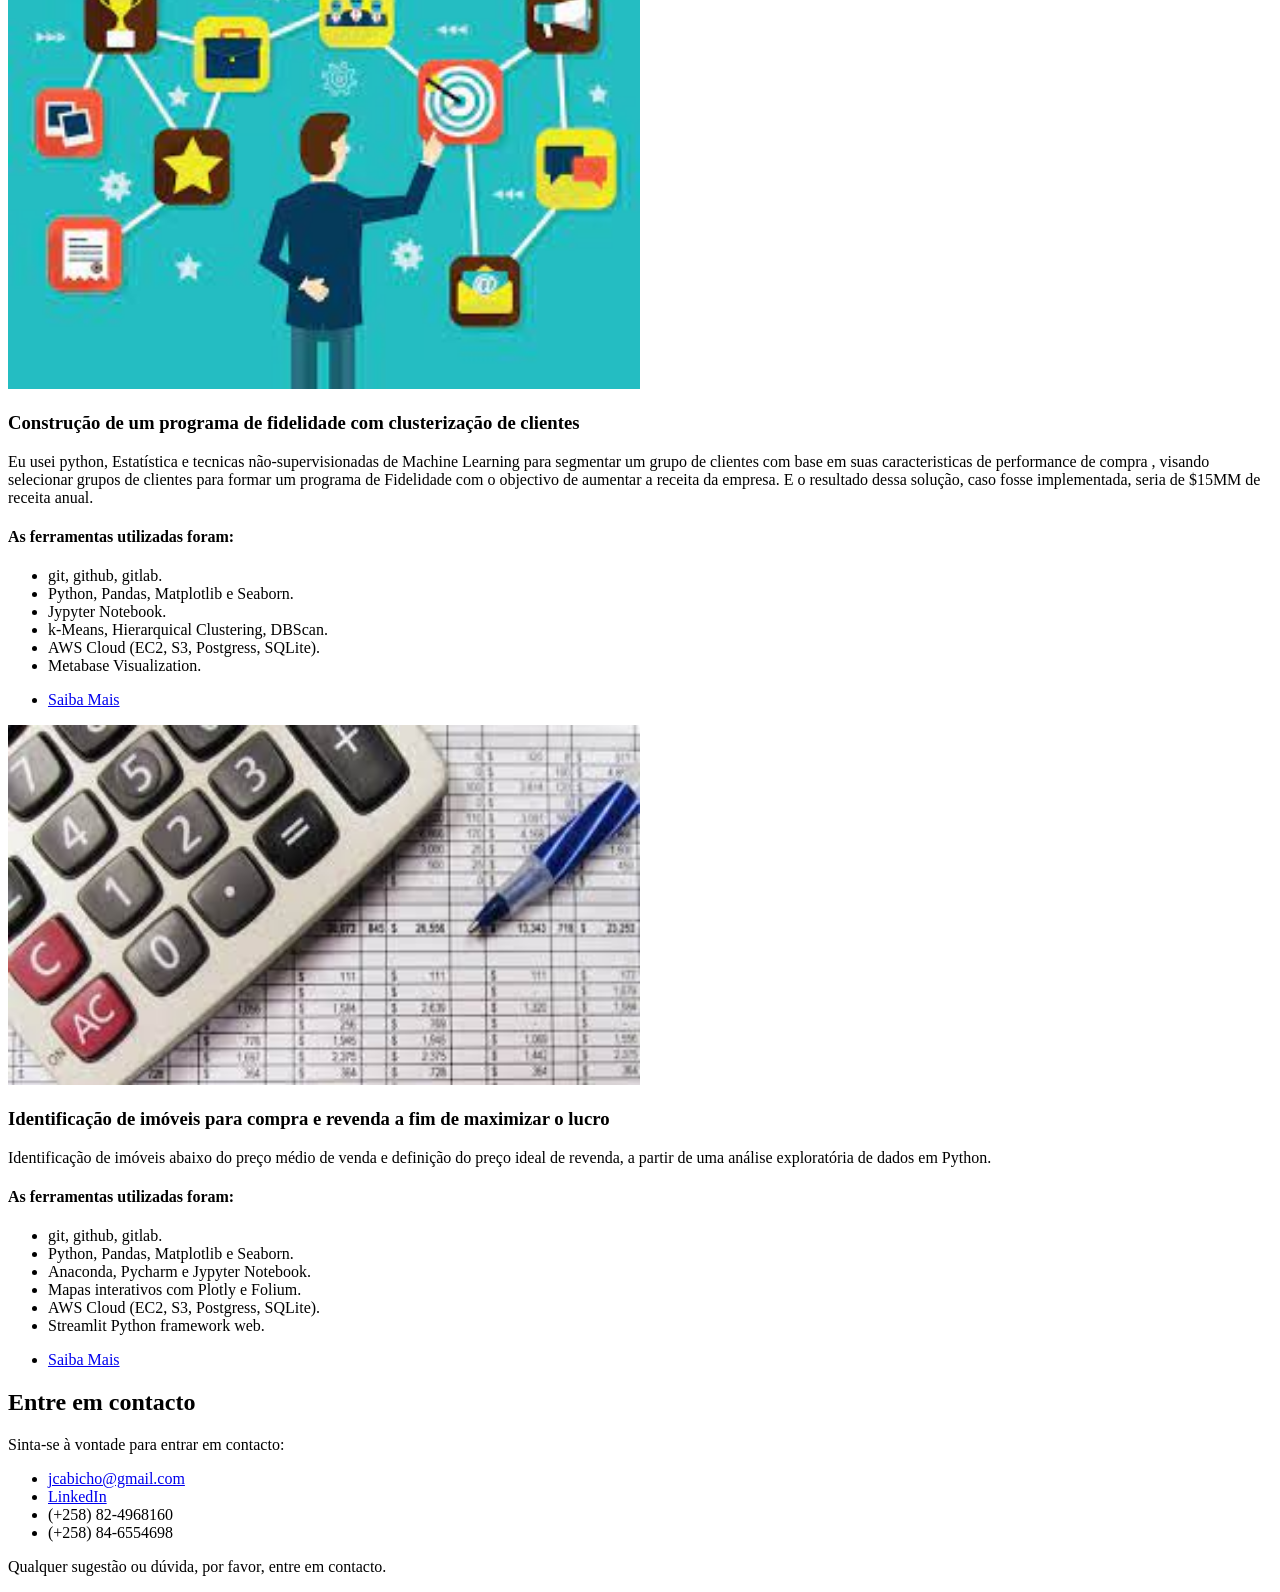
==== commit 6a1b54a0: "28.09 18:[36, 13], images/FlyTech_Aeronautica.jpg Segmentacao_de_Clientes_de_uma_Loja_Online and upd" ====
--- a/index.html
+++ b/index.html
@@ -148,7 +148,7 @@
 									<div class="posts">										
 										<!-- FlyTech_Aeronáutica -->
 										<article>
-											<a href="#" class="image"><img src="images/FlyTech_Aeronáutica.jpg" width="50%" height="30%" /></a>
+											<a href="#" class="image"><img src="images/FlyTech_Aeronautica.jpg" width="50%" height="30%" /></a>
 											<h2>Desafio do Negócio</h2>
 											<p><h3>Nos últimos 12 meses, a FlyTech identificou uma queda significativa nas vendas do modelo "FT-50 Executive", </h3> </p>
 											<p><h3>sua principal aeronave destinada ao público executivo, representando 35% da receita anual da empresa.</h3></p>
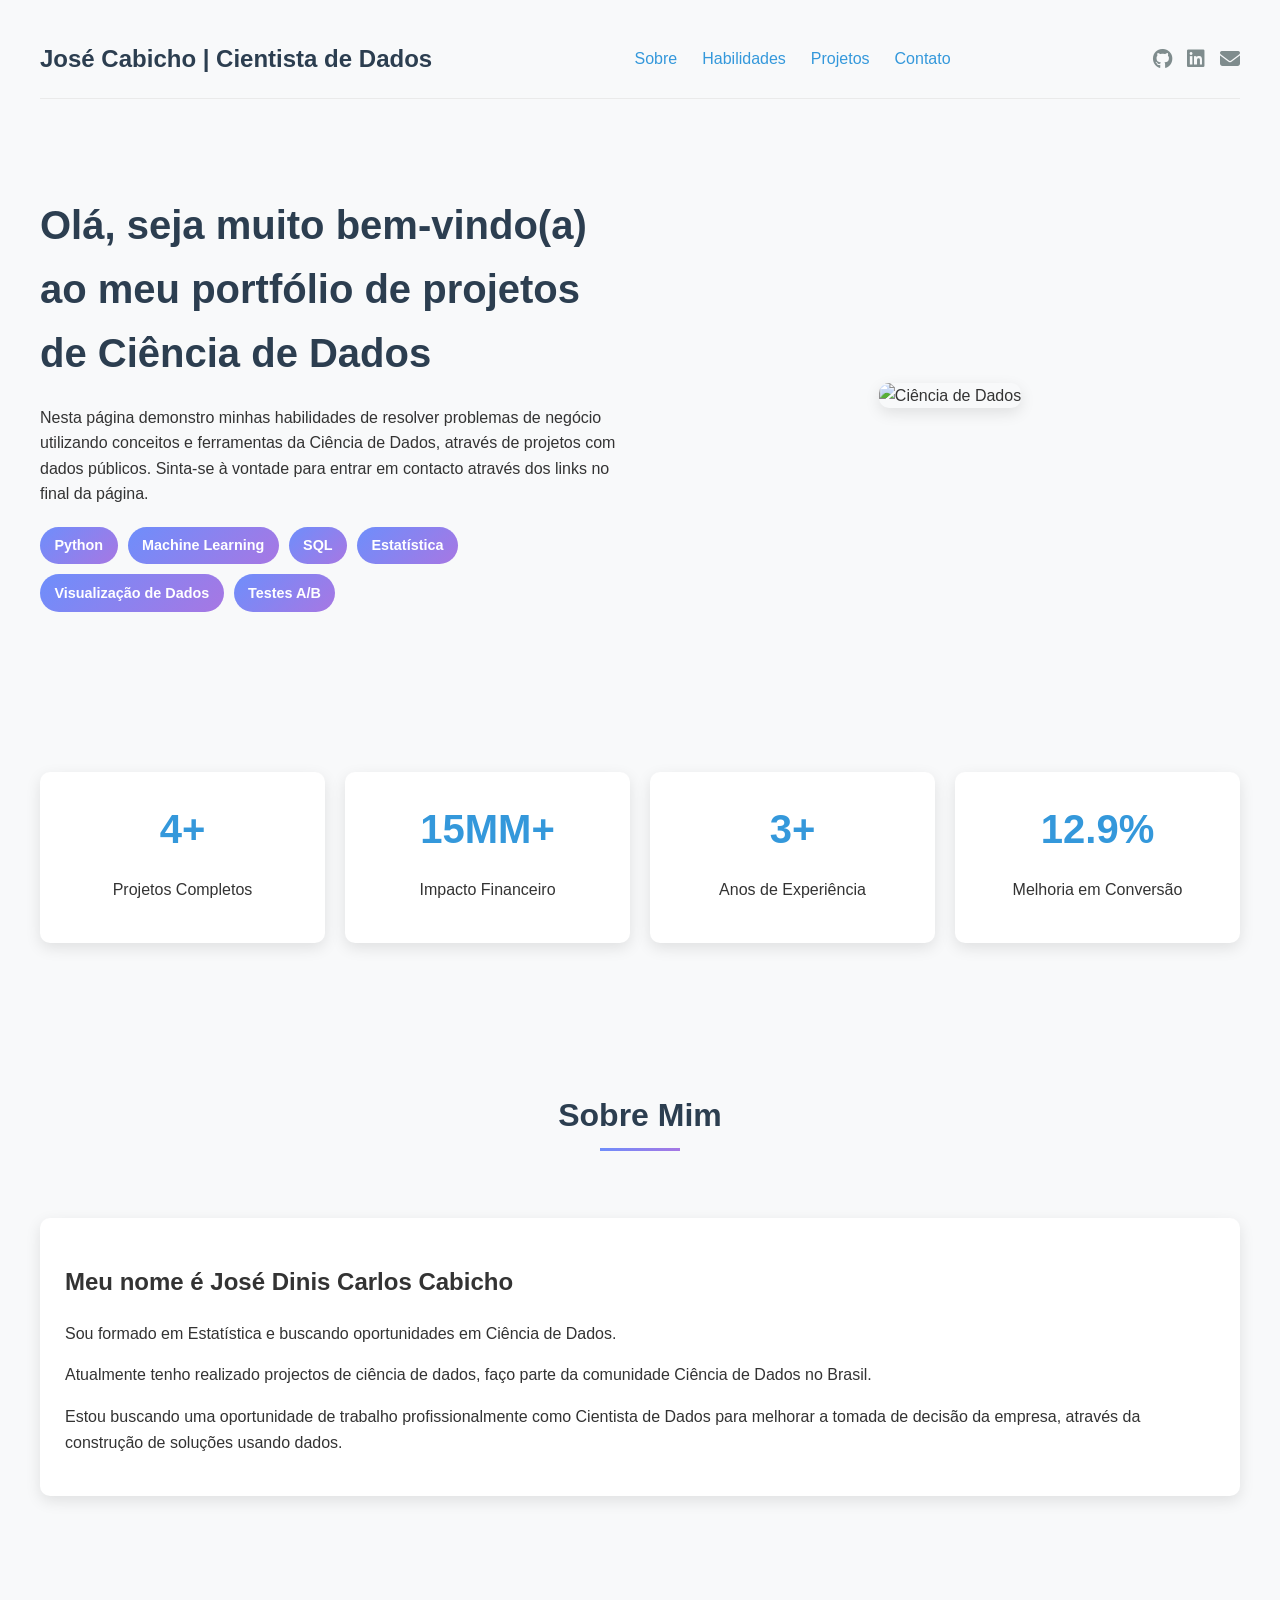
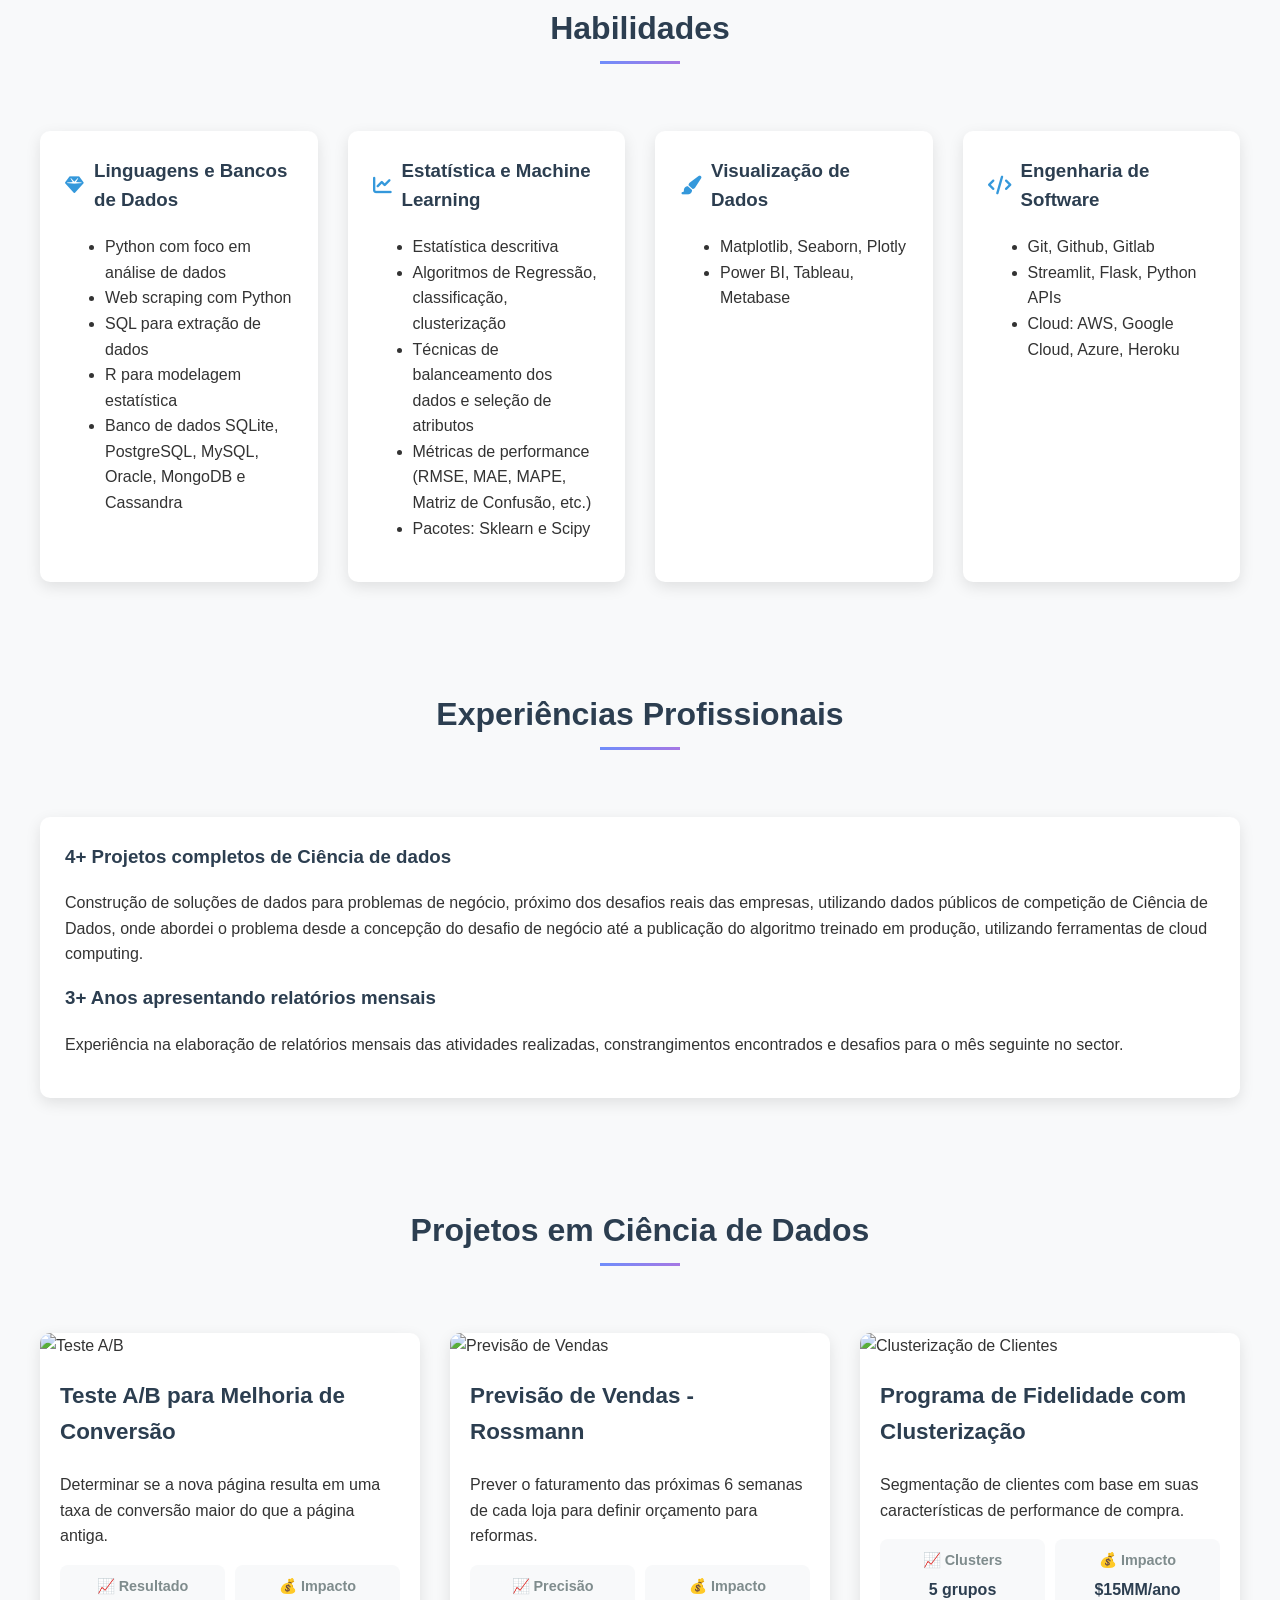
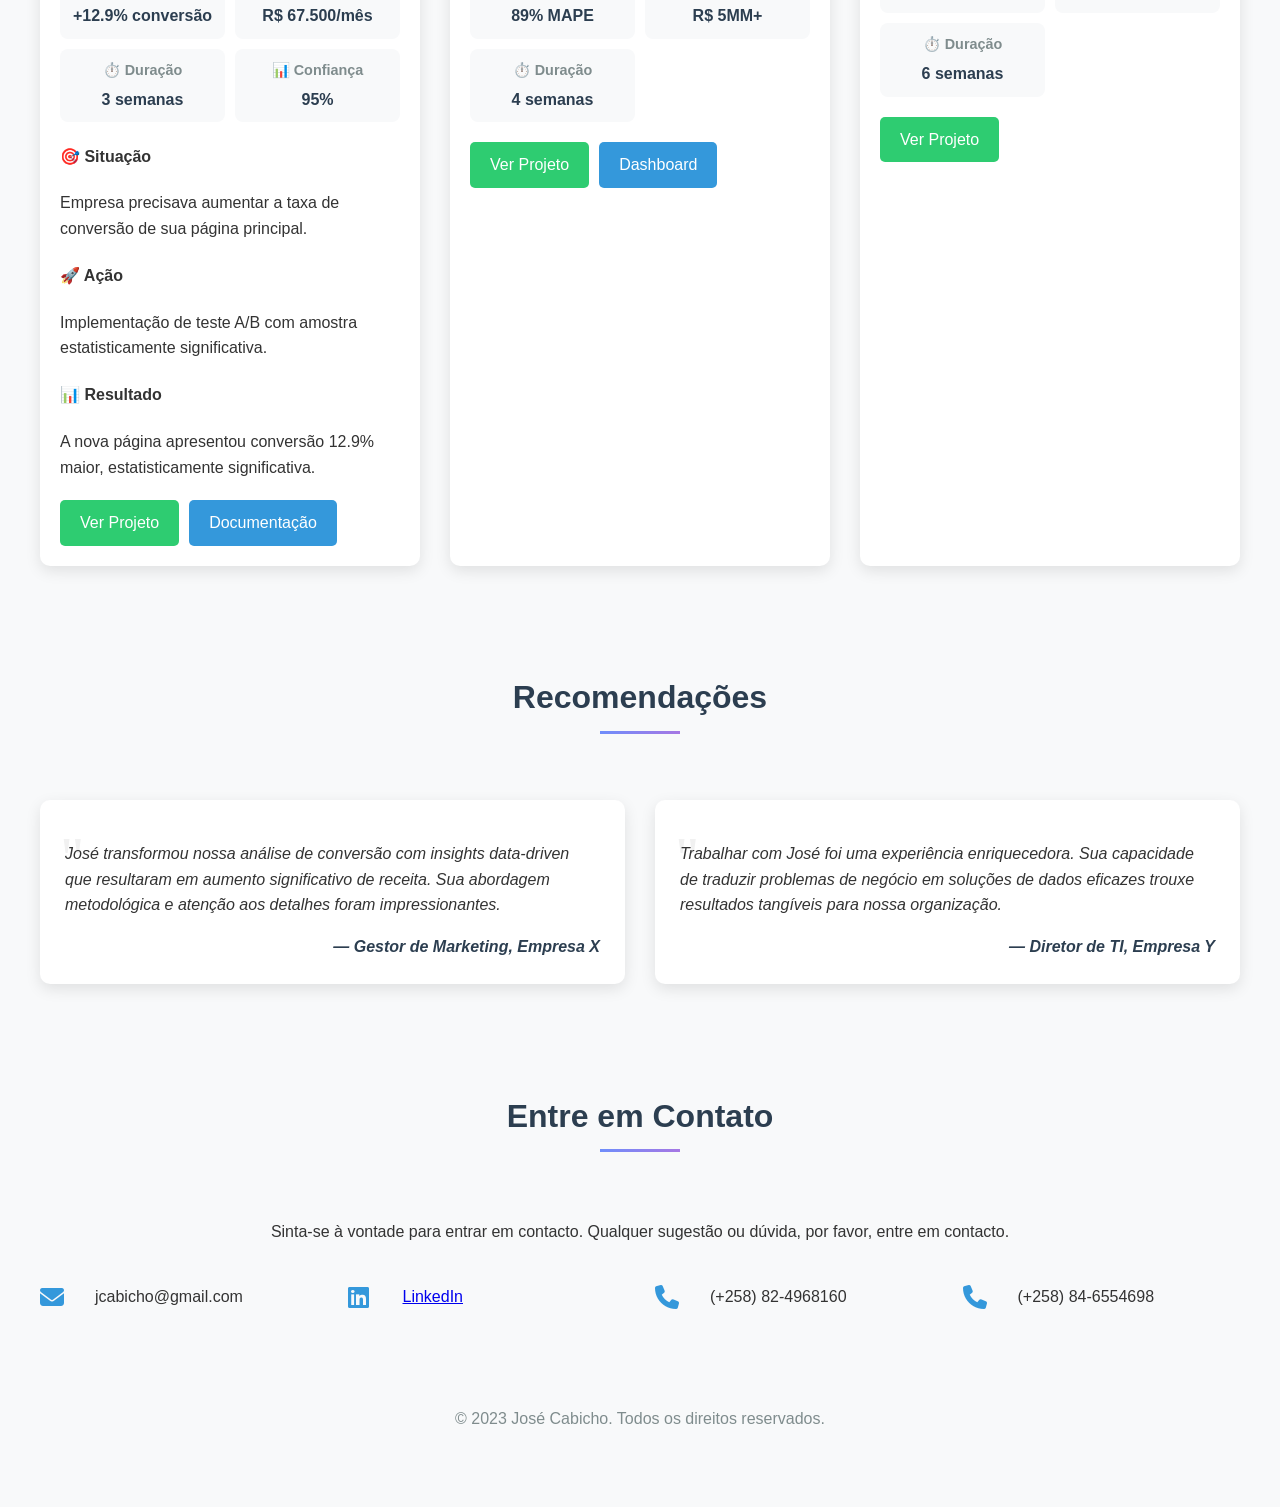
==== commit c8e9aa4b: "22.09 09:31, 🔨 Reestrutura index.html e update README.md" ====
--- a/index.html
+++ b/index.html
@@ -1,357 +1,662 @@
-<!DOCTYPE HTML>
-<!--
-	Editorial by HTML5 UP
-	html5up.net | @ajlkn
-	Free for personal and commercial use under the CCA 3.0 license (html5up.net/license)
--->
-<html>
-	<head>
-		<title>Portfólio de Ciência de Dados</title>
-		<meta charset="utf-8" />
-		<meta name="viewport" content="width=device-width, initial-scale=1, user-scalable=no" />
-		<link rel="stylesheet" href="assets/css/main.css" />
-	</head>
-	<body class="is-preload">
-
-		<!-- Wrapper -->
-			<div id="wrapper">
-
-				<!-- Main -->
-					<div id="main">
-						<div class="inner">
-
-							<!-- Header -->
-								<header id="header">
-									<a href="index.html" class="logo"><strong>Portfólio de projectos de </strong> Ciência de Dados</a>
-									<!--
-									<ul class="icons">
-										<li><a href="#" class="icon brands fa-twitter"><span class="label">Twitter</span></a></li>
-										<li><a href="#" class="icon brands fa-facebook-f"><span class="label">Facebook</span></a></li>
-										<li><a href="#" class="icon brands fa-snapchat-ghost"><span class="label">Snapchat</span></a></li>
-										<li><a href="#" class="icon brands fa-instagram"><span class="label">Instagram</span></a></li>
-										<li><a href="#" class="icon brands fa-medium-m"><span class="label">Medium</span></a></li>
-									</ul>
-									-->
-								</header>
-
-							<!-- Banner -->
-								<section id="banner">
-									<div class="content">
-										<header>
-											<h1>Ola, seja muito bem vindo(a) ao meu portfólio <br />
-												de projectos de Ciência de Dados.</h1>	
-										</header>
-										<p>Nesta página demostro minhas habilidades de resolver problemas de negócio utilizando conceitos e ferramentas da Ciência de Dados, através de projectos com dados públicos.<br/>
-										Mostrarei minhas experiências profissionais, habilidades, ferramentas e conceitos envolvendo a Ciência de Dados.<br/>Sinta-se à vontade para entrar em contacto através dos links no final da página.</p>
-										
-									</div>
-									<span class="image object">
-										<img src="images/cab02.jpg" alt="" srcset="cab02.jpeg  50w 2x"/>
-									</span>
-								</section>
-						<!-- Sobre mi -->
-						<section>
-							<header class="main">
-								<h1>Sobre mim</h1>
-							</header>
-
-							<!-- Content -->
-								<h2 id="content">Meu nome é José Dinis Carlos Cabicho</h2>
-								<p>sou formado em Estatística e buscando oportunidades em Ciência de Dados.</p>
-
-									<p> Actualmente tenho estudado análise de dados, faço parte da comunidade Ciência de dados em Brasil.
-									
-									<p>Estou buscando uma oportunidade de trabalho profissionalmente como Cientista de Dados para melhorar a tomanda de decisão da empresa, através da construção de soluções usando dados.</p>	
-						</section>
-							<!-- Section -->
-								<section>
-									<header class="major">
-										<h2>Habilidades</h2>
-									</header>
-									<div class="features">
-										<article>
-											<span class="icon fa-gem"></span>
-											<div class="content">
-												<h3>Linguagem de programação e banco de dados</h3>
-												<h4>Unordered</h4>
-												<ul>
-													<li>Python com foco em análise de dados.</li>
-													<li>Web scraping com Python.</li>
-													<li>SQL para extração de dados.</li>
-													<li>R para modelagem estatística.</li>
-													<li>Banco de dados SQlite, Postgre, MySQL, Oracle, Mongodd e Cassamdra.</li>
-												</ul>
-
-											</div>
-										</article>
-										<article>
-											<span class="icon solid fa-paper-plane"></span>
-											<div class="content">
-												<h3>Estatística e Machine Learning</h3>
-												<ul>
-													<li>Estatística descritiva (localização, dispersão, assimetria, kurtosis, densidade).</li>
-													<li>Algoritmos de Regressão, classificação, clusterização e “learn to rank”.</li>
-													<li>Técnicas de balanceamento dos dados, seleção de atributos e redução de dimensionalidade.</li>
-													<li>Metrica de performance dos algoritmos (RMSE, MAE, MAPE, Confusion Matrix, Precisão, Recall, Curva ROC, Curva Lift, AUC, Silhouette Score, DB-Index).</li>
-													<li>Pacotes de Machine Learning: Sklearn e Scipy .</li>
-												</ul>
-											</div>
-										</article>
-										<article>
-											<span class="icon solid fa-rocket"></span>
-											<div class="content">
-												<h3>Visualização de dados</h3>
-												<ul>
-													<li>Matplotlib, Seaborn, Plotly </li> <!-- e Bokeh.</li>
-													
-													<li>Power BI,  Tableau, Metabase e Looker.</li>
-													-->
-													
-												</ul>
-											</div>
-										</article>
-										<article>
-											<span class="icon solid fa-signal"></span>
-											<div class="content">
-												<h3>Engenharia de Software</h3>
-												<ul>
-													<li>git, Github, Gitlab, Cookiecutter, Virtual Environment, Docker e Kubernetes.</li>
-													<li>Streamlit, Flask, Python API´s.</li>
-													<li>Cloud Heroku, Aws Amazon e Google Cloud Platform (GCP) e Azure e DigitalOcenan.</li>
-												</ul>
-											</div>
-										</article>
-									</div>
-								</section>
-
-
-								<!-- Content Experiência-->
-								<section>
-									<header class="main">
-										<h1>Experiências Profissionais</h1>
-									</header>
-
-									<!-- Content -->
-										<h2 id="content">4+ Projectos completos de Ciência de dados</h2>
-										<p>Construção de soluções de dados para problemas de negócio, próximo dos desafios reais das empresas, utilizando dados públicos de competição de Ciência de Dados, onde abordei o problema desde a concepção do desafio de negócio até a publicação do algoritmo treinado em produção, utilizando ferramentas de cloud computing.</p>
-
-										<h2 id="content">3+ Anos apresentando relatorio mensais das actividades realizadas, constrangimentos encontradose e desafios para o mês seguinte no sector</h2>
-										<p>3+ Anos apresentando relatorio mensais das actividades realizadas, constrangimentos encontradose e desafios para o mês seguinte no sector.</p>
-
-								</section>
-
-							<!-- Section Projectos em Ciência de Dados -->
-								<section>
-									<header class="major">
-										<h2>Projectos em Ciência de Dados</h2>
-									</header>
-									<div class="posts">										
-										<!-- FlyTech_Aeronáutica -->
-										<article>
-											<a href="#" class="image"><img src="images/FlyTech_Aeronautica.jpg" width="50%" height="30%" /></a>
-											<h2>Desafio do Negócio</h2>
-											<p><h3>Nos últimos 12 meses, a FlyTech identificou uma queda significativa nas vendas do modelo "FT-50 Executive", </h3> </p>
-											<p><h3>sua principal aeronave destinada ao público executivo, representando 35% da receita anual da empresa.</h3></p>
-											<p><h3>Paralelamente, houve um aumento da taxa de churn de clientes corporativos que anteriormente demonstraram alta fidelidade à marca.</h3></p>
-											<!--
-											<p>Eu usei python, Estatística e tecnicas não-supervisionadas de Machine Learning para segmentar um grupo de clientes com base em suas caracteristicas de performance de compra , visando selecionar grupos de clientes para formar um programa de Fidelidade com o objectivo de aumentar a receita da empresa. E o resultado dessa solução, caso fosse implementada, seria de $15MM de receita anual.</p>
-											-->
-											<h4>As ferramentas utilizadas foram:</h4>
-												<ul>
-													<li>git, github.</li> <!-- , gitlab-->
-													<li>Jypyter Notebook.</li>
-													<li>Python,Streamlit</li>
-													<!-- 
-													<li>Python, Pandas, Matplotlib e Seaborn.</li>
-													-->
-													
-													<!--
-													<li>k-Means, Hierarquical Clustering, DBScan.</li>
-													<li>AWS Cloud (EC2, S3, Postgress, SQLite).</li>
-													<li>Metabase Visualization.</li>
-													-->
-												</ul>
-											<ul class="actions">
-												<li><a href="https://github.com/stick35em10/FlyTech_Aeronautica" class="button">Saiba Mais</a></li>
-											</ul>
-										</article>
-
-										<!-- teste A B -->
-										<article>
-											<a href="#" class="image"><img src="images/projds_fidelizacao_cliente.jpg" width="50%" height="30%" /></a>
-											<h3>Construção de um programa de fidelidade com clusterização de clientes</h3>
-											<p>Eu usei python, Estatística e tecnicas não-supervisionadas de Machine Learning para segmentar um grupo de clientes com base em suas caracteristicas de performance de compra , visando selecionar grupos de clientes para formar um programa de Fidelidade com o objectivo de aumentar a receita da empresa. E o resultado dessa solução, caso fosse implementada, seria de $15MM de receita anual.</p>
-											<h4>As ferramentas utilizadas foram:</h4>
-												<ul>
-													<li>git, github, gitlab.</li>
-													<li>Python, Pandas, Matplotlib e Seaborn.</li>
-													<li>Jypyter Notebook.</li>
-													<li>k-Means, Hierarquical Clustering, DBScan.</li>
-													<li>AWS Cloud (EC2, S3, Postgress, SQLite).</li>
-													<li>Metabase Visualization.</li>
-												</ul>
-											<ul class="actions">
-												<li><a href="https://github.com/stick35em10/Teste-A-B" class="button">Saiba Mais</a></li>
-											</ul>
-										</article>
-
-										<!-- Construção de um programa de fidelidade com clusterização de clientes -->
-										<article>
-											<a href="#" class="image"><img src="images/projds_fidelizacao_cliente.jpg" width="50%" height="30%" /></a>
-											<h3>Construção de um programa de fidelidade com clusterização de clientes</h3>
-											<p>Eu usei python, Estatística e tecnicas não-supervisionadas de Machine Learning para segmentar um grupo de clientes com base em suas caracteristicas de performance de compra , visando selecionar grupos de clientes para formar um programa de Fidelidade com o objectivo de aumentar a receita da empresa. E o resultado dessa solução, caso fosse implementada, seria de $15MM de receita anual.</p>
-											<h4>As ferramentas utilizadas foram:</h4>
-												<ul>
-													<li>git, github, gitlab.</li>
-													<li>Python, Pandas, Matplotlib e Seaborn.</li>
-													<li>Jypyter Notebook.</li>
-													<li>k-Means, Hierarquical Clustering, DBScan.</li>
-													<li>AWS Cloud (EC2, S3, Postgress, SQLite).</li>
-													<li>Metabase Visualization.</li>
-												</ul>
-											<ul class="actions">
-												<li><a href="https://github.com/cabicho/portfolio_projectos/tree/main/Segmentacao_de_Clientes_de_uma_Loja_Online" class="button">Saiba Mais</a></li>
-											</ul>
-										</article>
-
-										<!-- Construção de um programa de fidelidade com clusterização de clientes -->
-										<article>
-											<a href="#" class="image"><img src="images/projds_imoveis_01.jpg" width="50%" height="360w" alt="" /></a>
-											<h3>Identificação de imóveis para compra e revenda a fim de maximizar o lucro</h3>
-											<p>Identificação de imóveis abaixo do preço médio de venda e definição do preço ideal de revenda, a partir de uma análise exploratória de dados em Python.</p>
-											<h4>As ferramentas utilizadas foram:</h4>
-												<ul>
-													<li>git, github, gitlab.</li>
-													<li>Python, Pandas, Matplotlib e Seaborn.</li>
-													<li>Anaconda, Pycharm e Jypyter Notebook.</li>
-													<li>Mapas interativos com Plotly e Folium.</li>
-													<li>AWS Cloud (EC2, S3, Postgress, SQLite).</li>
-													<li>Streamlit Python framework web.</li>
-												</ul>
-											<ul class="actions">
-												<li><a href="#" class="button">Saiba Mais</a></li>
-											</ul>
-										</article>
-
-										<!--
-										<article>
-											<a href="#" class="image"><img src="images/pic03.jpg" alt="" /></a>
-											<h3>Tempus ullamcorper</h3>
-											<p>Aenean ornare velit lacus, ac varius enim lorem ullamcorper dolore. Proin aliquam facilisis ante interdum. Sed nulla amet lorem feugiat tempus aliquam.</p>
-											<ul class="actions">
-												<li><a href="#" class="button">More</a></li>
-											</ul>
-										</article>
-										<article>
-											<a href="#" class="image"><img src="images/pic04.jpg" alt="" /></a>
-											<h3>Sed etiam facilis</h3>
-											<p>Aenean ornare velit lacus, ac varius enim lorem ullamcorper dolore. Proin aliquam facilisis ante interdum. Sed nulla amet lorem feugiat tempus aliquam.</p>
-											<ul class="actions">
-												<li><a href="#" class="button">More</a></li>
-											</ul>
-										</article>
-										<article>
-											<a href="#" class="image"><img src="images/pic05.jpg" alt="" /></a>
-											<h3>Feugiat lorem aenean</h3>
-											<p>Aenean ornare velit lacus, ac varius enim lorem ullamcorper dolore. Proin aliquam facilisis ante interdum. Sed nulla amet lorem feugiat tempus aliquam.</p>
-											<ul class="actions">
-												<li><a href="#" class="button">More</a></li>
-											</ul>
-										</article>
-										<article>
-											<a href="#" class="image"><img src="images/pic06.jpg" alt="" /></a>
-											<h3>Amet varius aliquam</h3>
-											<p>Aenean ornare velit lacus, ac varius enim lorem ullamcorper dolore. Proin aliquam facilisis ante interdum. Sed nulla amet lorem feugiat tempus aliquam.</p>
-											<ul class="actions">
-												<li><a href="#" class="button">More</a></li>
-											</ul>
-										</article>
-									-->
-										<!-- teste A B -->
-										<!--
-										<article id="artigo-1-container">
-											<div>artigo-1-container</div>
-											 <div id="artigo-1-container"></div> 
-										 
-										</article> 
-										-->
-
-										<!-- teste A B -->
-										 <!--
-										<article id="artigo-2-container">
-											<div>artigo-2-container</div>
-											 <div id="artigo-2-container"></div>
-										 </article>
-										 -->
-									</div>
-								</section>
-								<!--
-								<section>
-									<header class="main">
-										<h1>Contacto</h1>
-									</header>
-										<h2 id="content">Sinta-se à vontade para entrar em contacto:</h2>
-										<h4>As ferramentas utilizadas foram:</h4>
-											<ul>
-												<li><b> LinkedIn: </b>https://www.linkedin.com/in/jose-cabicho-70a548211/</li>
-												
-												<li><b> Telefone/Whattsap:</b> +258824968160.</li>
-											</ul>
-										<h5>As ferramentas utilizadas foram</h5>
-								</section>
-							-->
-
-										<!-- Section -->
-										<section>
-											<header class="major">
-												<h2>Entre em contacto</h2>
-													</header>
-														<p>Sinta-se à vontade para entrar em contacto:</p>
-															<ul class="contact">
-																<li class="icon solid fa-envelope"><a href="#">jcabicho@gmail.com</a></li>
-																<li class="icon brands fa-linkedin"> <a href="https://www.linkedin.com/in/jose-cabicho-70a548211/">LinkedIn</a> </li>
-																<li class="icon solid fa-phone">(+258) 82-4968160</li>
-																<li class="icon solid fa-phone">(+258) 84-6554698</li>
-															</ul>
-														<p>Qualquer sugestão ou dúvida, por favor, entre em contacto.</p>
-										</section>
-							
-
-						</div>
-					</div>
-					
-				
-
-			</div>
-
-		<!-- Scripts -->
-			<script src="assets/js/jquery.min.js"></script>
-			<script src="assets/js/browser.min.js"></script>
-			<script src="assets/js/breakpoints.min.js"></script>
-			<script src="assets/js/util.js"></script>
-			<script src="assets/js/main.js"></script>
-			<script>
-				async function carregarArtigo(url, containerId) {
-					try {
-						const resposta = await fetch(url);
-						if (!resposta.ok) {
-							throw new Error(`Erro ao carregar artigo de ${url}: ${resposta.status}`);
-						}
-						const texto = await resposta.text();
-						document.getElementById(containerId).innerHTML = texto;
-					} catch (erro) {
-						console.error(`Erro ao carregar artigo de ${url}:`, erro);
-						document.getElementById(containerId).innerHTML = `<p>Erro ao carregar artigo.</p>`; // Trate o erro no HTML
-					}
-				}
-	
-				document.addEventListener('DOMContentLoaded', () => {
-					carregarArtigo('article/artigo_1.html', 'artigo-1-container');
-					carregarArtigo('article/artigo_2.html', 'artigo-2-container');
-					//carregarArtigo('article/artigo_3.html', 'artigo-3-container');
-					// Chame carregarArtigo() para cada artigo que você tiver
-				});
-			</script>
-
-	</body>
+<!DOCTYPE HTML>
+<html>
+	<head>
+		<title>Portfólio de Ciência de Dados - José Cabicho</title>
+		<meta charset="utf-8" />
+		<meta name="viewport" content="width=device-width, initial-scale=1, user-scalable=no" />
+		<link rel="stylesheet" href="https://cdnjs.cloudflare.com/ajax/libs/font-awesome/6.4.0/css/all.min.css">
+		<style>
+			/* Estilos gerais */
+			body {
+				font-family: 'Segoe UI', Tahoma, Geneva, Verdana, sans-serif;
+				line-height: 1.6;
+				color: #333;
+				background-color: #f8f9fa;
+				margin: 0;
+				padding: 0;
+			}
+			
+			.container {
+				max-width: 1200px;
+				margin: 0 auto;
+				padding: 20px;
+			}
+			
+			/* Header e Navegação */
+			.header {
+				display: flex;
+				justify-content: space-between;
+				align-items: center;
+				padding: 20px 0;
+				border-bottom: 1px solid #eaeaea;
+			}
+			
+			.logo {
+				font-size: 24px;
+				font-weight: bold;
+				color: #2c3e50;
+				text-decoration: none;
+			}
+			
+			.nav-links {
+				display: flex;
+				gap: 25px;
+			}
+			
+			.nav-links a {
+				color: #3498db;
+				text-decoration: none;
+				font-weight: 500;
+				transition: color 0.3s;
+			}
+			
+			.nav-links a:hover {
+				color: #2c3e50;
+			}
+			
+			.social-icons {
+				display: flex;
+				gap: 15px;
+			}
+			
+			.social-icons a {
+				color: #7f8c8d;
+				font-size: 20px;
+				transition: color 0.3s;
+			}
+			
+			.social-icons a:hover {
+				color: #3498db;
+			}
+			
+			/* Banner principal */
+			.banner {
+				display: flex;
+				align-items: center;
+				gap: 40px;
+				padding: 60px 0;
+			}
+			
+			.banner-content {
+				flex: 1;
+			}
+			
+			.banner-image {
+				flex: 1;
+				text-align: center;
+			}
+			
+			.banner-image img {
+				max-width: 100%;
+				border-radius: 10px;
+				box-shadow: 0 5px 15px rgba(0,0,0,0.1);
+			}
+			
+			h1 {
+				color: #2c3e50;
+				font-size: 2.5rem;
+				margin-bottom: 20px;
+			}
+			
+			.badges {
+				display: flex;
+				flex-wrap: wrap;
+				gap: 10px;
+				margin: 20px 0;
+			}
+			
+			.badge {
+				display: inline-block;
+				padding: 0.5em 1em;
+				background: linear-gradient(135deg, #6e8efb, #a777e3);
+				color: white;
+				border-radius: 20px;
+				font-size: 0.9em;
+				font-weight: bold;
+			}
+			
+			/* Seções */
+			.section {
+				padding: 40px 0;
+			}
+			
+			.section-header {
+				text-align: center;
+				margin-bottom: 40px;
+			}
+			
+			.section-header h2 {
+				color: #2c3e50;
+				font-size: 2rem;
+				position: relative;
+				display: inline-block;
+				padding-bottom: 10px;
+			}
+			
+			.section-header h2:after {
+				content: '';
+				position: absolute;
+				bottom: 0;
+				left: 50%;
+				transform: translateX(-50%);
+				width: 80px;
+				height: 3px;
+				background: linear-gradient(135deg, #6e8efb, #a777e3);
+			}
+			
+			/* Cards de projeto */
+			.projects {
+				display: grid;
+				grid-template-columns: repeat(auto-fit, minmax(300px, 1fr));
+				gap: 30px;
+			}
+			
+			.project-card {
+				background: white;
+				border-radius: 10px;
+				overflow: hidden;
+				box-shadow: 0 5px 15px rgba(0,0,0,0.1);
+				transition: transform 0.3s, box-shadow 0.3s;
+			}
+			
+			.project-card:hover {
+				transform: translateY(-5px);
+				box-shadow: 0 10px 25px rgba(0,0,0,0.15);
+			}
+			
+			.project-image {
+				width: 100%;
+				height: 200px;
+				object-fit: cover;
+			}
+			
+			.project-content {
+				padding: 20px;
+			}
+			
+			.project-title {
+				font-size: 1.4rem;
+				color: #2c3e50;
+				margin-top: 0;
+			}
+			
+			.project-metrics {
+				display: grid;
+				grid-template-columns: repeat(2, 1fr);
+				gap: 10px;
+				margin: 15px 0;
+			}
+			
+			.metric {
+				text-align: center;
+				padding: 10px;
+				background: #f8f9fa;
+				border-radius: 8px;
+			}
+			
+			.metric h4 {
+				margin: 0;
+				font-size: 0.9rem;
+				color: #7f8c8d;
+			}
+			
+			.metric p {
+				margin: 5px 0 0;
+				font-weight: bold;
+				color: #2c3e50;
+			}
+			
+			.project-links {
+				display: flex;
+				gap: 10px;
+				margin-top: 20px;
+			}
+			
+			.button {
+				display: inline-block;
+				padding: 10px 20px;
+				background: #3498db;
+				color: white;
+				border-radius: 5px;
+				text-decoration: none;
+				font-weight: 500;
+				transition: background 0.3s;
+			}
+			
+			.button.primary {
+				background: #2ecc71;
+			}
+			
+			.button:hover {
+				background: #2980b9;
+			}
+			
+			.button.primary:hover {
+				background: #27ae60;
+			}
+			
+			/* Habilidades */
+			.skills {
+				display: grid;
+				grid-template-columns: repeat(auto-fit, minmax(250px, 1fr));
+				gap: 30px;
+			}
+			
+			.skill-category {
+				background: white;
+				padding: 25px;
+				border-radius: 10px;
+				box-shadow: 0 5px 15px rgba(0,0,0,0.1);
+			}
+			
+			.skill-category h3 {
+				color: #2c3e50;
+				margin-top: 0;
+				display: flex;
+				align-items: center;
+				gap: 10px;
+			}
+			
+			.skill-category h3 i {
+				color: #3498db;
+			}
+			
+			/* Estatísticas */
+			.stats {
+				display: grid;
+				grid-template-columns: repeat(auto-fit, minmax(150px, 1fr));
+				gap: 20px;
+				margin: 40px 0;
+			}
+			
+			.stat {
+				text-align: center;
+				padding: 25px;
+				background: white;
+				border-radius: 10px;
+				box-shadow: 0 5px 15px rgba(0,0,0,0.1);
+			}
+			
+			.stat h3 {
+				font-size: 2.5rem;
+				margin: 0;
+				color: #3498db;
+			}
+			
+			/* Depoimentos */
+			.testimonials {
+				display: grid;
+				grid-template-columns: repeat(auto-fit, minmax(300px, 1fr));
+				gap: 30px;
+			}
+			
+			.testimonial {
+				background: white;
+				padding: 25px;
+				border-radius: 10px;
+				box-shadow: 0 5px 15px rgba(0,0,0,0.1);
+				position: relative;
+			}
+			
+			.testimonial:before {
+				content: '"';
+				font-size: 60px;
+				position: absolute;
+				top: 10px;
+				left: 20px;
+				color: #f1f1f1;
+				font-family: Georgia, serif;
+			}
+			
+			.testimonial p {
+				position: relative;
+				z-index: 1;
+				font-style: italic;
+			}
+			
+			.testimonial cite {
+				display: block;
+				margin-top: 15px;
+				font-weight: bold;
+				color: #2c3e50;
+				text-align: right;
+			}
+			
+			/* Contato */
+			.contact-info {
+				display: grid;
+				grid-template-columns: repeat(auto-fit, minmax(250px, 1fr));
+				gap: 30px;
+				margin-top: 40px;
+			}
+			
+			.contact-item {
+				display: flex;
+				align-items: center;
+				gap: 15px;
+			}
+			
+			.contact-item i {
+				font-size: 24px;
+				color: #3498db;
+				width: 40px;
+			}
+			
+			/* Responsividade */
+			@media (max-width: 768px) {
+				.banner {
+					flex-direction: column;
+				}
+				
+				.nav-links {
+					display: none;
+				}
+				
+				.project-metrics {
+					grid-template-columns: 1fr;
+				}
+			}
+		</style>
+	</head>
+	<body>
+		<div class="container">
+			<!-- Header -->
+			<header class="header">
+				<a href="index.html" class="logo">José Cabicho | Cientista de Dados</a>
+				<nav class="nav-links">
+					<a href="#sobre">Sobre</a>
+					<a href="#habilidades">Habilidades</a>
+					<a href="#projetos">Projetos</a>
+					<a href="#contato">Contato</a>
+				</nav>
+				<div class="social-icons">
+					<a href="https://github.com/cabicho"><i class="fab fa-github"></i></a>
+					<a href="https://www.linkedin.com/in/jose-cabicho-70a548211/"><i class="fab fa-linkedin"></i></a>
+					<a href="mailto:jcabicho@gmail.com"><i class="fas fa-envelope"></i></a>
+				</div>
+			</header>
+
+			<!-- Banner Principal -->
+			<section class="banner">
+				<div class="banner-content">
+					<h1>Olá, seja muito bem-vindo(a) ao meu portfólio de projetos de Ciência de Dados</h1>
+					<p>Nesta página demonstro minhas habilidades de resolver problemas de negócio utilizando conceitos e ferramentas da Ciência de Dados, através de projetos com dados públicos. Sinta-se à vontade para entrar em contacto através dos links no final da página.</p>
+					
+					<div class="badges">
+						<span class="badge">Python</span>
+						<span class="badge">Machine Learning</span>
+						<span class="badge">SQL</span>
+						<span class="badge">Estatística</span>
+						<span class="badge">Visualização de Dados</span>
+						<span class="badge">Testes A/B</span>
+					</div>
+				</div>
+				<div class="banner-image">
+					<img src="https://images.unsplash.com/photo-1551288049-bebda4e38f71?ixlib=rb-4.0.3&ixid=M3wxMjA3fDB8MHxwaG90by1wYWdlfHx8fGVufDB8fHx8fA%3D%3D&auto=format&fit=crop&w=600&q=80" alt="Ciência de Dados">
+				</div>
+			</section>
+
+			<!-- Métricas de Sucesso -->
+			<section class="section">
+				<div class="stats">
+					<div class="stat">
+						<h3>4+</h3>
+						<p>Projetos Completos</p>
+					</div>
+					<div class="stat">
+						<h3>15MM+</h3>
+						<p>Impacto Financeiro</p>
+					</div>
+					<div class="stat">
+						<h3>3+</h3>
+						<p>Anos de Experiência</p>
+					</div>
+					<div class="stat">
+						<h3>12.9%</h3>
+						<p>Melhoria em Conversão</p>
+					</div>
+				</div>
+			</section>
+
+			<!-- Sobre Mim -->
+			<section id="sobre" class="section">
+				<div class="section-header">
+					<h2>Sobre Mim</h2>
+				</div>
+				<div class="skill-category">
+					<h2>Meu nome é José Dinis Carlos Cabicho</h2>
+					<p>Sou formado em Estatística e buscando oportunidades em Ciência de Dados.</p>
+					<p>Atualmente tenho realizado projectos de ciência de dados, faço parte da comunidade Ciência de Dados no Brasil.</p>
+					<p>Estou buscando uma oportunidade de trabalho profissionalmente como Cientista de Dados para melhorar a tomada de decisão da empresa, através da construção de soluções usando dados.</p>
+				</div>
+			</section>
+
+			<!-- Habilidades -->
+			<section id="habilidades" class="section">
+				<div class="section-header">
+					<h2>Habilidades</h2>
+				</div>
+				<div class="skills">
+					<div class="skill-category">
+						<h3><i class="fas fa-gem"></i> Linguagens e Bancos de Dados</h3>
+						<ul>
+							<li>Python com foco em análise de dados</li>
+							<li>Web scraping com Python</li>
+							<li>SQL para extração de dados</li>
+							<li>R para modelagem estatística</li>
+							<li>Banco de dados SQLite, PostgreSQL, MySQL, Oracle, MongoDB e Cassandra</li>
+						</ul>
+					</div>
+					<div class="skill-category">
+						<h3><i class="fas fa-chart-line"></i> Estatística e Machine Learning</h3>
+						<ul>
+							<li>Estatística descritiva</li>
+							<li>Algoritmos de Regressão, classificação, clusterização</li>
+							<li>Técnicas de balanceamento dos dados e seleção de atributos</li>
+							<li>Métricas de performance (RMSE, MAE, MAPE, Matriz de Confusão, etc.)</li>
+							<li>Pacotes: Sklearn e Scipy</li>
+						</ul>
+					</div>
+					<div class="skill-category">
+						<h3><i class="fas fa-paint-brush"></i> Visualização de Dados</h3>
+						<ul>
+							<li>Matplotlib, Seaborn, Plotly</li>
+							<li>Power BI, Tableau, Metabase</li>
+						</ul>
+					</div>
+					<div class="skill-category">
+						<h3><i class="fas fa-code"></i> Engenharia de Software</h3>
+						<ul>
+							<li>Git, Github, Gitlab</li>
+							<li>Streamlit, Flask, Python APIs</li>
+							<li>Cloud: AWS, Google Cloud, Azure, Heroku</li>
+						</ul>
+					</div>
+				</div>
+			</section>
+
+			<!-- Experiência Profissional -->
+			<section class="section">
+				<div class="section-header">
+					<h2>Experiências Profissionais</h2>
+				</div>
+				<div class="skill-category">
+					<h3>4+ Projetos completos de Ciência de dados</h3>
+					<p>Construção de soluções de dados para problemas de negócio, próximo dos desafios reais das empresas, utilizando dados públicos de competição de Ciência de Dados, onde abordei o problema desde a concepção do desafio de negócio até a publicação do algoritmo treinado em produção, utilizando ferramentas de cloud computing.</p>
+					
+					<h3>3+ Anos apresentando relatórios mensais</h3>
+					<p>Experiência na elaboração de relatórios mensais das atividades realizadas, constrangimentos encontrados e desafios para o mês seguinte no sector.</p>
+				</div>
+			</section>
+
+			<!-- Projetos -->
+			<section id="projetos" class="section">
+				<div class="section-header">
+					<h2>Projetos em Ciência de Dados</h2>
+				</div>
+				<div class="projects">
+					<!-- Projeto 1: Teste A/B -->
+					<div class="project-card">
+						<img class="project-image" src="https://images.unsplash.com/photo-1563013544-824ae1b704d3?ixlib=rb-4.0.3&ixid=M3wxMjA3fDB8MHxwaG90by1wYWdlfHx8fGVufDB8fHx8fA%3D%3D&auto=format&fit=crop&w=600&q=80" alt="Teste A/B">
+						<div class="project-content">
+							<h3 class="project-title">Teste A/B para Melhoria de Conversão</h3>
+							<p>Determinar se a nova página resulta em uma taxa de conversão maior do que a página antiga.</p>
+							
+							<div class="project-metrics">
+								<div class="metric">
+									<h4>📈 Resultado</h4>
+									<p>+12.9% conversão</p>
+								</div>
+								<div class="metric">
+									<h4>💰 Impacto</h4>
+									<p>R$ 67.500/mês</p>
+								</div>
+								<div class="metric">
+									<h4>⏱️ Duração</h4>
+									<p>3 semanas</p>
+								</div>
+								<div class="metric">
+									<h4>📊 Confiança</h4>
+									<p>95%</p>
+								</div>
+							</div>
+							
+							<div class="project-story">
+								<h4>🎯 Situação</h4>
+								<p>Empresa precisava aumentar a taxa de conversão de sua página principal.</p>
+								
+								<h4>🚀 Ação</h4>
+								<p>Implementação de teste A/B com amostra estatisticamente significativa.</p>
+								
+								<h4>📊 Resultado</h4>
+								<p>A nova página apresentou conversão 12.9% maior, estatisticamente significativa.</p>
+							</div>
+							
+							<div class="project-links">
+								<a href="https://github.com/stick35em10/Teste-A-B" class="button primary">Ver Projeto</a>
+								<a href="#" class="button">Documentação</a>
+							</div>
+						</div>
+					</div>
+					
+					<!-- Projeto 2: Previsão de Vendas -->
+					<div class="project-card">
+						<img class="project-image" src="https://images.unsplash.com/photo-1553413077-190dd305871c?ixlib=rb-4.0.3&ixid=M3wxMjA3fDB8MHxwaG90by1wYWdlfHx8fGVufDB8fHx8fA%3D%3D&auto=format&fit=crop&w=600&q=80" alt="Previsão de Vendas">
+						<div class="project-content">
+							<h3 class="project-title">Previsão de Vendas - Rossmann</h3>
+							<p>Prever o faturamento das próximas 6 semanas de cada loja para definir orçamento para reformas.</p>
+							
+							<div class="project-metrics">
+								<div class="metric">
+									<h4>📈 Precisão</h4>
+									<p>89% MAPE</p>
+								</div>
+								<div class="metric">
+									<h4>💰 Impacto</h4>
+									<p>R$ 5MM+</p>
+								</div>
+								<div class="metric">
+									<h4>⏱️ Duração</h4>
+									<p>4 semanas</p>
+								</div>
+							</div>
+							
+							<div class="project-links">
+								<a href="https://github.com/cabicho/ds_in_deploy" class="button primary">Ver Projeto</a>
+								<a href="#" class="button">Dashboard</a>
+							</div>
+						</div>
+					</div>
+					
+					<!-- Projeto 3: Clusterização de Clientes -->
+					<div class="project-card">
+						<img class="project-image" src="https://images.unsplash.com/photo-1553484771-11998c592b9c?ixlib=rb-4.0.3&ixid=M3wxMjA3fDB8MHxwaG90by1wYWdlfHx8fGVufDB8fHx8fA%3D%3D&auto=format&fit=crop&w=600&q=80" alt="Clusterização de Clientes">
+						<div class="project-content">
+							<h3 class="project-title">Programa de Fidelidade com Clusterização</h3>
+							<p>Segmentação de clientes com base em suas características de performance de compra.</p>
+							
+							<div class="project-metrics">
+								<div class="metric">
+									<h4>📈 Clusters</h4>
+									<p>5 grupos</p>
+								</div>
+								<div class="metric">
+									<h4>💰 Impacto</h4>
+									<p>$15MM/ano</p>
+								</div>
+								<div class="metric">
+									<h4>⏱️ Duração</h4>
+									<p>6 semanas</p>
+								</div>
+							</div>
+							
+							<div class="project-links">
+								<a href="https://github.com/cabicho/portfolio_projectos/tree/main/Segmentacao_de_Clientes_de_uma_Loja_Online" class="button primary">Ver Projeto</a>
+							</div>
+						</div>
+					</div>
+				</div>
+			</section>
+
+			<!-- Depoimentos -->
+			<section class="section">
+				<div class="section-header">
+					<h2>Recomendações</h2>
+				</div>
+				<div class="testimonials">
+					<div class="testimonial">
+						<p>José transformou nossa análise de conversão com insights data-driven que resultaram em aumento significativo de receita. Sua abordagem metodológica e atenção aos detalhes foram impressionantes.</p>
+						<cite>— Gestor de Marketing, Empresa X</cite>
+					</div>
+					<div class="testimonial">
+						<p>Trabalhar com José foi uma experiência enriquecedora. Sua capacidade de traduzir problemas de negócio em soluções de dados eficazes trouxe resultados tangíveis para nossa organização.</p>
+						<cite>— Diretor de TI, Empresa Y</cite>
+					</div>
+				</div>
+			</section>
+
+			<!-- Contato -->
+			<section id="contato" class="section">
+				<div class="section-header">
+					<h2>Entre em Contato</h2>
+				</div>
+				<p style="text-align: center;">Sinta-se à vontade para entrar em contacto. Qualquer sugestão ou dúvida, por favor, entre em contacto.</p>
+				
+				<div class="contact-info">
+					<div class="contact-item">
+						<i class="fas fa-envelope"></i>
+						<span>jcabicho@gmail.com</span>
+					</div>
+					<div class="contact-item">
+						<i class="fab fa-linkedin"></i>
+						<span><a href="https://www.linkedin.com/in/jose-cabicho-70a548211/">LinkedIn</a></span>
+					</div>
+					<div class="contact-item">
+						<i class="fas fa-phone"></i>
+						<span>(+258) 82-4968160</span>
+					</div>
+					<div class="contact-item">
+						<i class="fas fa-phone"></i>
+						<span>(+258) 84-6554698</span>
+					</div>
+				</div>
+			</section>
+
+			<footer style="text-align: center; padding: 40px 0; color: #7f8c8d;">
+				<p>© 2023 José Cabicho. Todos os direitos reservados.</p>
+			</footer>
+		</div>
+
+		<script>
+			// Script simples para suavizar a rolagem ao clicar nos links de navegação
+			document.querySelectorAll('a[href^="#"]').forEach(anchor => {
+				anchor.addEventListener('click', function (e) {
+					e.preventDefault();
+					document.querySelector(this.getAttribute('href')).scrollIntoView({
+						behavior: 'smooth'
+					});
+				});
+			});
+		</script>
+	</body>
 </html>
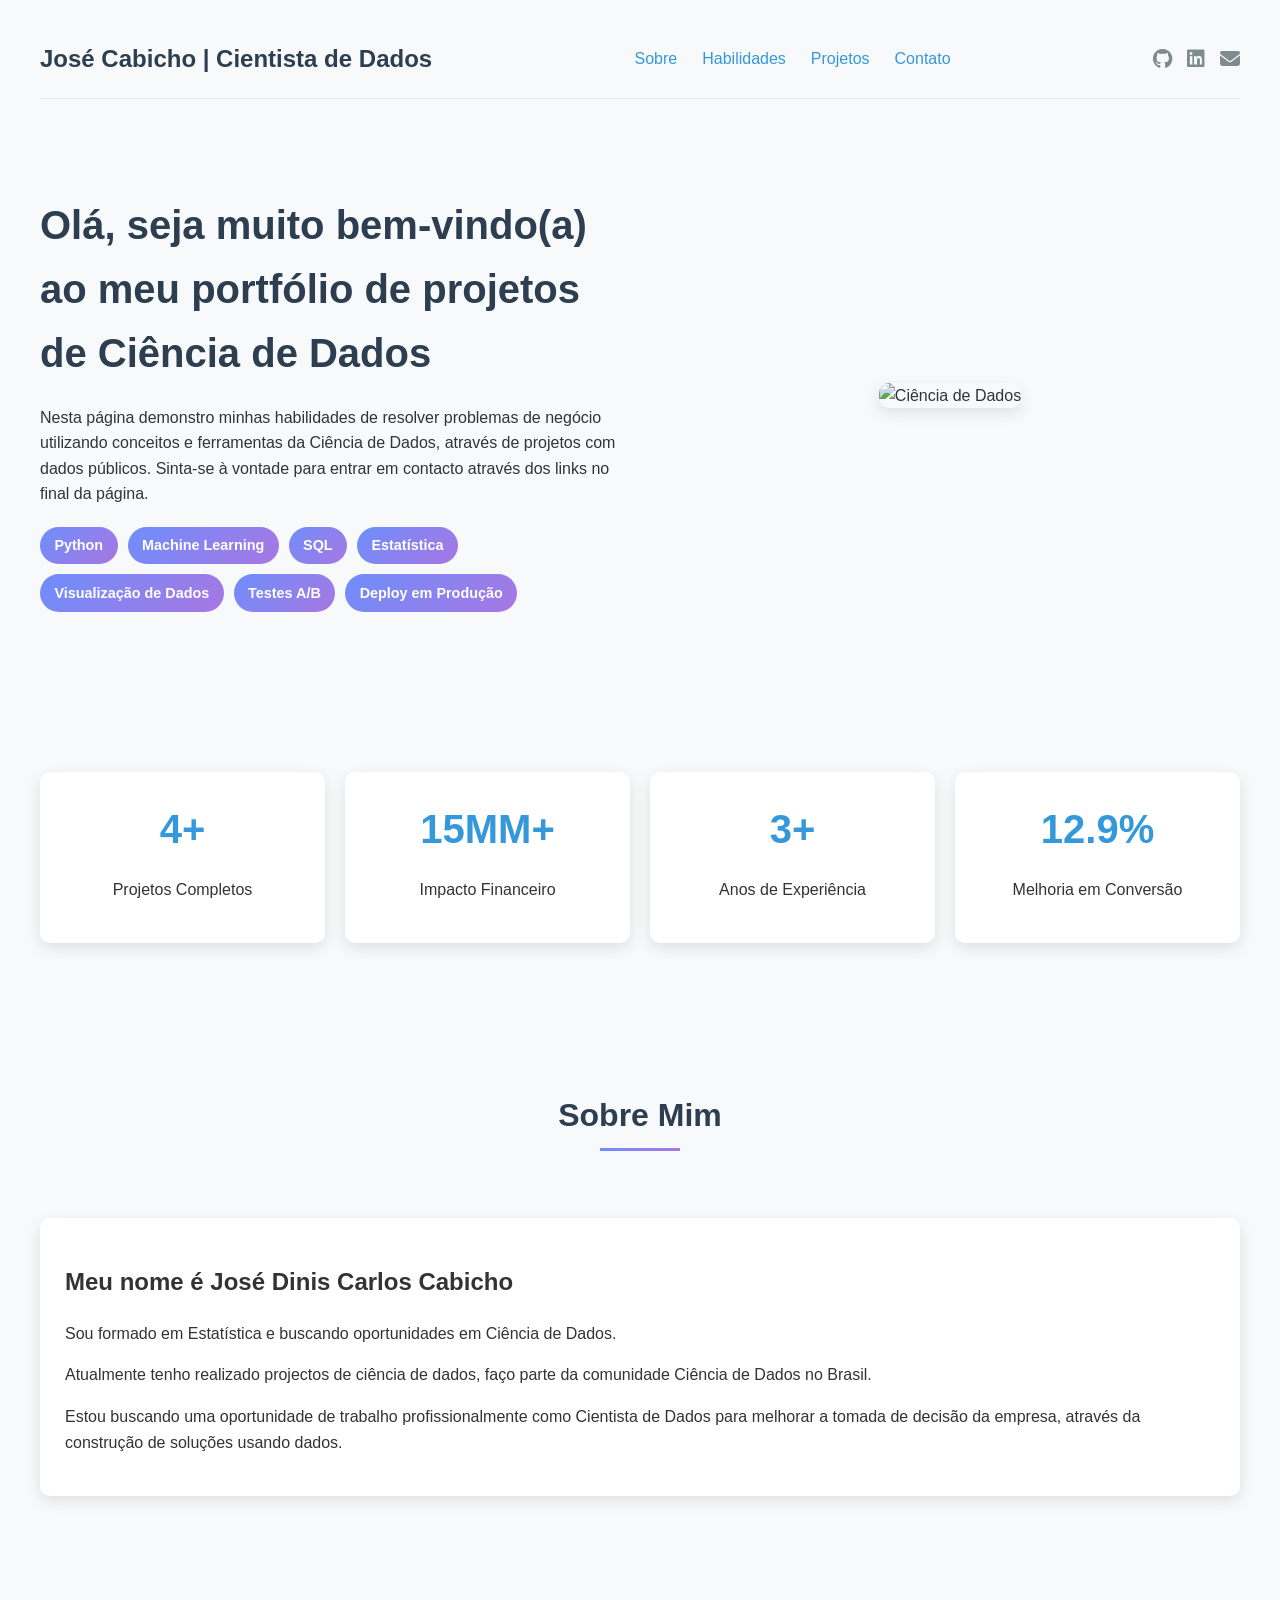
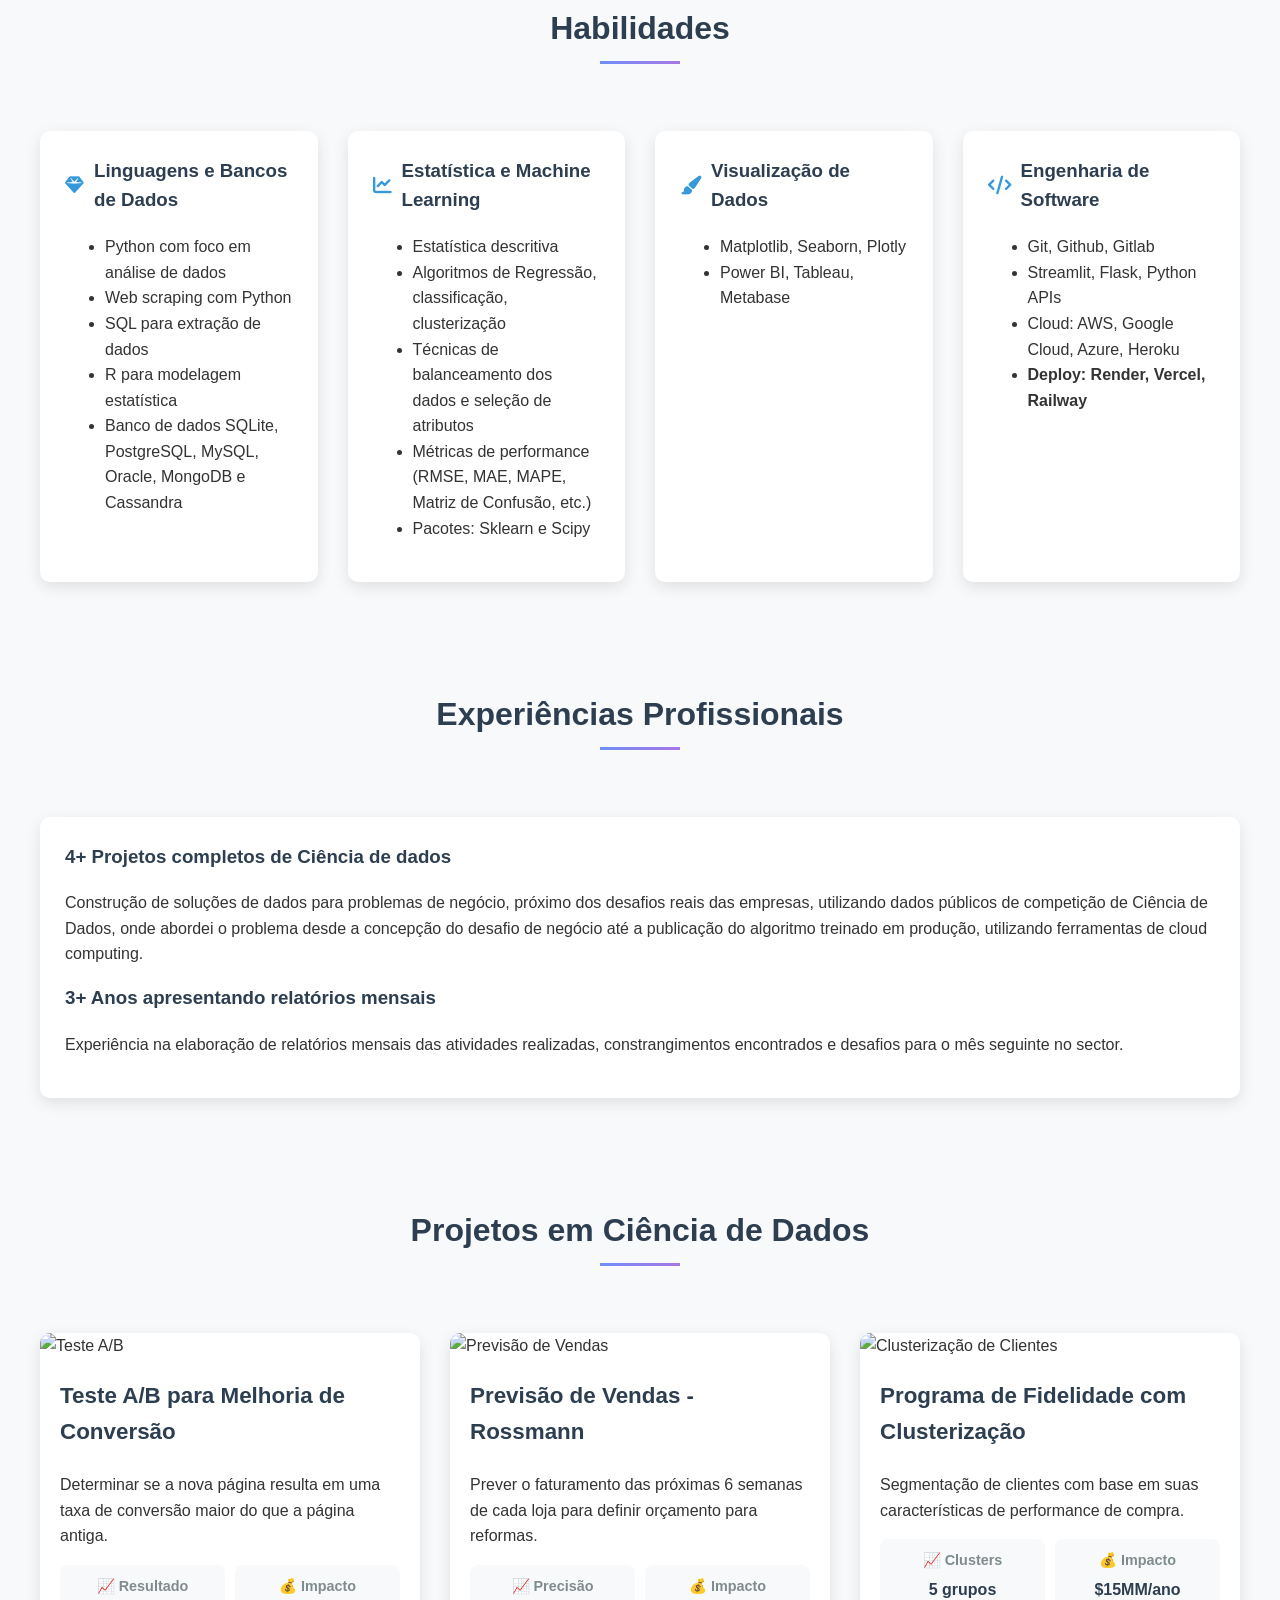
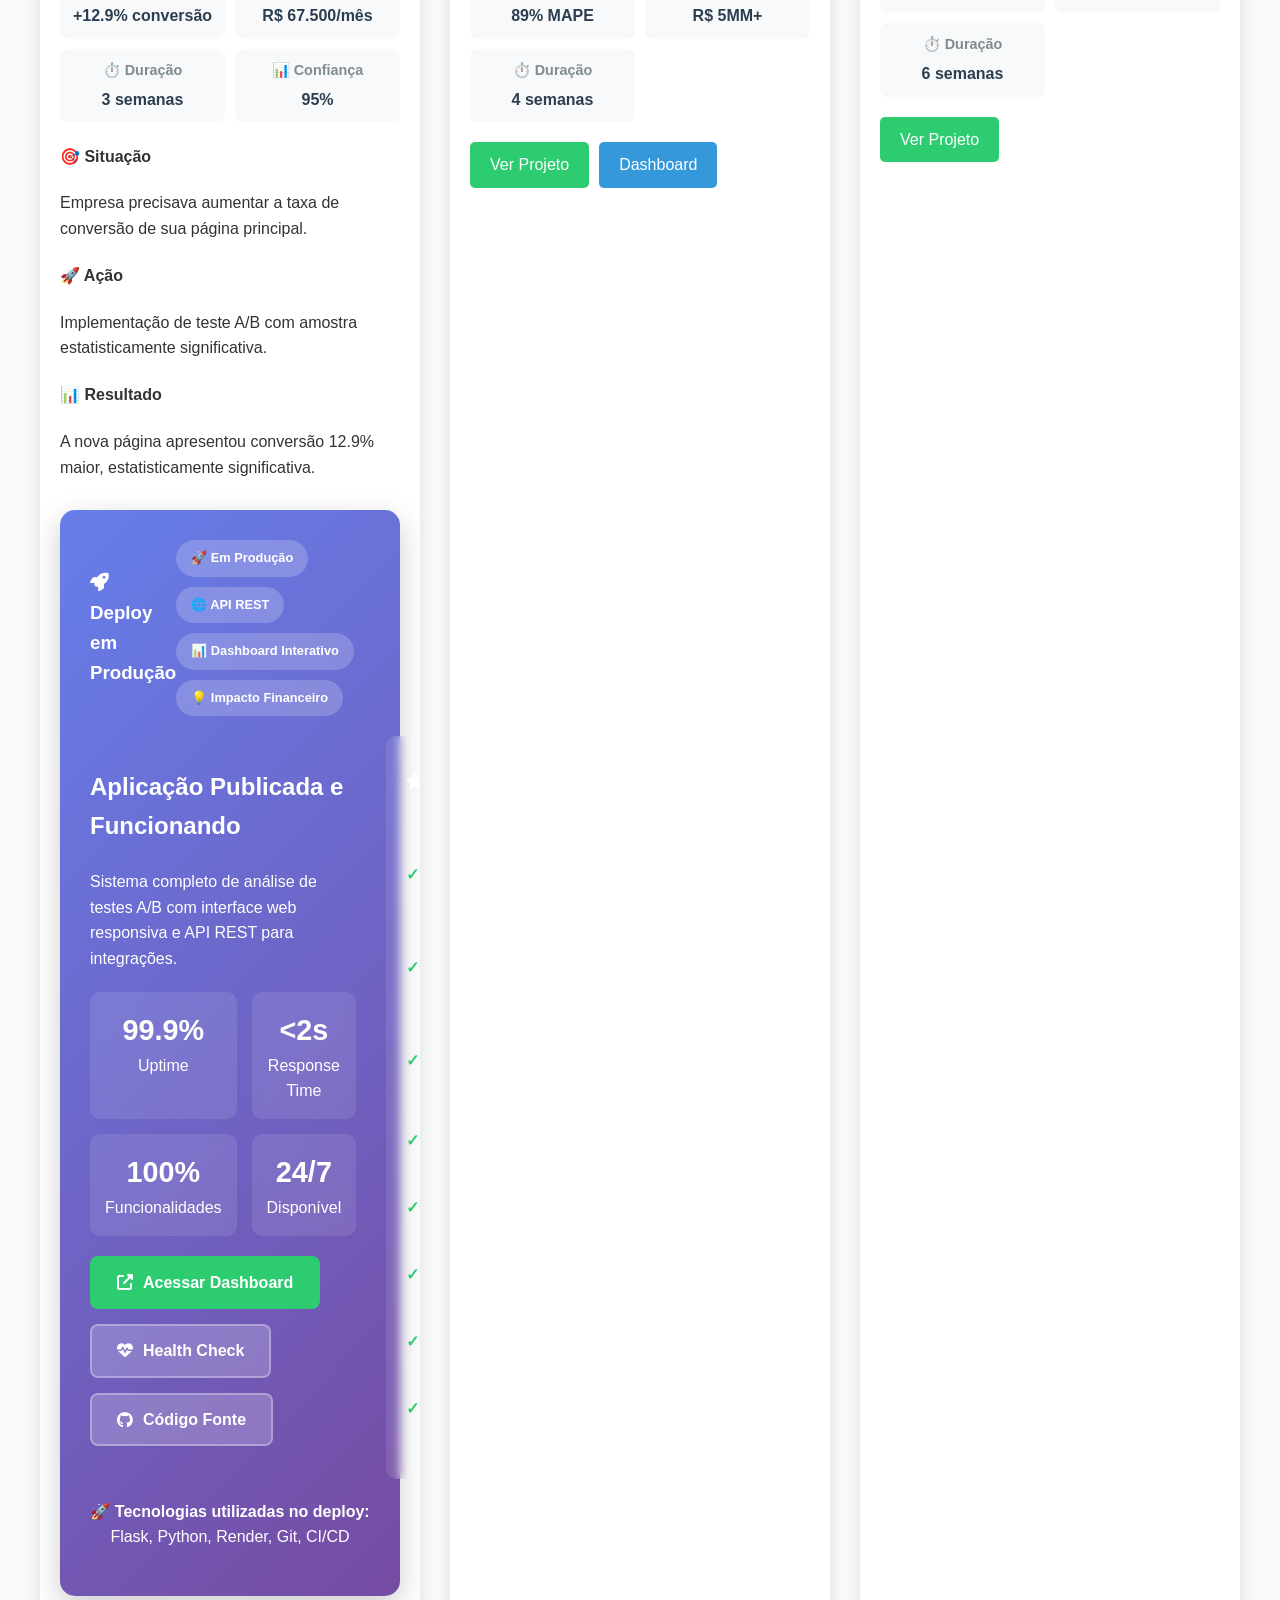
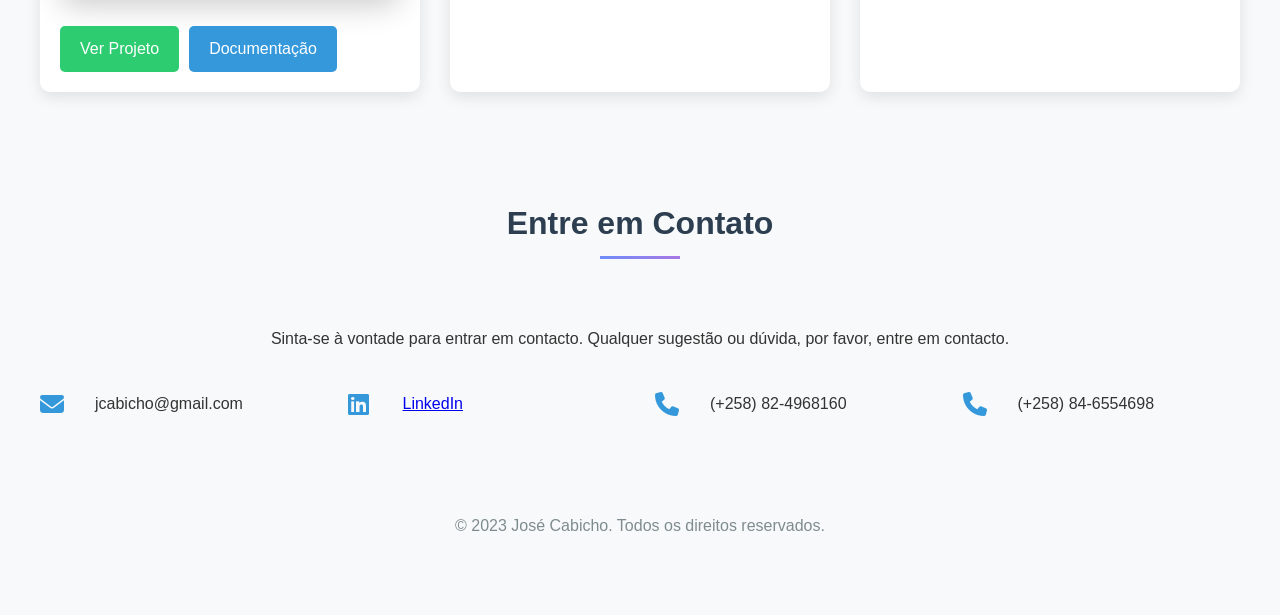
==== commit 93834aed: "🚀 feat: add production deployment section with live links and metrics for A/B test project" ====
--- a/index.html
+++ b/index.html
@@ -342,6 +342,141 @@
 				width: 40px;
 			}
 			
+			/* Novos estilos para a seção de deploy */
+			.deploy-section {
+				background: linear-gradient(135deg, #667eea 0%, #764ba2 100%);
+				color: white;
+				padding: 30px;
+				border-radius: 15px;
+				margin: 30px 0;
+				box-shadow: 0 10px 30px rgba(0,0,0,0.2);
+			}
+
+			.deploy-header {
+				display: flex;
+				align-items: center;
+				justify-content: space-between;
+				margin-bottom: 20px;
+			}
+
+			.deploy-badges {
+				display: flex;
+				gap: 10px;
+				flex-wrap: wrap;
+			}
+
+			.deploy-badge {
+				display: inline-block;
+				padding: 8px 15px;
+				background: rgba(255,255,255,0.2);
+				border-radius: 20px;
+				font-size: 0.8em;
+				font-weight: bold;
+				backdrop-filter: blur(10px);
+			}
+
+			.deploy-content {
+				display: grid;
+				grid-template-columns: 1fr 1fr;
+				gap: 30px;
+				align-items: center;
+			}
+
+			.deploy-info h3 {
+				margin-top: 0;
+				font-size: 1.5rem;
+			}
+
+			.deploy-stats {
+				display: grid;
+				grid-template-columns: repeat(2, 1fr);
+				gap: 15px;
+				margin: 20px 0;
+			}
+
+			.deploy-stat {
+				background: rgba(255,255,255,0.1);
+				padding: 15px;
+				border-radius: 10px;
+				text-align: center;
+				backdrop-filter: blur(5px);
+			}
+
+			.deploy-stat .number {
+				font-size: 1.8rem;
+				font-weight: bold;
+				display: block;
+			}
+
+			.deploy-links {
+				display: flex;
+				gap: 15px;
+				margin-top: 20px;
+				flex-wrap: wrap;
+			}
+
+			.deploy-button {
+				display: inline-flex;
+				align-items: center;
+				gap: 10px;
+				padding: 12px 25px;
+				background: rgba(255,255,255,0.2);
+				color: white;
+				text-decoration: none;
+				border-radius: 8px;
+				font-weight: 600;
+				transition: all 0.3s;
+				backdrop-filter: blur(10px);
+				border: 2px solid rgba(255,255,255,0.3);
+			}
+
+			.deploy-button:hover {
+				background: rgba(255,255,255,0.3);
+				transform: translateY(-2px);
+				box-shadow: 0 5px 15px rgba(0,0,0,0.2);
+			}
+
+			.deploy-button.primary {
+				background: #2ecc71;
+				border-color: #2ecc71;
+			}
+
+			.deploy-button.primary:hover {
+				background: #27ae60;
+				border-color: #27ae60;
+			}
+
+			.deploy-features {
+				background: rgba(255,255,255,0.1);
+				padding: 20px;
+				border-radius: 10px;
+				backdrop-filter: blur(5px);
+			}
+
+			.deploy-features h4 {
+				margin-top: 0;
+				display: flex;
+				align-items: center;
+				gap: 10px;
+			}
+
+			.feature-list {
+				list-style: none;
+				padding: 0;
+			}
+
+			.feature-list li {
+				padding: 8px 0;
+				display: flex;
+				align-items: center;
+				gap: 10px;
+			}
+
+			.feature-list li:before {
+				content: "✓";
+				color: #2ecc71;
+				font-weight: bold;
+			}
 			/* Responsividade */
 			@media (max-width: 768px) {
 				.banner {
@@ -355,7 +490,20 @@
 				.project-metrics {
 					grid-template-columns: 1fr;
 				}
-			}
+				/* Responsividade para a seção de deploy */
+				.deploy-content {
+					grid-template-columns: 1fr;
+				}
+				
+				.deploy-stats {
+					grid-template-columns: 1fr;
+				}
+				
+				.deploy-links {
+					flex-direction: column;
+				}
+			}
+
 		</style>
 	</head>
 	<body>
@@ -389,6 +537,7 @@
 						<span class="badge">Estatística</span>
 						<span class="badge">Visualização de Dados</span>
 						<span class="badge">Testes A/B</span>
+						<span class="badge">Deploy em Produção</span>
 					</div>
 				</div>
 				<div class="banner-image">
@@ -470,6 +619,7 @@
 							<li>Git, Github, Gitlab</li>
 							<li>Streamlit, Flask, Python APIs</li>
 							<li>Cloud: AWS, Google Cloud, Azure, Heroku</li>
+							<li><strong>Deploy: Render, Vercel, Railway</strong></li>
 						</ul>
 					</div>
 				</div>
@@ -531,7 +681,75 @@
 								<h4>📊 Resultado</h4>
 								<p>A nova página apresentou conversão 12.9% maior, estatisticamente significativa.</p>
 							</div>
-							
+							<!-- NOVA SEÇÃO: DEPLOY EM PRODUÇÃO -->
+							<div class="deploy-section">
+								<div class="deploy-header">
+									<h3><i class="fas fa-rocket"></i> Deploy em Produção</h3>
+									<div class="deploy-badges">
+										<span class="deploy-badge">🚀 Em Produção</span>
+										<span class="deploy-badge">🌐 API REST</span>
+										<span class="deploy-badge">📊 Dashboard Interativo</span>
+										<span class="deploy-badge">💡 Impacto Financeiro</span>
+									</div>
+								</div>
+								
+								<div class="deploy-content">
+									<div class="deploy-info">
+										<h3>Aplicação Publicada e Funcionando</h3>
+										<p>Sistema completo de análise de testes A/B com interface web responsiva e API REST para integrações.</p>
+										
+										<div class="deploy-stats">
+											<div class="deploy-stat">
+												<span class="number">99.9%</span>
+												<span>Uptime</span>
+											</div>
+											<div class="deploy-stat">
+												<span class="number">&lt;2s</span>
+												<span>Response Time</span>
+											</div>
+											<div class="deploy-stat">
+												<span class="number">100%</span>
+												<span>Funcionalidades</span>
+											</div>
+											<div class="deploy-stat">
+												<span class="number">24/7</span>
+												<span>Disponível</span>
+											</div>
+										</div>
+										
+										<div class="deploy-links">
+											<a href="https://teste-ab-dashboard.onrender.com" class="deploy-button primary" target="_blank">
+												<i class="fas fa-external-link-alt"></i> Acessar Dashboard
+											</a>
+											<a href="https://teste-ab-dashboard.onrender.com/health" class="deploy-button" target="_blank">
+												<i class="fas fa-heartbeat"></i> Health Check
+											</a>
+											<a href="https://github.com/stick35em10/Teste-A-B" class="deploy-button" target="_blank">
+												<i class="fab fa-github"></i> Código Fonte
+											</a>
+										</div>
+									</div>
+									
+									<div class="deploy-features">
+										<h4><i class="fas fa-star"></i> Funcionalidades Implementadas</h4>
+										<ul class="feature-list">
+											<li>Análise estatística completa de testes A/B</li>
+											<li>Cálculo automático do impacto financeiro</li>
+											<li>Visualizações gráficas interativas</li>
+											<li>API REST para integração</li>
+											<li>Interface web responsiva</li>
+											<li>Deploy contínuo automático</li>
+											<li>Monitoramento de saúde do sistema</li>
+											<li>Documentação completa da API</li>
+										</ul>
+									</div>
+								</div>
+								
+								<div style="margin-top: 20px; text-align: center;">
+									<p><strong>🚀 Tecnologias utilizadas no deploy:</strong> Flask, Python, Render, Git, CI/CD</p>
+								</div>
+							</div>
+							<!-- FIM DA SEÇÃO DE DEPLOY -->
 							<div class="project-links">
 								<a href="https://github.com/stick35em10/Teste-A-B" class="button primary">Ver Projeto</a>
 								<a href="#" class="button">Documentação</a>
@@ -599,6 +817,7 @@
 			</section>
 
 			<!-- Depoimentos -->
+			<!-- ->
 			<section class="section">
 				<div class="section-header">
 					<h2>Recomendações</h2>
@@ -614,6 +833,7 @@
 					</div>
 				</div>
 			</section>
+			-->
 
 			<!-- Contato -->
 			<section id="contato" class="section">
@@ -657,6 +877,13 @@
 					});
 				});
 			});
+			// Script para tracking de cliques nos links de deploy
+			document.querySelectorAll('a[href*="teste-ab-dashboard"]').forEach(link => {
+				link.addEventListener('click', function() {
+					// Aqui você pode adicionar tracking (Google Analytics, etc.)
+					console.log('Clique no link do deploy:', this.href);
+				});
+			});
 		</script>
 	</body>
 </html>
